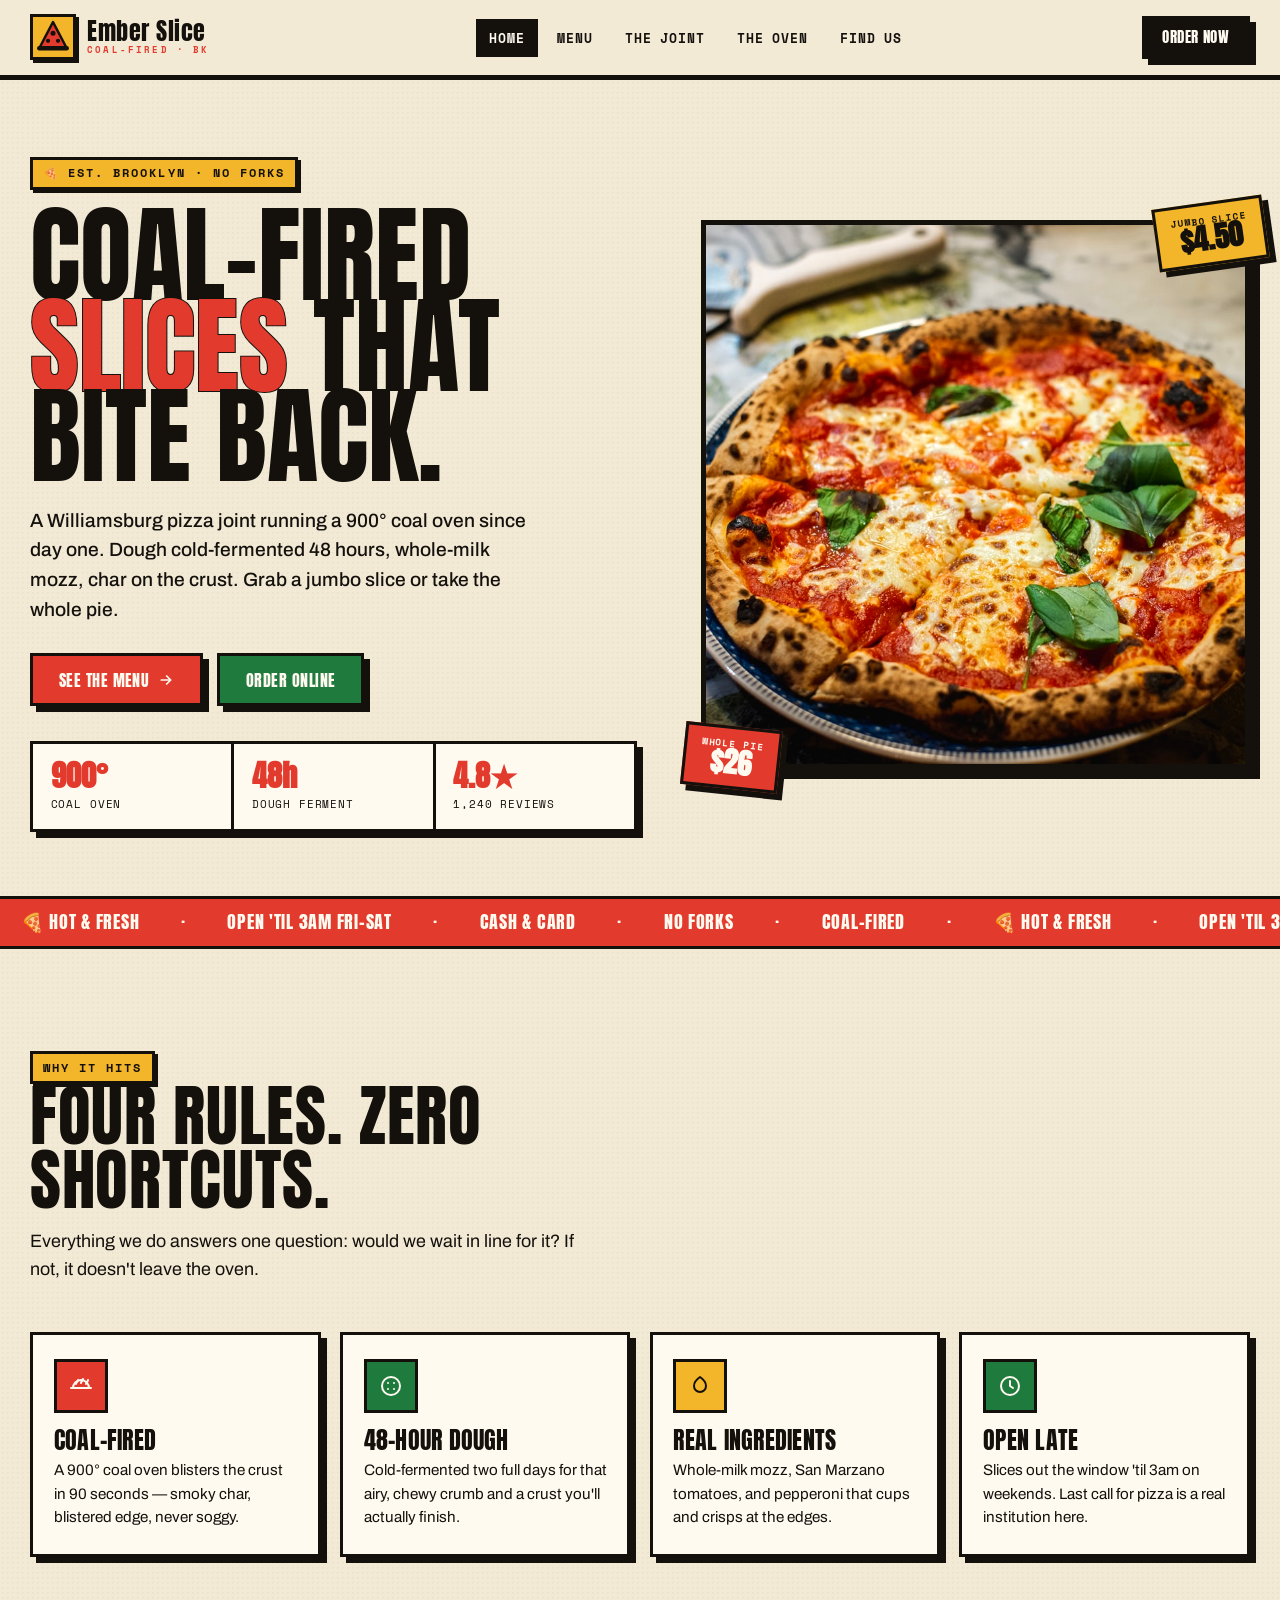
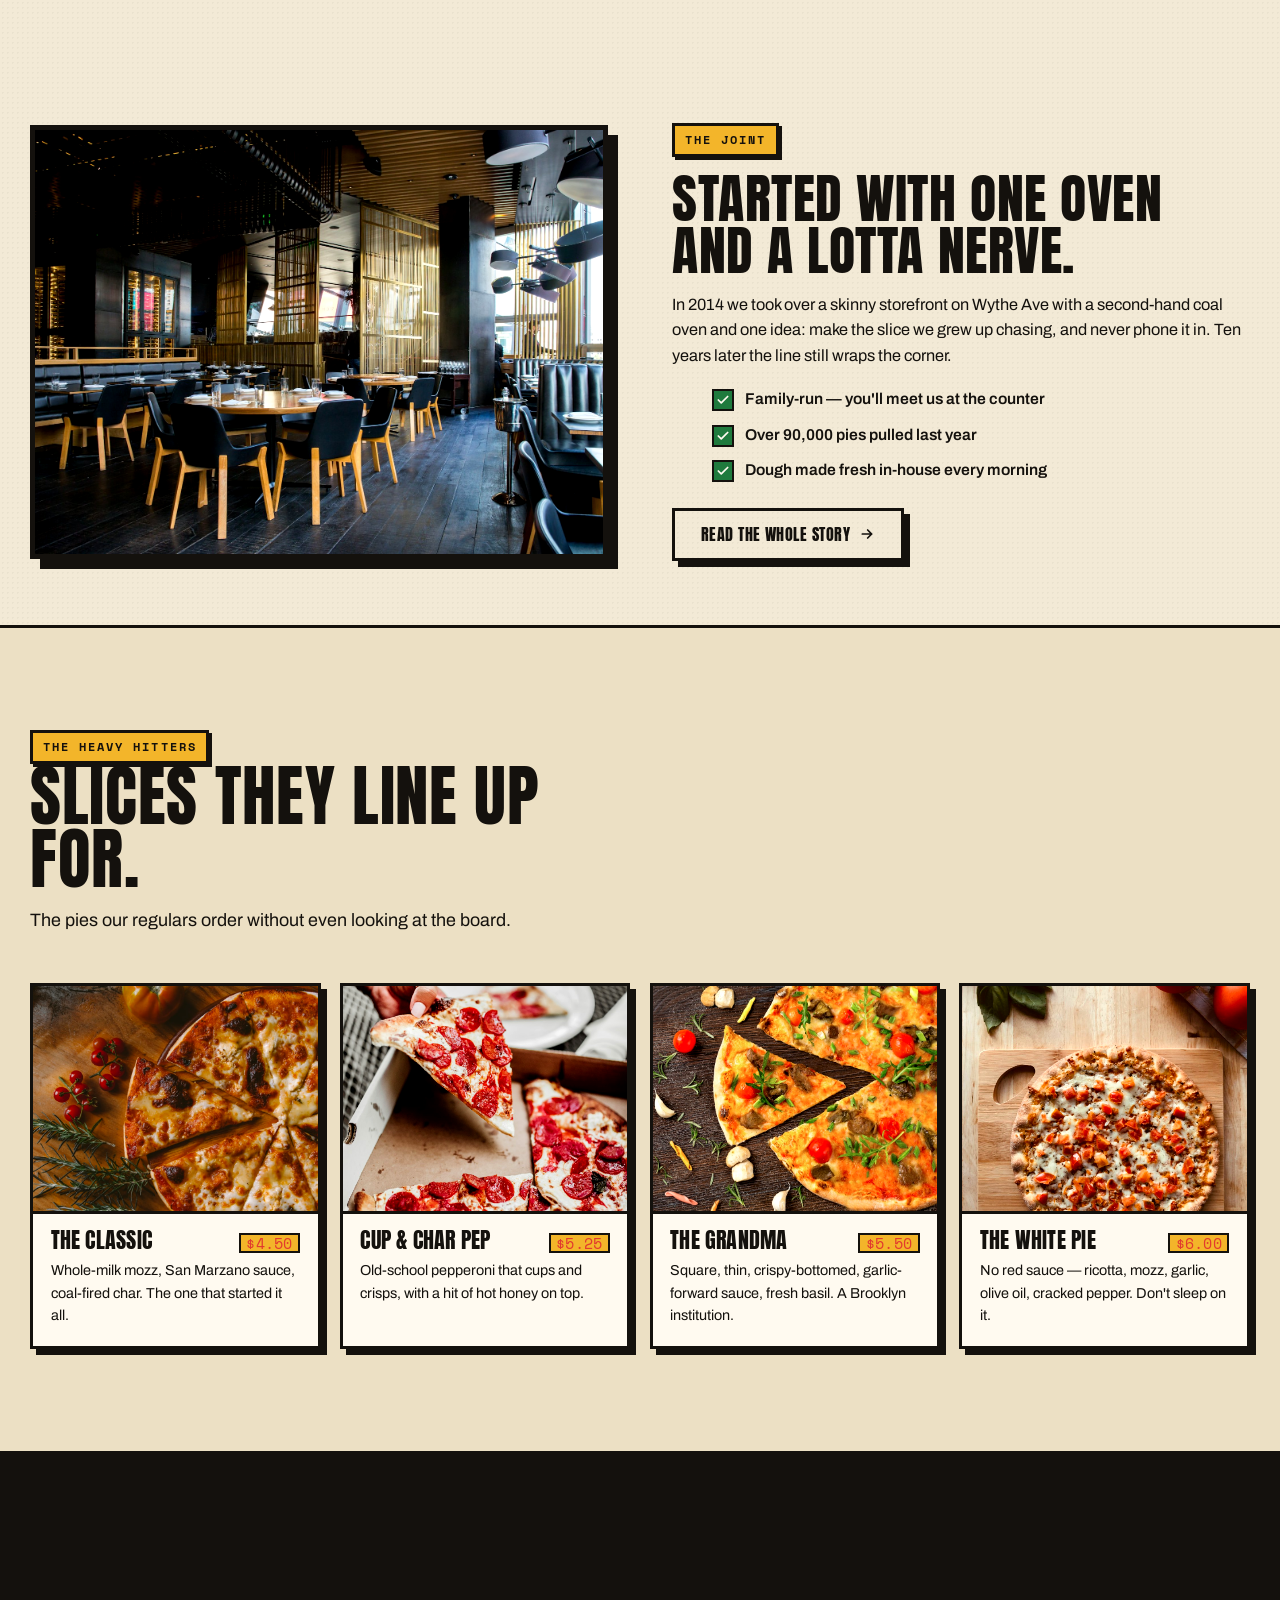
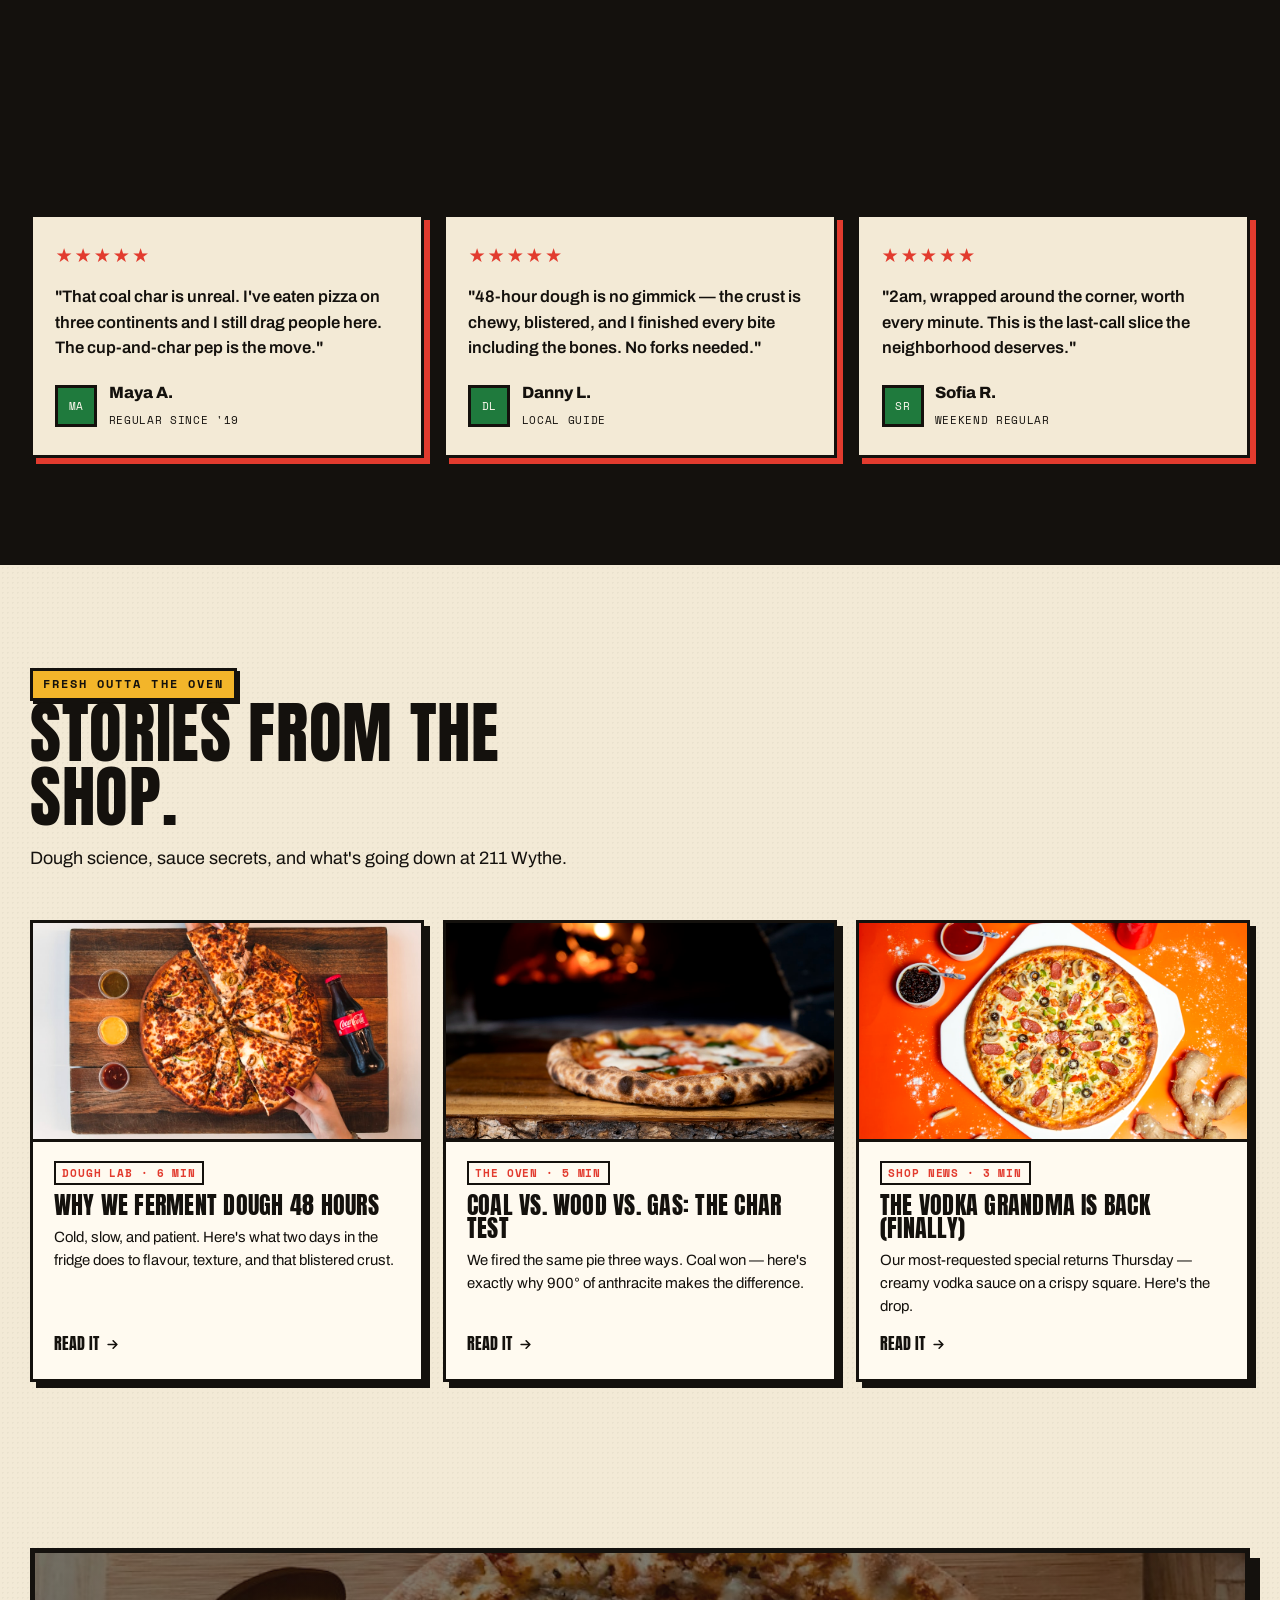
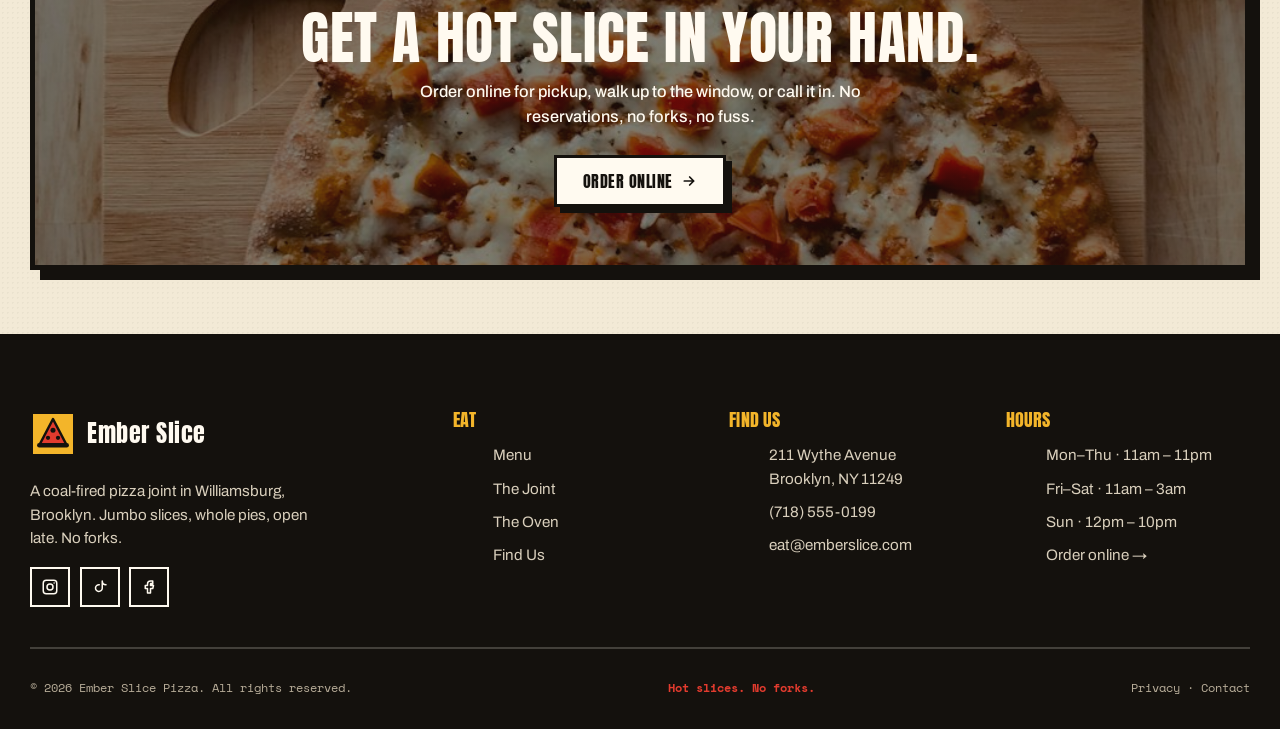
==== index.html @ a239baf7 "Initial Ember Slice website" ====
<!DOCTYPE html>
<html lang="en">
<head>
  <meta charset="UTF-8" />
  <meta name="viewport" content="width=device-width, initial-scale=1" />
  <title>Ember Slice | Coal-Fired Brooklyn Pizza &amp; Slice Shop</title>
  <meta name="description" content="Ember Slice is a coal-fired pizza joint in Williamsburg, Brooklyn. 48-hour cold-fermented dough, whole-milk mozz, and jumbo slices by the pie or the wedge. Open late." />
  <link rel="canonical" href="https://emberslice.com/" />
  <meta name="theme-color" content="#e23b2e" />

  <!-- Open Graph -->
  <meta property="og:type" content="website" />
  <meta property="og:site_name" content="Ember Slice" />
  <meta property="og:title" content="Ember Slice | Coal-Fired Brooklyn Pizza" />
  <meta property="og:description" content="48-hour dough, coal-fired char, jumbo slices. A Williamsburg pizza joint. No forks." />
  <meta property="og:url" content="https://emberslice.com/" />
  <meta property="og:image" content="https://emberslice.com/assets/img/og-image.jpg" />
  <meta property="og:image:width" content="1200" />
  <meta property="og:image:height" content="630" />

  <!-- Twitter -->
  <meta name="twitter:card" content="summary_large_image" />
  <meta name="twitter:title" content="Ember Slice | Coal-Fired Brooklyn Pizza" />
  <meta name="twitter:description" content="48-hour dough, coal-fired char, jumbo slices in Williamsburg. No forks." />
  <meta name="twitter:image" content="https://emberslice.com/assets/img/og-image.jpg" />

  <link rel="icon" href="/assets/img/favicon.svg" type="image/svg+xml" />
  <link rel="apple-touch-icon" href="/assets/img/favicon.svg" />
  <link rel="manifest" href="/site.webmanifest" />

  <!-- Fonts -->
  <link rel="preconnect" href="https://fonts.googleapis.com" />
  <link rel="preconnect" href="https://fonts.gstatic.com" crossorigin />
  <link href="https://fonts.googleapis.com/css2?family=Anton&family=Archivo:wght@400;500;600;700;800&family=Space+Mono:wght@400;700&display=swap" rel="stylesheet" />

  <link rel="stylesheet" href="/assets/css/styles.css" />

  <!-- Structured data: restaurant -->
  <script type="application/ld+json">
  {
    "@context": "https://schema.org",
    "@type": "Restaurant",
    "name": "Ember Slice",
    "image": "https://emberslice.com/assets/img/og-image.jpg",
    "@id": "https://emberslice.com/#restaurant",
    "url": "https://emberslice.com/",
    "telephone": "+1-718-555-0199",
    "priceRange": "$$",
    "servesCuisine": ["Pizza", "Italian", "Coal-Fired Pizza"],
    "address": {
      "@type": "PostalAddress",
      "streetAddress": "211 Wythe Avenue",
      "addressLocality": "Brooklyn",
      "addressRegion": "NY",
      "postalCode": "11249",
      "addressCountry": "US"
    },
    "geo": { "@type": "GeoCoordinates", "latitude": 40.7196, "longitude": -73.9634 },
    "openingHoursSpecification": [
      { "@type": "OpeningHoursSpecification", "dayOfWeek": ["Monday","Tuesday","Wednesday","Thursday"], "opens": "11:00", "closes": "23:00" },
      { "@type": "OpeningHoursSpecification", "dayOfWeek": ["Friday","Saturday"], "opens": "11:00", "closes": "03:00" },
      { "@type": "OpeningHoursSpecification", "dayOfWeek": ["Sunday"], "opens": "12:00", "closes": "22:00" }
    ],
    "menu": "https://emberslice.com/menu.html",
    "acceptsReservations": "False",
    "sameAs": [
      "https://www.instagram.com/emberslice",
      "https://www.tiktok.com/@emberslice"
    ],
    "aggregateRating": { "@type": "AggregateRating", "ratingValue": "4.8", "reviewCount": "1240" }
  }
  </script>
</head>
<body>
  <a class="skip" href="#main">Skip to content</a>

  <!-- ============ HEADER ============ -->
  <header class="site-header">
    <div class="wrap nav">
      <a class="brand" href="/" aria-label="Ember Slice — home">
        <svg class="mark" viewBox="0 0 64 64" aria-hidden="true"><rect width="64" height="64" fill="#f3b52a"/><path d="M32 8 L54 50 H10 Z" fill="#e23b2e" stroke="#14110d" stroke-width="4" stroke-linejoin="round"/><path d="M10 50 H54" fill="none" stroke="#14110d" stroke-width="7" stroke-linecap="round"/><circle cx="32" cy="26" r="4" fill="#14110d"/><circle cx="24" cy="38" r="3.4" fill="#14110d"/><circle cx="40" cy="38" r="3.4" fill="#14110d"/></svg>
        <span>Ember Slice<small>Coal-Fired · BK</small></span>
      </a>

      <ul class="nav-links">
        <li><a href="/" aria-current="page">Home</a></li>
        <li><a href="/menu.html">Menu</a></li>
        <li><a href="/about.html">The Joint</a></li>
        <li><a href="/journal.html">The Oven</a></li>
        <li><a href="/visit.html">Find Us</a></li>
      </ul>

      <div class="nav-cta">
        <a class="btn btn--ink" href="/visit.html#order">Order Now</a>
        <button class="nav-toggle" aria-label="Toggle menu" aria-expanded="false"><span></span></button>
      </div>
    </div>
  </header>

  <main id="main">
    <!-- ============ HERO ============ -->
    <section class="hero">
      <div class="wrap hero-grid">
        <div class="hero-copy reveal">
          <span class="eyebrow">🍕 Est. Brooklyn · No Forks</span>
          <h1 class="h-lead">Coal-fired<br/><em>slices</em> that<br/>bite back.</h1>
          <p class="lede">A Williamsburg pizza joint running a 900° coal oven since day one. Dough cold-fermented 48 hours, whole-milk mozz, char on the crust. Grab a jumbo slice or take the whole pie.</p>
          <div class="hero-actions">
            <a class="btn" href="/menu.html">See the menu <svg class="arw" width="16" height="16" viewBox="0 0 24 24" fill="none" stroke="currentColor" stroke-width="2.6" aria-hidden="true"><path d="M5 12h14M13 6l6 6-6 6" stroke-linecap="round" stroke-linejoin="round"/></svg></a>
            <a class="btn btn--green" href="/visit.html#order">Order online</a>
          </div>
          <div class="hero-stats">
            <div><b>900°</b><span>Coal oven</span></div>
            <div><b>48h</b><span>Dough ferment</span></div>
            <div><b>4.8★</b><span>1,240 reviews</span></div>
          </div>
        </div>

        <div class="hero-visual reveal">
          <div class="hero-art">
            <img src="/assets/img/ph-pie.jpg" width="700" height="700" alt="A coal-fired pizza with blistered crust and bubbling mozzarella fresh from the oven" fetchpriority="high" />
          </div>
          <div class="sticker sticker--tr"><small>Jumbo slice</small><b>$4.50</b></div>
          <div class="sticker sticker--bl"><small>Whole pie</small><b>$26</b></div>
        </div>
      </div>
    </section>

    <!-- ============ TICKER ============ -->
    <div class="ticker" aria-hidden="true">
      <div class="ticker-track">
        <span>🍕 Hot &amp; Fresh</span><span>·</span><span>Open 'til 3am Fri–Sat</span><span>·</span><span>Cash &amp; Card</span><span>·</span><span>No Forks</span><span>·</span><span>Coal-Fired</span><span>·</span>
        <span>🍕 Hot &amp; Fresh</span><span>·</span><span>Open 'til 3am Fri–Sat</span><span>·</span><span>Cash &amp; Card</span><span>·</span><span>No Forks</span><span>·</span><span>Coal-Fired</span><span>·</span>
      </div>
    </div>

    <!-- ============ FEATURES ============ -->
    <section class="section">
      <div class="wrap">
        <div class="head reveal">
          <span class="eyebrow">Why it hits</span>
          <h2>Four rules. Zero shortcuts.</h2>
          <p>Everything we do answers one question: would we wait in line for it? If not, it doesn't leave the oven.</p>
        </div>
        <div class="cards">
          <article class="card reveal">
            <div class="ic"><svg width="24" height="24" viewBox="0 0 24 24" fill="none" stroke="currentColor" stroke-width="2" aria-hidden="true"><path d="M4 14a8 8 0 0 1 16 0z" stroke-linejoin="round"/><path d="M2 14h20M7 10c0-2 2-2 2-4M12 9c0-2 2-2 2-4M17 10c0-2 2-2 2-4" stroke-linecap="round"/></svg></div>
            <h3>Coal-fired</h3>
            <p>A 900° coal oven blisters the crust in 90 seconds — smoky char, blistered edge, never soggy.</p>
          </article>
          <article class="card reveal">
            <div class="ic"><svg width="24" height="24" viewBox="0 0 24 24" fill="none" stroke="currentColor" stroke-width="2" aria-hidden="true"><circle cx="12" cy="12" r="9"/><path d="M9 9h.01M15 15h.01M15 9h.01M9 15h.01" stroke-linecap="round"/></svg></div>
            <h3>48-hour dough</h3>
            <p>Cold-fermented two full days for that airy, chewy crumb and a crust you'll actually finish.</p>
          </article>
          <article class="card reveal">
            <div class="ic"><svg width="24" height="24" viewBox="0 0 24 24" fill="none" stroke="currentColor" stroke-width="2" aria-hidden="true"><path d="M12 3s6 4 6 9a6 6 0 0 1-12 0c0-5 6-9 6-9z" stroke-linejoin="round"/></svg></div>
            <h3>Real ingredients</h3>
            <p>Whole-milk mozz, San Marzano tomatoes, and pepperoni that cups and crisps at the edges.</p>
          </article>
          <article class="card reveal">
            <div class="ic"><svg width="24" height="24" viewBox="0 0 24 24" fill="none" stroke="currentColor" stroke-width="2" aria-hidden="true"><circle cx="12" cy="12" r="9"/><path d="M12 7v5l3 2" stroke-linecap="round" stroke-linejoin="round"/></svg></div>
            <h3>Open late</h3>
            <p>Slices out the window 'til 3am on weekends. Last call for pizza is a real institution here.</p>
          </article>
        </div>
      </div>
    </section>

    <!-- ============ STORY SPLIT ============ -->
    <section class="section section--tight">
      <div class="wrap split">
        <div class="split-media reveal">
          <img src="/assets/img/ph-counter.jpg" width="600" height="450" loading="lazy" alt="The counter at Ember Slice with pies lined up under the heat lamps" />
        </div>
        <div class="split-copy reveal">
          <span class="eyebrow">The joint</span>
          <h2>Started with one oven and a lotta nerve.</h2>
          <p>In 2014 we took over a skinny storefront on Wythe Ave with a second-hand coal oven and one idea: make the slice we grew up chasing, and never phone it in. Ten years later the line still wraps the corner.</p>
          <ul class="tick-list">
            <li><svg width="20" height="20" viewBox="0 0 24 24" fill="none" stroke="currentColor" stroke-width="3" aria-hidden="true"><path d="M20 6 9 17l-5-5" stroke-linecap="round" stroke-linejoin="round"/></svg> Family-run — you'll meet us at the counter</li>
            <li><svg width="20" height="20" viewBox="0 0 24 24" fill="none" stroke="currentColor" stroke-width="3" aria-hidden="true"><path d="M20 6 9 17l-5-5" stroke-linecap="round" stroke-linejoin="round"/></svg> Over 90,000 pies pulled last year</li>
            <li><svg width="20" height="20" viewBox="0 0 24 24" fill="none" stroke="currentColor" stroke-width="3" aria-hidden="true"><path d="M20 6 9 17l-5-5" stroke-linecap="round" stroke-linejoin="round"/></svg> Dough made fresh in-house every morning</li>
          </ul>
          <a class="btn btn--ghost" href="/about.html">Read the whole story <svg class="arw" width="16" height="16" viewBox="0 0 24 24" fill="none" stroke="currentColor" stroke-width="2.6" aria-hidden="true"><path d="M5 12h14M13 6l6 6-6 6" stroke-linecap="round" stroke-linejoin="round"/></svg></a>
        </div>
      </div>
    </section>

    <!-- ============ FAVOURITES ============ -->
    <section class="section" style="background:var(--paper-2); border-top:var(--bd); border-bottom:var(--bd)">
      <div class="wrap">
        <div class="head reveal">
          <span class="eyebrow">The heavy hitters</span>
          <h2>Slices they line up for.</h2>
          <p>The pies our regulars order without even looking at the board.</p>
        </div>
        <div class="drinks">
          <article class="drink reveal">
            <div class="drink-art"><img src="/assets/img/ph-slice-cheese.jpg" width="400" height="320" loading="lazy" alt="A classic cheese slice with blistered crust" /></div>
            <div class="drink-body"><h3>The Classic <span>$4.50</span></h3><p>Whole-milk mozz, San Marzano sauce, coal-fired char. The one that started it all.</p></div>
          </article>
          <article class="drink reveal">
            <div class="drink-art"><img src="/assets/img/ph-slice-pep.jpg" width="400" height="320" loading="lazy" alt="A pepperoni slice with crisped cupping pepperoni" /></div>
            <div class="drink-body"><h3>Cup &amp; Char Pep <span>$5.25</span></h3><p>Old-school pepperoni that cups and crisps, with a hit of hot honey on top.</p></div>
          </article>
          <article class="drink reveal">
            <div class="drink-art"><img src="/assets/img/ph-grandma.jpg" width="400" height="320" loading="lazy" alt="A slice of pizza topped with rocket and cherry tomatoes" /></div>
            <div class="drink-body"><h3>The Grandma <span>$5.50</span></h3><p>Square, thin, crispy-bottomed, garlic-forward sauce, fresh basil. A Brooklyn institution.</p></div>
          </article>
          <article class="drink reveal">
            <div class="drink-art"><img src="/assets/img/ph-whitepie.jpg" width="400" height="320" loading="lazy" alt="A white pie with ricotta dollops" /></div>
            <div class="drink-body"><h3>The White Pie <span>$6.00</span></h3><p>No red sauce — ricotta, mozz, garlic, olive oil, cracked pepper. Don't sleep on it.</p></div>
          </article>
        </div>
      </div>
    </section>

    <!-- ============ TESTIMONIALS ============ -->
    <section class="section dark-block">
      <div class="wrap">
        <div class="head reveal">
          <span class="eyebrow">Word on the street</span>
          <h2>Loved by the whole block.</h2>
          <p>A few reviews from the folks who keep the line moving.</p>
        </div>
        <div class="quotes">
          <figure class="quote reveal">
            <div class="stars" aria-label="5 out of 5 stars">★★★★★</div>
            <blockquote><p>"That coal char is unreal. I've eaten pizza on three continents and I still drag people here. The cup-and-char pep is the move."</p></blockquote>
            <figcaption><footer><span class="av">MA</span><div><b>Maya A.</b><span>Regular since '19</span></div></footer></figcaption>
          </figure>
          <figure class="quote reveal">
            <div class="stars" aria-label="5 out of 5 stars">★★★★★</div>
            <blockquote><p>"48-hour dough is no gimmick — the crust is chewy, blistered, and I finished every bite including the bones. No forks needed."</p></blockquote>
            <figcaption><footer><span class="av">DL</span><div><b>Danny L.</b><span>Local guide</span></div></footer></figcaption>
          </figure>
          <figure class="quote reveal">
            <div class="stars" aria-label="5 out of 5 stars">★★★★★</div>
            <blockquote><p>"2am, wrapped around the corner, worth every minute. This is the last-call slice the neighborhood deserves."</p></blockquote>
            <figcaption><footer><span class="av">SR</span><div><b>Sofia R.</b><span>Weekend regular</span></div></footer></figcaption>
          </figure>
        </div>
      </div>
    </section>

    <!-- ============ THE OVEN (journal) ============ -->
    <section class="section">
      <div class="wrap">
        <div class="head reveal">
          <span class="eyebrow">Fresh outta the oven</span>
          <h2>Stories from the shop.</h2>
          <p>Dough science, sauce secrets, and what's going down at 211 Wythe.</p>
        </div>
        <div class="posts">
          <article class="post reveal">
            <a class="post-art" href="/journal-cold-ferment-dough.html" aria-label="Read: Why we ferment our dough for 48 hours"><img src="/assets/img/ph-dough.jpg" width="400" height="225" loading="lazy" alt="Hands reaching for slices of a fresh pizza" /></a>
            <div class="post-body">
              <span class="post-meta">Dough Lab · 6 min</span>
              <h3>Why we ferment dough 48 hours</h3>
              <p>Cold, slow, and patient. Here's what two days in the fridge does to flavour, texture, and that blistered crust.</p>
              <a class="read" href="/journal-cold-ferment-dough.html">Read it <svg class="arw" width="15" height="15" viewBox="0 0 24 24" fill="none" stroke="currentColor" stroke-width="2.6" aria-hidden="true"><path d="M5 12h14M13 6l6 6-6 6" stroke-linecap="round" stroke-linejoin="round"/></svg></a>
            </div>
          </article>
          <article class="post reveal">
            <div class="post-art"><img src="/assets/img/ph-oven.jpg" width="400" height="225" loading="lazy" alt="The glowing coal oven at Ember Slice" /></div>
            <div class="post-body">
              <span class="post-meta">The Oven · 5 min</span>
              <h3>Coal vs. wood vs. gas: the char test</h3>
              <p>We fired the same pie three ways. Coal won — here's exactly why 900° of anthracite makes the difference.</p>
              <a class="read" href="/journal.html">Read it <svg class="arw" width="15" height="15" viewBox="0 0 24 24" fill="none" stroke="currentColor" stroke-width="2.6" aria-hidden="true"><path d="M5 12h14M13 6l6 6-6 6" stroke-linecap="round" stroke-linejoin="round"/></svg></a>
            </div>
          </article>
          <article class="post reveal">
            <div class="post-art"><img src="/assets/img/ph-square.jpg" width="400" height="225" loading="lazy" alt="A loaded pizza fresh out of the oven" /></div>
            <div class="post-body">
              <span class="post-meta">Shop News · 3 min</span>
              <h3>The Vodka Grandma is back (finally)</h3>
              <p>Our most-requested special returns Thursday — creamy vodka sauce on a crispy square. Here's the drop.</p>
              <a class="read" href="/journal.html">Read it <svg class="arw" width="15" height="15" viewBox="0 0 24 24" fill="none" stroke="currentColor" stroke-width="2.6" aria-hidden="true"><path d="M5 12h14M13 6l6 6-6 6" stroke-linecap="round" stroke-linejoin="round"/></svg></a>
            </div>
          </article>
        </div>
      </div>
    </section>

    <!-- ============ CTA BAND ============ -->
    <section class="section section--tight">
      <div class="wrap">
        <div class="cta-band cta-band--photo reveal" style="--cta-bg:url('/assets/img/ph-whitepie.jpg')">
          <h2>Get a hot slice in your hand.</h2>
          <p>Order online for pickup, walk up to the window, or call it in. No reservations, no forks, no fuss.</p>
          <a class="btn btn--cream" href="/visit.html#order">Order online <svg class="arw" width="16" height="16" viewBox="0 0 24 24" fill="none" stroke="currentColor" stroke-width="2.6" aria-hidden="true"><path d="M5 12h14M13 6l6 6-6 6" stroke-linecap="round" stroke-linejoin="round"/></svg></a>
        </div>
      </div>
    </section>
  </main>

  <!-- ============ FOOTER ============ -->
  <footer class="site-footer">
    <div class="wrap">
      <div class="foot-grid">
        <div>
          <a class="brand" href="/" aria-label="Ember Slice — home">
            <svg class="mark" viewBox="0 0 64 64" aria-hidden="true"><rect width="64" height="64" fill="#f3b52a"/><path d="M32 8 L54 50 H10 Z" fill="#e23b2e" stroke="#14110d" stroke-width="4" stroke-linejoin="round"/><path d="M10 50 H54" fill="none" stroke="#14110d" stroke-width="7" stroke-linecap="round"/><circle cx="32" cy="26" r="4" fill="#14110d"/><circle cx="24" cy="38" r="3.4" fill="#14110d"/><circle cx="40" cy="38" r="3.4" fill="#14110d"/></svg>
            <span>Ember Slice</span>
          </a>
          <p class="foot-about">A coal-fired pizza joint in Williamsburg, Brooklyn. Jumbo slices, whole pies, open late. No forks.</p>
          <div class="socials">
            <a href="https://www.instagram.com/emberslice" aria-label="Instagram" rel="noopener"><svg width="18" height="18" viewBox="0 0 24 24" fill="none" stroke="currentColor" stroke-width="2" aria-hidden="true"><rect x="3" y="3" width="18" height="18" rx="4"/><circle cx="12" cy="12" r="4"/><circle cx="17.5" cy="6.5" r="1" fill="currentColor" stroke="none"/></svg></a>
            <a href="https://www.tiktok.com/@emberslice" aria-label="TikTok" rel="noopener"><svg width="18" height="18" viewBox="0 0 24 24" fill="none" stroke="currentColor" stroke-width="2" aria-hidden="true"><path d="M15 4c0 3 2 5 5 5M15 4v9.5a4.5 4.5 0 1 1-4-4.5" stroke-linecap="round" stroke-linejoin="round"/></svg></a>
            <a href="https://www.facebook.com/emberslice" aria-label="Facebook" rel="noopener"><svg width="18" height="18" viewBox="0 0 24 24" fill="none" stroke="currentColor" stroke-width="2" aria-hidden="true"><path d="M14 8h3V4h-3a4 4 0 0 0-4 4v2H7v4h3v6h4v-6h3l1-4h-4V8a1 1 0 0 1 1-1z" stroke-linejoin="round"/></svg></a>
          </div>
        </div>
        <div class="foot-col">
          <h4>Eat</h4>
          <ul>
            <li><a href="/menu.html">Menu</a></li>
            <li><a href="/about.html">The Joint</a></li>
            <li><a href="/journal.html">The Oven</a></li>
            <li><a href="/visit.html">Find Us</a></li>
          </ul>
        </div>
        <div class="foot-col">
          <h4>Find Us</h4>
          <ul>
            <li><a href="https://maps.google.com/?q=211+Wythe+Ave+Brooklyn+NY" rel="noopener">211 Wythe Avenue<br/>Brooklyn, NY 11249</a></li>
            <li><a href="tel:+17185550199">(718) 555-0199</a></li>
            <li><a href="mailto:eat@emberslice.com">eat@emberslice.com</a></li>
          </ul>
        </div>
        <div class="foot-col">
          <h4>Hours</h4>
          <ul>
            <li>Mon–Thu · 11am – 11pm</li>
            <li>Fri–Sat · 11am – 3am</li>
            <li>Sun · 12pm – 10pm</li>
            <li><a href="/visit.html#order">Order online →</a></li>
          </ul>
        </div>
      </div>
      <div class="foot-bottom">
        <span>© <span data-year>2026</span> Ember Slice Pizza. All rights reserved.</span>
        <span class="sig-line">Hot slices. No forks.</span>
        <span><a href="/privacy.html">Privacy</a> · <a href="/visit.html">Contact</a></span>
      </div>
    </div>
  </footer>

  <script src="/assets/js/main.js" defer></script>
</body>
</html>
---- assets/css/styles.css ----
/* =========================================================
   EMBER SLICE — Brooklyn Coal-Fired Pizza
   Neo-brutalist design system
   Palette: kraft pizza-box base, ink black, pepperoni red,
            basil green, cheese yellow
   Type: Anton (display) + Archivo (body) + Space Mono (data)
   ========================================================= */

:root {
  --ink:      #14110d;   /* near-black, borders + text */
  --ink-2:    #2a241c;
  --paper:    #f3ead6;   /* kraft pizza-box base       */
  --paper-2:  #ece0c4;   /* raised surface             */
  --cream:    #fffaf0;   /* white-ish cards            */
  --red:      #e23b2e;   /* pepperoni / tomato         */
  --red-d:    #bf2a20;
  --green:    #1f7a3d;   /* basil                      */
  --green-d:  #17602f;
  --yellow:   #f3b52a;   /* melted cheese pop          */
  --line:     var(--ink);

  --font-display: "Anton", "Arial Narrow", sans-serif;
  --font-body:    "Archivo", system-ui, -apple-system, sans-serif;
  --font-mono:    "Space Mono", ui-monospace, monospace;

  --wrap: 1220px;
  --bd: 3px solid var(--ink);
  --bd-thick: 5px solid var(--ink);
  --sh:   6px 6px 0 var(--ink);
  --sh-lg: 10px 10px 0 var(--ink);
  --sh-red: 6px 6px 0 var(--red);
  --ease: cubic-bezier(.2,.9,.3,1);
}

/* ---------- Reset / base ---------- */
*, *::before, *::after { box-sizing: border-box; }
* { margin: 0; }

html { scroll-behavior: smooth; -webkit-text-size-adjust: 100%; }

body {
  font-family: var(--font-body);
  color: var(--ink);
  background: var(--paper);
  line-height: 1.55;
  font-size: 1.02rem;
  -webkit-font-smoothing: antialiased;
  text-rendering: optimizeLegibility;
  overflow-x: hidden;
  /* subtle kraft grain */
  background-image:
    radial-gradient(rgba(20,17,13,.035) 1px, transparent 1px);
  background-size: 5px 5px;
}

img, svg { display: block; max-width: 100%; }
a { color: inherit; text-decoration: none; }

/* photos sit inside brutalist frames — nudge contrast/saturation so they
   read as one set and pop against the kraft base */
.hero-art img, .split-media img, .drink-art img, .post-art img,
.media-cover img, .article-hero img, .article-figure img {
  filter: contrast(1.06) saturate(1.08);
}

h1, h2, h3, h4 {
  font-family: var(--font-display);
  font-weight: 400;
  line-height: .95;
  letter-spacing: .01em;
  text-transform: uppercase;
  color: var(--ink);
}

:focus-visible {
  outline: 3px solid var(--red);
  outline-offset: 3px;
}
::selection { background: var(--yellow); color: var(--ink); }

/* skip link */
.skip {
  position: absolute; left: -9999px; top: 0; z-index: 200;
  background: var(--ink); color: var(--cream);
  padding: .7rem 1.1rem; font-weight: 700;
  border: var(--bd);
}
.skip:focus { left: 1rem; top: 1rem; }

/* ---------- Layout ---------- */
.wrap { width: min(100% - 2.4rem, var(--wrap)); margin-inline: auto; }
.section { padding: clamp(3.5rem, 8vw, 6.5rem) 0; }
.section--tight { padding: clamp(2.5rem, 5vw, 4rem) 0; }

.eyebrow {
  font-family: var(--font-mono);
  font-weight: 700;
  font-size: .72rem;
  letter-spacing: .18em;
  text-transform: uppercase;
  color: var(--ink);
  background: var(--yellow);
  border: var(--bd);
  padding: .3rem .6rem;
  display: inline-flex;
  align-items: center;
  gap: .5rem;
  box-shadow: 3px 3px 0 var(--ink);
}

.head {
  max-width: 62ch;
  margin-bottom: clamp(2rem, 4vw, 3rem);
}
.head h2 {
  font-size: clamp(2.2rem, 6vw, 4.2rem);
}
.head p {
  margin-top: 1rem;
  font-size: clamp(1.02rem, 1.4vw, 1.16rem);
  max-width: 56ch;
}

/* ---------- Buttons ---------- */
.btn {
  --bg: var(--red);
  --fg: var(--cream);
  display: inline-flex;
  align-items: center;
  gap: .55rem;
  font-family: var(--font-display);
  text-transform: uppercase;
  letter-spacing: .03em;
  font-size: 1.02rem;
  line-height: 1;
  padding: .95rem 1.6rem;
  background: var(--bg);
  color: var(--fg);
  border: var(--bd);
  box-shadow: var(--sh);
  cursor: pointer;
  transition: transform .1s var(--ease), box-shadow .1s var(--ease);
}
.btn:hover { transform: translate(-2px,-2px); box-shadow: 8px 8px 0 var(--ink); }
.btn:active { transform: translate(3px,3px); box-shadow: 2px 2px 0 var(--ink); }

.btn--ink   { --bg: var(--ink);   --fg: var(--cream); }
.btn--green { --bg: var(--green); --fg: var(--cream); }
.btn--cream { --bg: var(--cream); --fg: var(--ink); }
.btn--ghost { --bg: transparent;  --fg: var(--ink); }

.arw { transition: transform .15s var(--ease); }
.btn:hover .arw, .read:hover .arw { transform: translateX(3px); }

/* ---------- Header / nav ---------- */
.site-header {
  position: sticky; top: 0; z-index: 100;
  background: var(--paper);
  border-bottom: var(--bd-thick);
}
.site-header.is-stuck { box-shadow: 0 6px 0 rgba(20,17,13,.12); }
.nav {
  display: flex; align-items: center; justify-content: space-between;
  gap: 1.5rem; padding: .9rem 0;
}
.brand { display: inline-flex; align-items: center; gap: .7rem; }
.brand .mark {
  width: 46px; height: 46px;
  border: var(--bd); box-shadow: 3px 3px 0 var(--ink);
  background: var(--yellow);
}
.brand span {
  font-family: var(--font-display);
  font-size: 1.5rem; line-height: .8;
  display: flex; flex-direction: column;
  letter-spacing: .02em;
}
.brand small {
  font-family: var(--font-mono);
  font-size: .56rem; letter-spacing: .24em;
  text-transform: uppercase; color: var(--red);
  margin-top: .3rem; font-weight: 700;
}

.nav-links {
  display: flex; align-items: center; gap: .4rem;
  list-style: none;
}
.nav-links a {
  font-family: var(--font-mono);
  font-weight: 700; font-size: .82rem;
  text-transform: uppercase; letter-spacing: .06em;
  padding: .45rem .7rem;
  border: 2px solid transparent;
}
.nav-links a:hover { border-color: var(--ink); background: var(--yellow); }
.nav-links a[aria-current="page"] {
  background: var(--ink); color: var(--cream);
}
.nav-cta { display: flex; align-items: center; gap: .8rem; }
.nav-cta .btn { padding: .7rem 1.1rem; font-size: .92rem; }

.nav-toggle {
  display: none;
  width: 46px; height: 46px;
  background: var(--yellow); border: var(--bd);
  box-shadow: 3px 3px 0 var(--ink);
  cursor: pointer; position: relative;
}
.nav-toggle span, .nav-toggle span::before, .nav-toggle span::after {
  content: ""; position: absolute; left: 50%; top: 50%;
  width: 22px; height: 3px; background: var(--ink);
  transform: translate(-50%,-50%);
}
.nav-toggle span::before { transform: translate(-50%,-9px); }
.nav-toggle span::after  { transform: translate(-50%,6px); }

/* ---------- Checkerboard / ticker ---------- */
.checker {
  height: 26px;
  background:
    conic-gradient(var(--ink) 90deg, transparent 90deg 180deg, var(--ink) 180deg 270deg, transparent 270deg);
  background-size: 26px 26px;
  border-top: var(--bd); border-bottom: var(--bd);
}
.ticker {
  background: var(--red); color: var(--cream);
  border-top: var(--bd); border-bottom: var(--bd);
  overflow: hidden; white-space: nowrap;
  padding: .55rem 0;
}
.ticker-track {
  display: inline-flex; gap: 0;
  animation: ticker 28s linear infinite;
  will-change: transform;
}
.ticker-track span {
  font-family: var(--font-display);
  text-transform: uppercase; letter-spacing: .04em;
  font-size: 1.15rem; padding: 0 1.3rem;
  display: inline-flex; align-items: center;
}
@keyframes ticker { to { transform: translateX(-50%); } }
@media (prefers-reduced-motion: reduce) { .ticker-track { animation: none; } }

/* ---------- Hero ---------- */
.hero { padding: clamp(2.5rem, 6vw, 5rem) 0 clamp(2rem,5vw,4rem); }
.hero-grid {
  display: grid; grid-template-columns: 1.05fr .95fr;
  gap: clamp(2rem, 5vw, 4rem); align-items: center;
}
.hero .eyebrow { margin-bottom: 1.3rem; }
.h-lead {
  font-size: clamp(3rem, 9vw, 6.6rem);
  line-height: .86;
  letter-spacing: 0;
}
.h-lead em {
  font-style: normal; color: var(--red);
  -webkit-text-stroke: 2px var(--ink);
  paint-order: stroke fill;
}
.hero .lede {
  margin: 1.4rem 0 1.8rem;
  font-size: clamp(1.04rem, 1.5vw, 1.2rem);
  max-width: 46ch; font-weight: 500;
}
.hero-actions { display: flex; flex-wrap: wrap; gap: .9rem; }
.hero-stats {
  display: flex; gap: 0; margin-top: 2.2rem;
  border: var(--bd); box-shadow: var(--sh);
  background: var(--cream);
}
.hero-stats > div {
  flex: 1; padding: 1rem 1.1rem;
  border-right: var(--bd);
}
.hero-stats > div:last-child { border-right: 0; }
.hero-stats b {
  font-family: var(--font-display); font-size: 1.9rem;
  display: block; line-height: 1; color: var(--red);
}
.hero-stats span {
  font-family: var(--font-mono); font-size: .66rem;
  text-transform: uppercase; letter-spacing: .08em;
  display: block; margin-top: .35rem;
}

.hero-visual { position: relative; }
.hero-art {
  border: var(--bd-thick); box-shadow: var(--sh-lg);
  background: var(--ink); overflow: hidden;
  aspect-ratio: 1/1;
}
.hero-art img { width: 100%; height: 100%; object-fit: cover; }
/* price sticker */
.sticker {
  position: absolute; z-index: 3;
  font-family: var(--font-display); text-transform: uppercase;
  background: var(--yellow); border: var(--bd);
  box-shadow: var(--sh); padding: .7rem .9rem;
  text-align: center; line-height: .9;
  transform: rotate(-8deg);
}
.sticker small {
  display: block; font-family: var(--font-mono);
  font-size: .58rem; letter-spacing: .1em; font-weight: 700;
}
.sticker b { font-size: 1.8rem; }
.sticker--tr { top: -18px; right: -16px; }
.sticker--bl { bottom: -20px; left: -18px; background: var(--red); color: var(--cream); transform: rotate(6deg); }

/* ---------- Feature cards ---------- */
.cards {
  display: grid; grid-template-columns: repeat(4, 1fr);
  gap: 1.2rem;
}
.card {
  background: var(--cream);
  border: var(--bd); box-shadow: var(--sh);
  padding: 1.5rem 1.3rem;
  transition: transform .12s var(--ease), box-shadow .12s var(--ease);
}
.card:hover { transform: translate(-3px,-3px); box-shadow: var(--sh-lg); }
.card .ic {
  width: 54px; height: 54px; display: grid; place-items: center;
  background: var(--red); color: var(--cream);
  border: var(--bd); margin-bottom: 1rem;
}
.card:nth-child(2n) .ic { background: var(--green); }
.card:nth-child(3n) .ic { background: var(--yellow); color: var(--ink); }
.card h3 { font-size: 1.5rem; margin-bottom: .5rem; }
.card p { font-size: .95rem; }

/* ---------- Split ---------- */
.split {
  display: grid; grid-template-columns: 1fr 1fr;
  gap: clamp(2rem, 5vw, 4rem); align-items: center;
}
.split-media {
  border: var(--bd-thick); box-shadow: var(--sh-lg);
  background: var(--ink); aspect-ratio: 4/3; overflow: hidden;
}
.split-media img { width: 100%; height: 100%; object-fit: cover; }
.split-copy .eyebrow { margin-bottom: 1rem; }
.split-copy h2 { font-size: clamp(2rem, 5vw, 3.4rem); margin-bottom: 1rem; }
.split-copy p { margin-bottom: 1.2rem; }
.tick-list { list-style: none; margin: 0 0 1.6rem; display: grid; gap: .7rem; }
.tick-list li {
  display: flex; gap: .7rem; align-items: flex-start;
  font-weight: 600; font-size: .98rem;
}
.tick-list svg {
  flex: none; margin-top: 2px;
  background: var(--green); color: var(--cream);
  border: 2px solid var(--ink); padding: 2px; width: 22px; height: 22px;
}

/* ---------- Menu-ish product grid (favourites) ---------- */
.drinks {
  display: grid; grid-template-columns: repeat(4, 1fr); gap: 1.2rem;
}
.drink {
  background: var(--cream); border: var(--bd); box-shadow: var(--sh);
  display: flex; flex-direction: column;
  transition: transform .12s var(--ease), box-shadow .12s var(--ease);
}
.drink:hover { transform: translate(-3px,-3px); box-shadow: var(--sh-lg); }
.drink-art { aspect-ratio: 5/4; overflow: hidden; border-bottom: var(--bd); background: var(--ink); }
.drink-art img { width: 100%; height: 100%; object-fit: cover; }
.drink-body { padding: 1rem 1.1rem 1.2rem; }
.drink-body h3 {
  font-size: 1.35rem; display: flex; justify-content: space-between;
  align-items: baseline; gap: .5rem; margin-bottom: .4rem;
}
.drink-body h3 span {
  font-family: var(--font-mono); font-size: .95rem; color: var(--red);
  background: var(--yellow); border: 2px solid var(--ink);
  padding: .05rem .35rem; white-space: nowrap;
}
.drink-body p { font-size: .9rem; }

/* ---------- Dark block ---------- */
.dark-block {
  background: var(--ink); color: var(--cream);
  border-top: var(--bd-thick); border-bottom: var(--bd-thick);
}
.dark-block h2, .dark-block h3, .dark-block h4 { color: var(--cream); }
.dark-block .head p { color: #d9cfbc; }
/* cards sit on their own cream background inside the dark block —
   keep their text dark so it doesn't vanish (white-on-white) */
.dark-block .card, .dark-block .card h3, .dark-block .card p { color: var(--ink); }

.quotes { display: grid; grid-template-columns: repeat(3, 1fr); gap: 1.2rem; }
.quote {
  background: var(--paper); color: var(--ink);
  border: var(--bd); box-shadow: var(--sh-red);
  padding: 1.5rem 1.4rem;
}
.stars { color: var(--red); font-size: 1.2rem; letter-spacing: .1em; margin-bottom: .8rem; }
.quote blockquote p { font-weight: 600; font-size: 1.04rem; margin-bottom: 1.2rem; }
.quote figcaption footer { display: flex; align-items: center; gap: .7rem; }
.av {
  width: 42px; height: 42px; display: grid; place-items: center;
  background: var(--green); color: var(--cream); border: var(--bd);
  font-family: var(--font-display); font-size: 1rem;
}
.quote figcaption b { display: block; font-weight: 800; }
.quote figcaption span { font-family: var(--font-mono); font-size: .7rem; text-transform: uppercase; letter-spacing: .06em; }

/* ---------- Journal posts ---------- */
.posts { display: grid; grid-template-columns: repeat(3, 1fr); gap: 1.2rem; }
.post {
  background: var(--cream); border: var(--bd); box-shadow: var(--sh);
  display: flex; flex-direction: column;
  transition: transform .12s var(--ease), box-shadow .12s var(--ease);
}
.post:hover { transform: translate(-3px,-3px); box-shadow: var(--sh-lg); }
.post-art { aspect-ratio: 16/9; overflow: hidden; border-bottom: var(--bd); background: var(--ink); }
.post-art img { width: 100%; height: 100%; object-fit: cover; }
.post-body { padding: 1.2rem 1.3rem 1.4rem; display: flex; flex-direction: column; gap: .55rem; flex: 1; }
.post-meta {
  font-family: var(--font-mono); font-size: .68rem; font-weight: 700;
  text-transform: uppercase; letter-spacing: .08em;
  color: var(--red); align-self: flex-start;
  border: 2px solid var(--ink); padding: .12rem .4rem;
}
.post-body h3 { font-size: 1.5rem; }
.post-body p { font-size: .93rem; }
.read {
  margin-top: auto; font-family: var(--font-display); text-transform: uppercase;
  display: inline-flex; align-items: center; gap: .4rem;
  color: var(--ink); padding-top: .3rem;
}
.read:hover { color: var(--red); }

/* ---------- CTA band ---------- */
.cta-band {
  background: var(--red); color: var(--cream);
  border: var(--bd-thick); box-shadow: var(--sh-lg);
  padding: clamp(2.2rem, 5vw, 3.6rem);
  text-align: center;
}
.cta-band--photo {
  background:
    linear-gradient(rgba(20,17,13,.55), rgba(20,17,13,.55)), var(--cta-bg) center/cover;
}
.cta-band h2 { color: var(--cream); font-size: clamp(2rem, 6vw, 3.6rem); margin-bottom: .8rem; }
.cta-band p { max-width: 52ch; margin: 0 auto 1.6rem; font-weight: 500; }

/* ---------- Page hero (subpages) ---------- */
.page-hero {
  background: var(--ink); color: var(--cream);
  border-bottom: var(--bd-thick);
  padding: clamp(2.5rem, 6vw, 4.5rem) 0 clamp(2rem, 5vw, 3.5rem);
  text-align: center;
}
.page-hero h1 { color: var(--cream); font-size: clamp(2.6rem, 8vw, 5rem); margin: 1rem 0; }
.page-hero p { max-width: 58ch; margin: 0 auto; color: #d9cfbc; font-weight: 500; }
.page-hero .eyebrow { color: var(--ink); }
.crumbs {
  font-family: var(--font-mono); font-size: .74rem; text-transform: uppercase;
  letter-spacing: .08em; color: var(--yellow);
}
.crumbs a:hover { color: var(--cream); text-decoration: underline; }

/* ---------- Menu list + tabs ---------- */
.menu-tabs {
  display: flex; flex-wrap: wrap; gap: .6rem;
  margin-bottom: 2rem;
}
.menu-tabs button {
  font-family: var(--font-display); text-transform: uppercase;
  font-size: 1rem; padding: .6rem 1.1rem;
  background: var(--cream); border: var(--bd); box-shadow: 3px 3px 0 var(--ink);
  cursor: pointer;
}
.menu-tabs button[aria-selected="true"] { background: var(--red); color: var(--cream); }
.menu-tabs button:hover { background: var(--yellow); color: var(--ink); }
.menu-tabs button[aria-selected="true"]:hover { background: var(--red-d); color: var(--cream); }

.menu-list {
  display: grid; grid-template-columns: 1fr 1fr; gap: 0;
  border: var(--bd); box-shadow: var(--sh); background: var(--cream);
}
.menu-item {
  display: grid; grid-template-columns: 1fr auto;
  gap: .1rem .8rem; padding: 1.1rem 1.3rem;
  border-bottom: var(--bd); border-right: var(--bd);
}
.menu-item:nth-child(2n) { border-right: 0; }
.mi-name { font-family: var(--font-display); font-size: 1.25rem; text-transform: uppercase; display: flex; align-items: center; gap: .5rem; flex-wrap: wrap; }
.mi-price { font-family: var(--font-mono); font-weight: 700; font-size: 1.05rem; color: var(--red); }
.mi-desc { grid-column: 1 / -1; font-size: .9rem; color: var(--ink-2); }
.mi-tag {
  font-family: var(--font-mono); font-size: .6rem; font-weight: 700;
  text-transform: uppercase; letter-spacing: .06em;
  background: var(--green); color: var(--cream); border: 2px solid var(--ink);
  padding: .1rem .35rem;
}

/* ---------- Forms ---------- */
.form-note { font-family: var(--font-mono); font-size: .82rem; color: var(--ink-2); }
.field { display: grid; gap: .4rem; margin-bottom: 1rem; }
.field label { font-family: var(--font-mono); font-weight: 700; font-size: .78rem; text-transform: uppercase; letter-spacing: .06em; }
.field input, .field textarea, .field select {
  font-family: var(--font-body); font-size: 1rem;
  padding: .8rem 1rem; background: var(--cream);
  border: var(--bd); color: var(--ink);
}
.field input:focus, .field textarea:focus, .field select:focus {
  outline: none; box-shadow: var(--sh);
}
.form-success {
  display: none; background: var(--green); color: var(--cream);
  border: var(--bd); box-shadow: var(--sh); padding: 1rem 1.2rem;
  font-weight: 700; margin-top: 1rem;
}
.form-success.show { display: block; }

/* ---------- Footer ---------- */
.site-footer {
  background: var(--ink); color: var(--cream);
  border-top: var(--bd-thick);
  padding: clamp(3rem, 6vw, 4.5rem) 0 2rem;
}
.site-footer h4 { color: var(--yellow); font-size: 1.15rem; margin-bottom: 1rem; }
.foot-grid {
  display: grid; grid-template-columns: 1.6fr 1fr 1fr 1fr;
  gap: 2rem; padding-bottom: 2.5rem;
  border-bottom: 2px solid rgba(255,250,240,.2);
}
.site-footer .brand span { color: var(--cream); }
.foot-about { margin: 1rem 0; color: #d9cfbc; font-size: .95rem; max-width: 34ch; }
.foot-col ul { list-style: none; display: grid; gap: .6rem; }
.foot-col a, .foot-col li { color: #d9cfbc; font-size: .95rem; }
.foot-col a:hover { color: var(--yellow); }
.socials { display: flex; gap: .6rem; }
.socials a {
  width: 40px; height: 40px; display: grid; place-items: center;
  border: 2px solid var(--cream); color: var(--cream);
}
.socials a:hover { background: var(--yellow); color: var(--ink); border-color: var(--yellow); }
.foot-bottom {
  display: flex; flex-wrap: wrap; justify-content: space-between; gap: 1rem;
  padding-top: 1.8rem; font-family: var(--font-mono); font-size: .78rem; color: #b8ad99;
}
.foot-bottom a:hover { color: var(--yellow); }
.sig-line { color: var(--red); font-weight: 700; }

/* ---------- Article ---------- */
.article { max-width: 720px; margin-inline: auto; }
.article p { margin: 1.1rem 0; font-size: 1.06rem; }
.article h2 { font-size: clamp(1.8rem, 4vw, 2.6rem); margin: 2.2rem 0 .8rem; }
.article h3 { font-size: 1.5rem; margin: 1.8rem 0 .6rem; }
.article ul, .article ol { margin: 1rem 0 1rem 1.4rem; display: grid; gap: .5rem; }
.article blockquote {
  border-left: var(--bd-thick); padding: .4rem 0 .4rem 1.2rem;
  margin: 1.6rem 0; font-family: var(--font-display); font-size: 1.4rem;
  text-transform: uppercase; line-height: 1.05;
}
.article-lead { font-size: 1.2rem; font-weight: 600; }
.article-figure, .article-hero { border: var(--bd); box-shadow: var(--sh); overflow: hidden; margin: 1.5rem 0 2rem; background: var(--ink); }
.article-figure img, .article-hero img { width: 100%; display: block; }

/* ---------- Newsletter strip ---------- */
.newsletter {
  background: var(--yellow); border: var(--bd-thick); box-shadow: var(--sh-lg);
  padding: clamp(1.8rem, 4vw, 2.8rem);
  display: grid; grid-template-columns: 1.2fr 1fr; gap: 2rem; align-items: center;
}
.newsletter h2 { font-size: clamp(1.8rem, 4vw, 2.6rem); }
.newsletter p { margin-top: .6rem; font-weight: 500; }
.newsletter form { display: flex; flex-wrap: wrap; gap: .7rem; }
.newsletter input {
  flex: 1; min-width: 200px; font-family: var(--font-body); font-size: 1rem;
  padding: .85rem 1rem; background: var(--cream); border: var(--bd); color: var(--ink);
}
.newsletter input:focus { outline: none; box-shadow: var(--sh); }
@media (max-width: 780px) { .newsletter { grid-template-columns: 1fr; } }

/* ---------- Visit page ---------- */
.visit-grid { display: grid; grid-template-columns: 1fr 1fr; gap: clamp(2rem, 5vw, 3.5rem); align-items: start; }
.info-rows { display: grid; gap: 1rem; margin-bottom: 1.5rem; }
.info-row {
  display: flex; gap: 1rem; align-items: flex-start;
  background: var(--cream); border: var(--bd); box-shadow: 4px 4px 0 var(--ink);
  padding: 1rem 1.1rem;
}
.info-row .ic { flex: none; width: 42px; height: 42px; display: grid; place-items: center; background: var(--red); color: var(--cream); border: var(--bd); }
.info-row b { display: block; font-family: var(--font-display); text-transform: uppercase; font-size: 1.15rem; }
.info-row span { font-size: .95rem; }
.info-row a { color: var(--red); font-weight: 700; text-decoration: underline; }

.hours-table { width: 100%; border-collapse: collapse; border: var(--bd); box-shadow: var(--sh); background: var(--cream); }
.hours-table td { padding: .7rem 1.1rem; border-bottom: 2px solid var(--line); font-weight: 600; }
.hours-table td:last-child { text-align: right; font-family: var(--font-mono); }
.hours-table tr:last-child td { border-bottom: 0; }
.hours-table tr.today { background: var(--yellow); }
.hours-table tr.today td:first-child::after { content: " · today"; font-family: var(--font-mono); font-size: .68rem; text-transform: uppercase; color: var(--red-d); }

.map-embed { border: var(--bd); box-shadow: var(--sh); overflow: hidden; }
.map-embed svg { width: 100%; display: block; }
.media-cover { border: var(--bd-thick); box-shadow: var(--sh-lg); overflow: hidden; background: var(--ink); }
.media-cover img { width: 100%; height: 100%; object-fit: cover; }

.form-card { background: var(--cream); border: var(--bd-thick); box-shadow: var(--sh-lg); padding: clamp(1.5rem, 3vw, 2.2rem); }
.field-row { display: grid; grid-template-columns: 1fr 1fr; gap: 1rem; }

.sig { font-family: var(--font-display); text-transform: uppercase; font-size: 1.3rem; margin-top: 1.4rem; }
.sig small { display: block; font-family: var(--font-mono); font-size: .68rem; letter-spacing: .06em; text-transform: uppercase; color: var(--red); margin-top: .2rem; }

/* number stat cards */
.stat-num { font-size: 2.8rem !important; color: var(--red) !important; }

/* ---------- Reveal ---------- */
.reveal { opacity: 0; transform: translateY(22px); transition: opacity .5s var(--ease), transform .5s var(--ease); }
.reveal.in { opacity: 1; transform: none; }
@media (prefers-reduced-motion: reduce) { .reveal { opacity: 1; transform: none; } }

/* ---------- Responsive ---------- */
@media (max-width: 1000px) {
  .cards { grid-template-columns: repeat(2, 1fr); }
  .drinks { grid-template-columns: repeat(2, 1fr); }
  .quotes { grid-template-columns: 1fr; }
  .posts { grid-template-columns: 1fr; }
  .foot-grid { grid-template-columns: 1fr 1fr; }
}
@media (max-width: 780px) {
  .nav-links, .nav-cta .btn { display: none; }
  .nav-toggle { display: block; }
  body.nav-open .nav-links {
    display: flex; flex-direction: column; align-items: stretch;
    position: absolute; left: 0; right: 0; top: 100%;
    background: var(--paper); border-bottom: var(--bd-thick);
    padding: 1rem 1.2rem; gap: .5rem; z-index: 90;
  }
  .site-header { position: relative; }
  .hero-grid { grid-template-columns: 1fr; }
  .hero-visual { order: -1; }
  .split { grid-template-columns: 1fr; }
  .visit-grid { grid-template-columns: 1fr; }
  .field-row { grid-template-columns: 1fr; }
  .menu-list { grid-template-columns: 1fr; }
  .menu-item { border-right: 0 !important; }
}
@media (max-width: 560px) {
  .cards, .drinks { grid-template-columns: 1fr; }
  .foot-grid { grid-template-columns: 1fr; }
  .hero-stats { flex-direction: column; }
  .hero-stats > div { border-right: 0; border-bottom: var(--bd); }
  .hero-stats > div:last-child { border-bottom: 0; }
  .foot-bottom { flex-direction: column; }
}
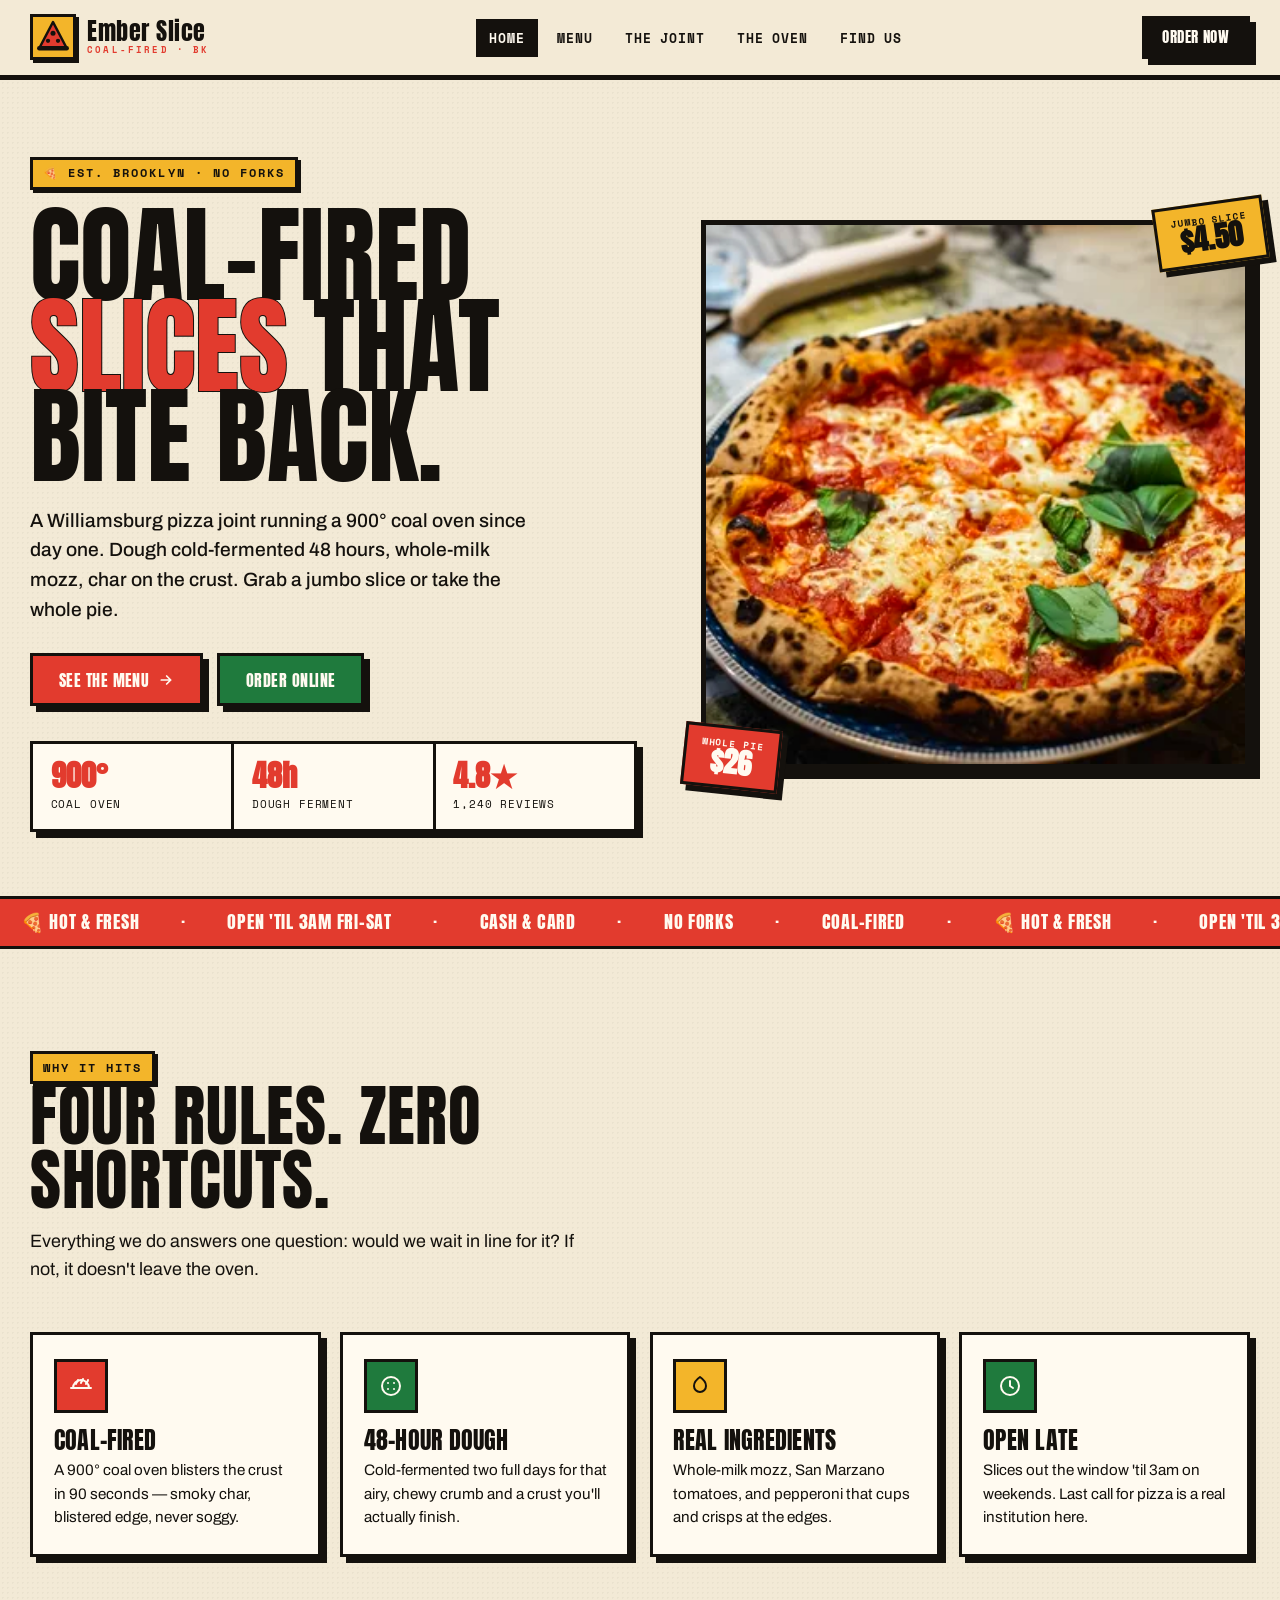
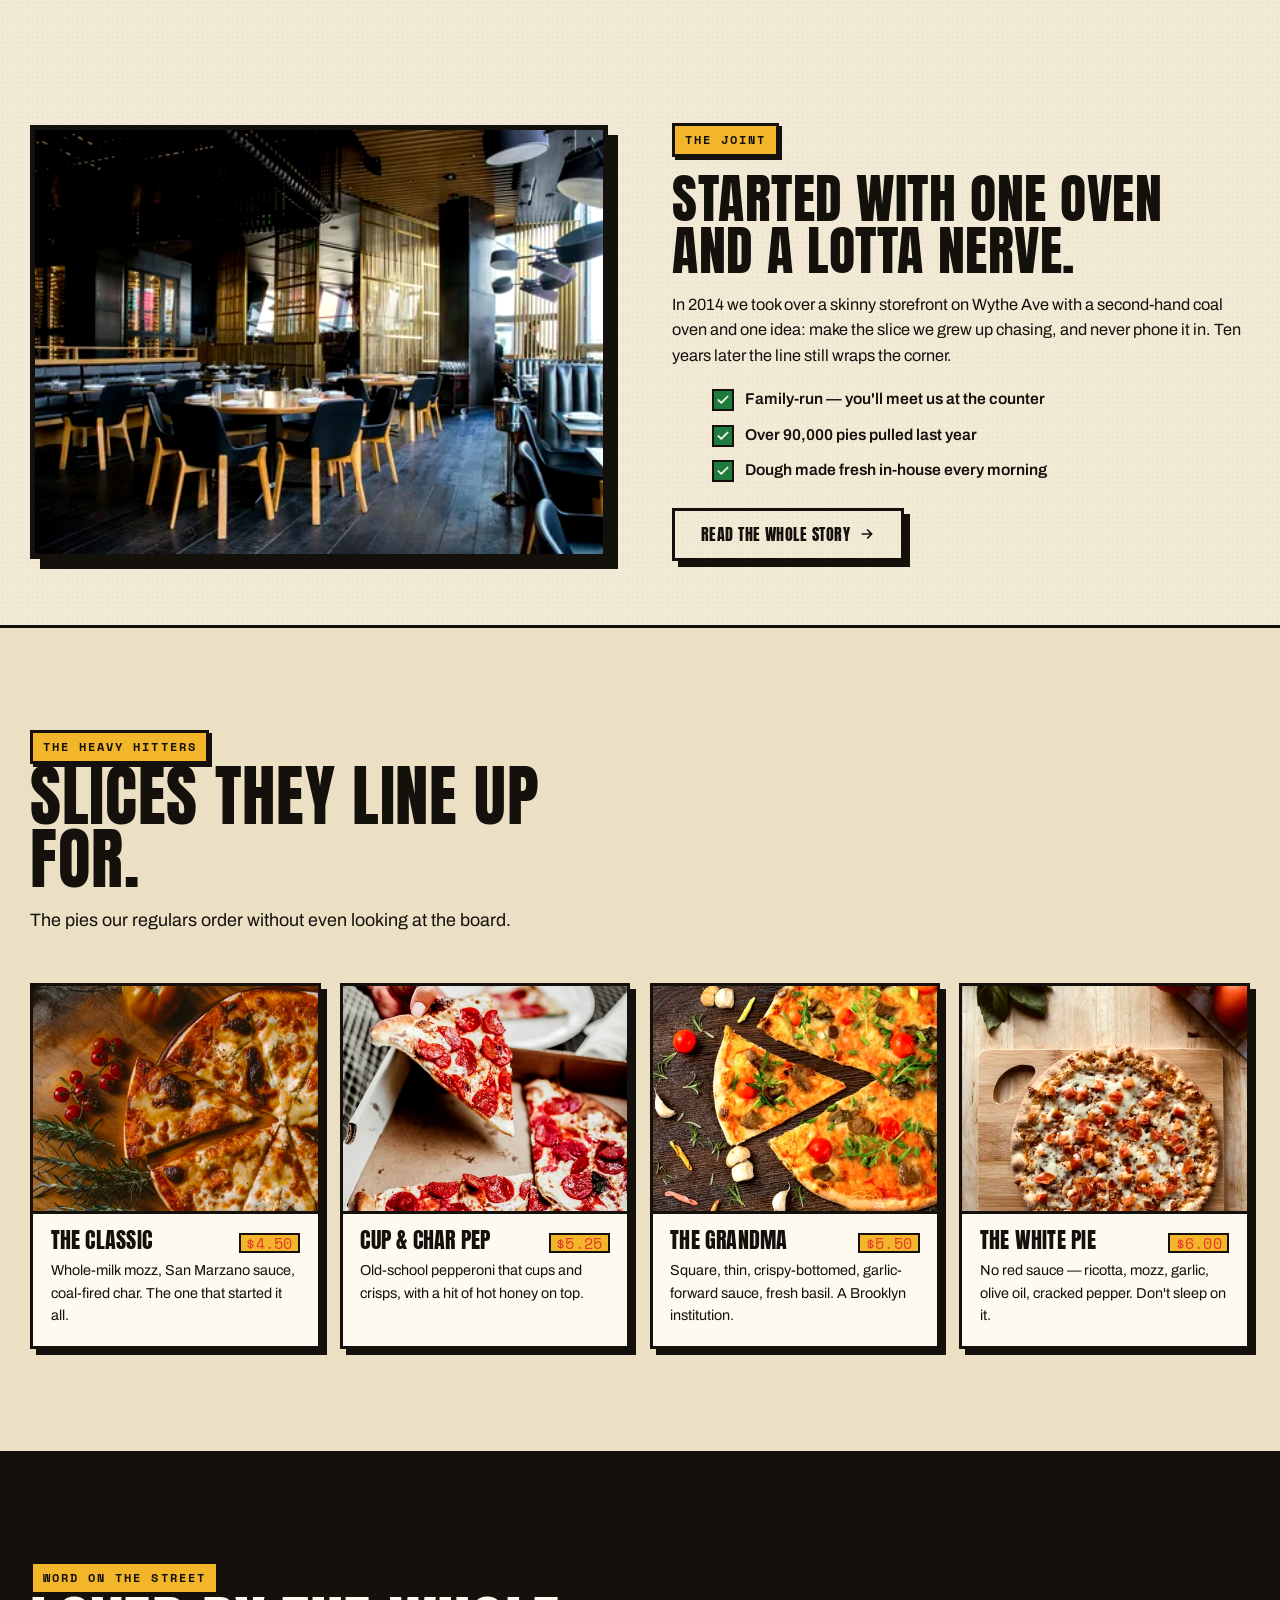
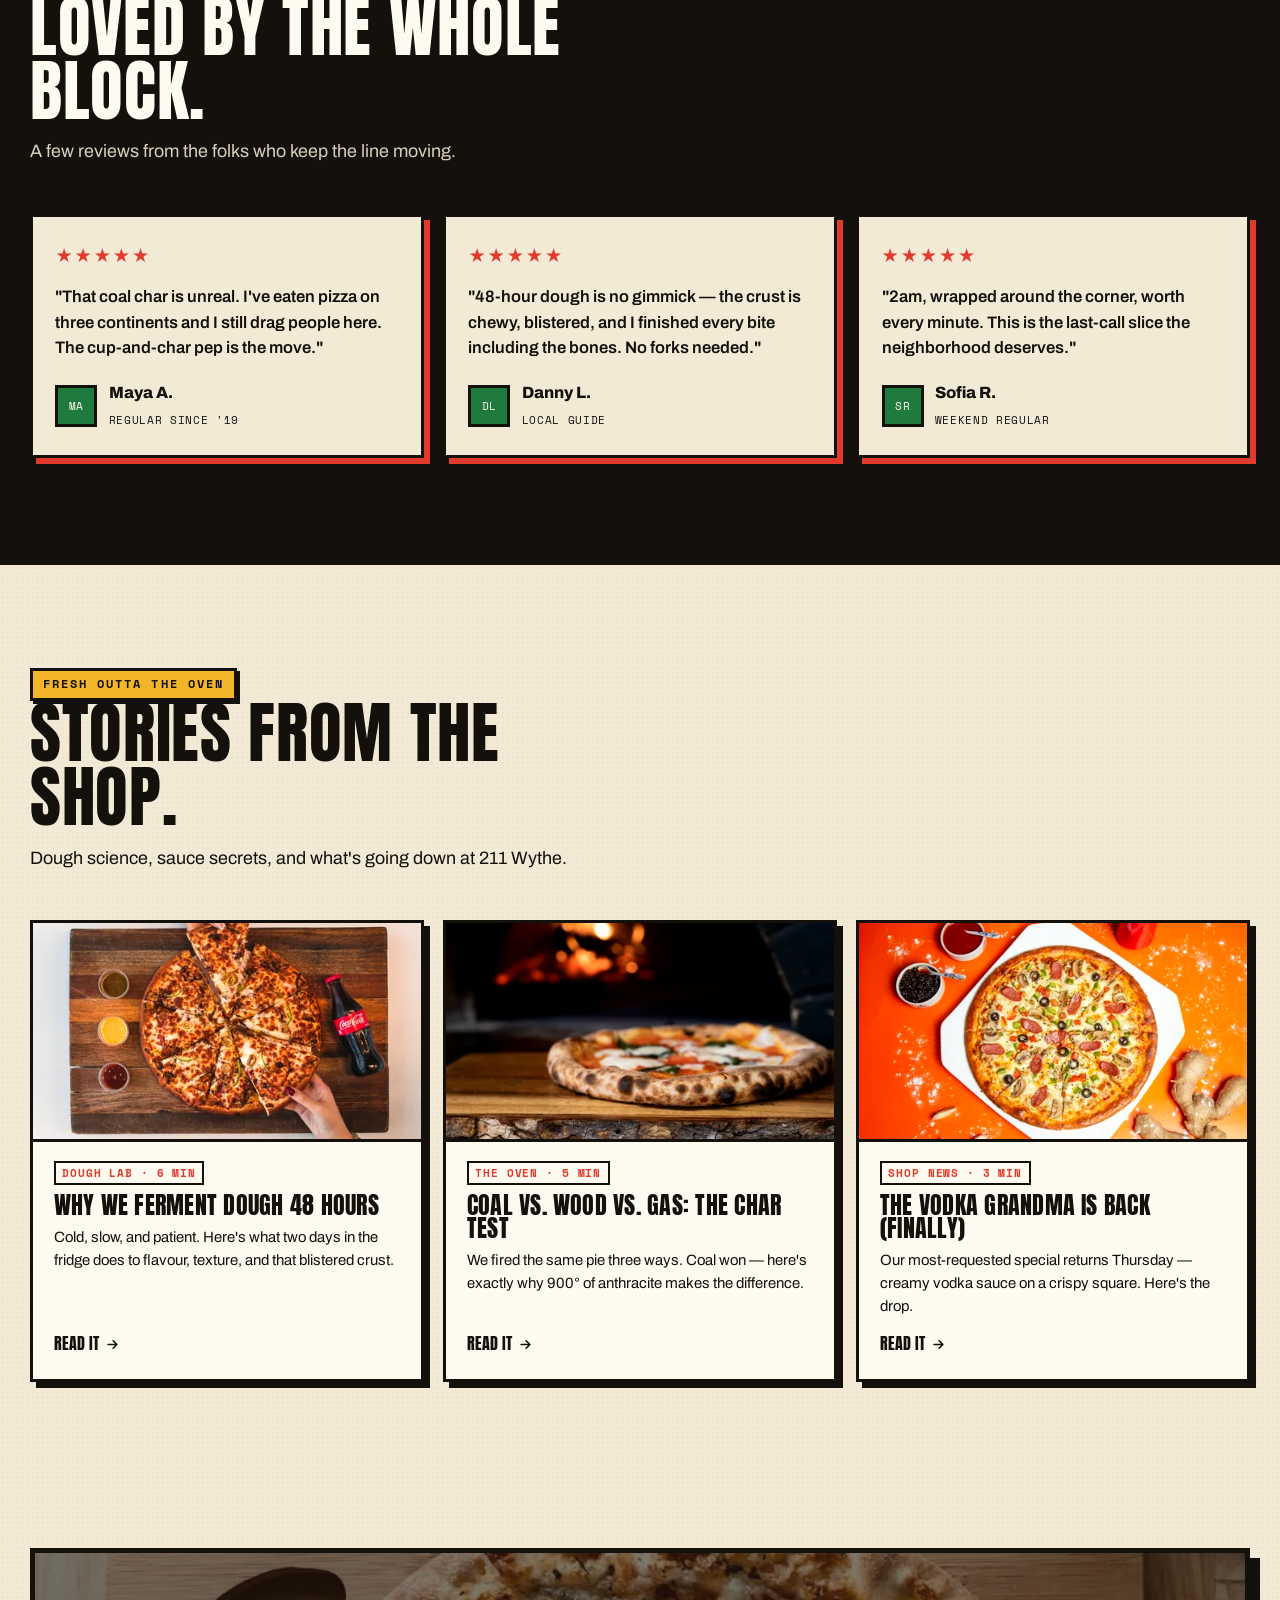
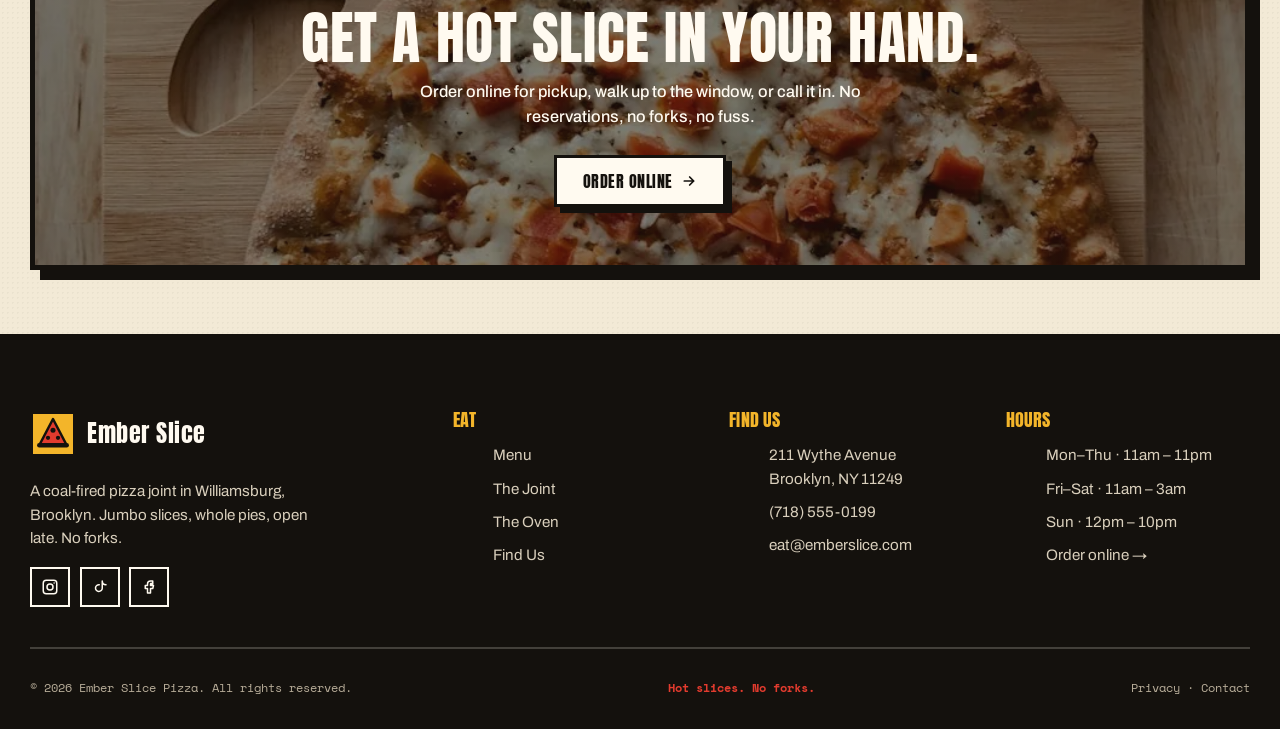
==== commit 12b9fb74: "Improve SEO metadata and image performance" ====
--- a/index.html
+++ b/index.html
@@ -4,7 +4,7 @@
   <meta charset="UTF-8" />
   <meta name="viewport" content="width=device-width, initial-scale=1" />
   <title>Ember Slice | Coal-Fired Brooklyn Pizza &amp; Slice Shop</title>
-  <meta name="description" content="Ember Slice is a coal-fired pizza joint in Williamsburg, Brooklyn. 48-hour cold-fermented dough, whole-milk mozz, and jumbo slices by the pie or the wedge. Open late." />
+  <meta name="description" content="Ember Slice serves coal-fired pizza in Williamsburg, Brooklyn, with 48-hour dough, whole-milk mozzarella, and jumbo slices. Open late for pies and wedges." />
   <link rel="canonical" href="https://emberslice.com/" />
   <meta name="theme-color" content="#e23b2e" />
 
@@ -24,8 +24,10 @@
   <meta name="twitter:description" content="48-hour dough, coal-fired char, jumbo slices in Williamsburg. No forks." />
   <meta name="twitter:image" content="https://emberslice.com/assets/img/og-image.jpg" />
 
+  <link rel="icon" href="/assets/img/favicon.ico" sizes="any" />
   <link rel="icon" href="/assets/img/favicon.svg" type="image/svg+xml" />
-  <link rel="apple-touch-icon" href="/assets/img/favicon.svg" />
+  <link rel="icon" href="/assets/img/favicon-32.png" type="image/png" sizes="32x32" />
+  <link rel="apple-touch-icon" href="/assets/img/apple-touch-icon.png" sizes="180x180" />
   <link rel="manifest" href="/site.webmanifest" />
 
   <!-- Fonts -->
@@ -33,7 +35,7 @@
   <link rel="preconnect" href="https://fonts.gstatic.com" crossorigin />
   <link href="https://fonts.googleapis.com/css2?family=Anton&family=Archivo:wght@400;500;600;700;800&family=Space+Mono:wght@400;700&display=swap" rel="stylesheet" />
 
-  <link rel="stylesheet" href="/assets/css/styles.css" />
+  <link rel="stylesheet" href="/assets/css/styles.min.css" />
 
   <!-- Structured data: restaurant -->
   <script type="application/ld+json">
@@ -118,7 +120,7 @@
 
         <div class="hero-visual reveal">
           <div class="hero-art">
-            <img src="/assets/img/ph-pie.jpg" width="700" height="700" alt="A coal-fired pizza with blistered crust and bubbling mozzarella fresh from the oven" fetchpriority="high" />
+            <img src="/assets/img/ph-pie-800.webp" srcset="/assets/img/ph-pie-480.webp 480w, /assets/img/ph-pie-800.webp 800w, /assets/img/ph-pie-1200.webp 1200w" sizes="(max-width: 900px) calc(100vw - 2.4rem), 610px" width="800" height="534" alt="A coal-fired pizza with blistered crust and bubbling mozzarella fresh from the oven" fetchpriority="high" />
           </div>
           <div class="sticker sticker--tr"><small>Jumbo slice</small><b>$4.50</b></div>
           <div class="sticker sticker--bl"><small>Whole pie</small><b>$26</b></div>
@@ -171,7 +173,7 @@
     <section class="section section--tight">
       <div class="wrap split">
         <div class="split-media reveal">
-          <img src="/assets/img/ph-counter.jpg" width="600" height="450" loading="lazy" alt="The counter at Ember Slice with pies lined up under the heat lamps" />
+          <img src="/assets/img/ph-counter-800.webp" srcset="/assets/img/ph-counter-480.webp 480w, /assets/img/ph-counter-800.webp 800w, /assets/img/ph-counter-1200.webp 1200w" sizes="(max-width: 900px) calc(100vw - 2.4rem), 50vw" width="800" height="534" loading="lazy" decoding="async" alt="The counter at Ember Slice with pies lined up under the heat lamps" />
         </div>
         <div class="split-copy reveal">
           <span class="eyebrow">The joint</span>
@@ -188,7 +190,7 @@
     </section>
 
     <!-- ============ FAVOURITES ============ -->
-    <section class="section" style="background:var(--paper-2); border-top:var(--bd); border-bottom:var(--bd)">
+    <section class="section section--paper-bordered">
       <div class="wrap">
         <div class="head reveal">
           <span class="eyebrow">The heavy hitters</span>
@@ -197,19 +199,19 @@
         </div>
         <div class="drinks">
           <article class="drink reveal">
-            <div class="drink-art"><img src="/assets/img/ph-slice-cheese.jpg" width="400" height="320" loading="lazy" alt="A classic cheese slice with blistered crust" /></div>
+            <div class="drink-art"><img src="/assets/img/ph-slice-cheese-800.webp" srcset="/assets/img/ph-slice-cheese-480.webp 480w, /assets/img/ph-slice-cheese-800.webp 800w, /assets/img/ph-slice-cheese-1000.webp 1000w" sizes="(max-width: 640px) calc(100vw - 2.4rem), (max-width: 980px) 50vw, 25vw" width="800" height="534" loading="lazy" decoding="async" alt="A classic cheese slice with blistered crust" /></div>
             <div class="drink-body"><h3>The Classic <span>$4.50</span></h3><p>Whole-milk mozz, San Marzano sauce, coal-fired char. The one that started it all.</p></div>
           </article>
           <article class="drink reveal">
-            <div class="drink-art"><img src="/assets/img/ph-slice-pep.jpg" width="400" height="320" loading="lazy" alt="A pepperoni slice with crisped cupping pepperoni" /></div>
+            <div class="drink-art"><img src="/assets/img/ph-slice-pep-800.webp" srcset="/assets/img/ph-slice-pep-480.webp 480w, /assets/img/ph-slice-pep-800.webp 800w, /assets/img/ph-slice-pep-1000.webp 1000w" sizes="(max-width: 640px) calc(100vw - 2.4rem), (max-width: 980px) 50vw, 25vw" width="800" height="1198" loading="lazy" decoding="async" alt="A pepperoni slice with crisped cupping pepperoni" /></div>
             <div class="drink-body"><h3>Cup &amp; Char Pep <span>$5.25</span></h3><p>Old-school pepperoni that cups and crisps, with a hit of hot honey on top.</p></div>
           </article>
           <article class="drink reveal">
-            <div class="drink-art"><img src="/assets/img/ph-grandma.jpg" width="400" height="320" loading="lazy" alt="A slice of pizza topped with rocket and cherry tomatoes" /></div>
+            <div class="drink-art"><img src="/assets/img/ph-grandma-800.webp" srcset="/assets/img/ph-grandma-480.webp 480w, /assets/img/ph-grandma-800.webp 800w, /assets/img/ph-grandma-1000.webp 1000w" sizes="(max-width: 640px) calc(100vw - 2.4rem), (max-width: 980px) 50vw, 25vw" width="800" height="534" loading="lazy" decoding="async" alt="A slice of pizza topped with rocket and cherry tomatoes" /></div>
             <div class="drink-body"><h3>The Grandma <span>$5.50</span></h3><p>Square, thin, crispy-bottomed, garlic-forward sauce, fresh basil. A Brooklyn institution.</p></div>
           </article>
           <article class="drink reveal">
-            <div class="drink-art"><img src="/assets/img/ph-whitepie.jpg" width="400" height="320" loading="lazy" alt="A white pie with ricotta dollops" /></div>
+            <div class="drink-art"><img src="/assets/img/ph-whitepie-800.webp" srcset="/assets/img/ph-whitepie-480.webp 480w, /assets/img/ph-whitepie-800.webp 800w, /assets/img/ph-whitepie-1000.webp 1000w" sizes="(max-width: 640px) calc(100vw - 2.4rem), (max-width: 980px) 50vw, 25vw" width="800" height="1085" loading="lazy" decoding="async" alt="A white pie with ricotta dollops" /></div>
             <div class="drink-body"><h3>The White Pie <span>$6.00</span></h3><p>No red sauce — ricotta, mozz, garlic, olive oil, cracked pepper. Don't sleep on it.</p></div>
           </article>
         </div>
@@ -254,7 +256,7 @@
         </div>
         <div class="posts">
           <article class="post reveal">
-            <a class="post-art" href="/journal-cold-ferment-dough.html" aria-label="Read: Why we ferment our dough for 48 hours"><img src="/assets/img/ph-dough.jpg" width="400" height="225" loading="lazy" alt="Hands reaching for slices of a fresh pizza" /></a>
+            <a class="post-art" href="/journal-cold-ferment-dough.html" aria-label="Read: Why we ferment our dough for 48 hours"><img src="/assets/img/ph-dough-800.webp" srcset="/assets/img/ph-dough-480.webp 480w, /assets/img/ph-dough-800.webp 800w, /assets/img/ph-dough-1000.webp 1000w" sizes="(max-width: 760px) calc(100vw - 2.4rem), 33vw" width="800" height="640" loading="lazy" decoding="async" alt="Hands reaching for slices of a fresh pizza" /></a>
             <div class="post-body">
               <span class="post-meta">Dough Lab · 6 min</span>
               <h3>Why we ferment dough 48 hours</h3>
@@ -263,7 +265,7 @@
             </div>
           </article>
           <article class="post reveal">
-            <div class="post-art"><img src="/assets/img/ph-oven.jpg" width="400" height="225" loading="lazy" alt="The glowing coal oven at Ember Slice" /></div>
+            <div class="post-art"><img src="/assets/img/ph-oven-800.webp" srcset="/assets/img/ph-oven-480.webp 480w, /assets/img/ph-oven-800.webp 800w, /assets/img/ph-oven-1200.webp 1200w" sizes="(max-width: 760px) calc(100vw - 2.4rem), 33vw" width="800" height="534" loading="lazy" decoding="async" alt="The glowing coal oven at Ember Slice" /></div>
             <div class="post-body">
               <span class="post-meta">The Oven · 5 min</span>
               <h3>Coal vs. wood vs. gas: the char test</h3>
@@ -272,7 +274,7 @@
             </div>
           </article>
           <article class="post reveal">
-            <div class="post-art"><img src="/assets/img/ph-square.jpg" width="400" height="225" loading="lazy" alt="A loaded pizza fresh out of the oven" /></div>
+            <div class="post-art"><img src="/assets/img/ph-square-800.webp" srcset="/assets/img/ph-square-480.webp 480w, /assets/img/ph-square-800.webp 800w, /assets/img/ph-square-1000.webp 1000w" sizes="(max-width: 760px) calc(100vw - 2.4rem), 33vw" width="800" height="534" loading="lazy" decoding="async" alt="A loaded pizza fresh out of the oven" /></div>
             <div class="post-body">
               <span class="post-meta">Shop News · 3 min</span>
               <h3>The Vodka Grandma is back (finally)</h3>
@@ -287,7 +289,7 @@
     <!-- ============ CTA BAND ============ -->
     <section class="section section--tight">
       <div class="wrap">
-        <div class="cta-band cta-band--photo reveal" style="--cta-bg:url('/assets/img/ph-whitepie.jpg')">
+        <div class="cta-band cta-band--photo cta-band--whitepie reveal">
           <h2>Get a hot slice in your hand.</h2>
           <p>Order online for pickup, walk up to the window, or call it in. No reservations, no forks, no fuss.</p>
           <a class="btn btn--cream" href="/visit.html#order">Order online <svg class="arw" width="16" height="16" viewBox="0 0 24 24" fill="none" stroke="currentColor" stroke-width="2.6" aria-hidden="true"><path d="M5 12h14M13 6l6 6-6 6" stroke-linecap="round" stroke-linejoin="round"/></svg></a>
@@ -347,6 +349,6 @@
     </div>
   </footer>
 
-  <script src="/assets/js/main.js" defer></script>
+  <script src="/assets/js/main.min.js" defer></script>
 </body>
 </html>
--- a/assets/css/styles.min.css
+++ b/assets/css/styles.min.css
@@ -0,0 +1 @@
+:root{--ink: #14110d;--ink-2: #2a241c;--paper: #f3ead6;--paper-2: #ece0c4;--cream: #fffaf0;--red: #e23b2e;--red-d: #bf2a20;--green: #1f7a3d;--green-d: #17602f;--yellow: #f3b52a;--line: var(--ink);--font-display: "Anton", "Arial Narrow", sans-serif;--font-body: "Archivo", system-ui, -apple-system, sans-serif;--font-mono: "Space Mono", ui-monospace, monospace;--wrap: 1220px;--bd: 3px solid var(--ink);--bd-thick: 5px solid var(--ink);--sh: 6px 6px 0 var(--ink);--sh-lg: 10px 10px 0 var(--ink);--sh-red: 6px 6px 0 var(--red);--ease: cubic-bezier(.2,.9,.3,1)}*,*:before,*:after{box-sizing:border-box}*{margin:0}html{scroll-behavior:smooth;-webkit-text-size-adjust:100%}body{font-family:var(--font-body);color:var(--ink);background:var(--paper);line-height:1.55;font-size:1.02rem;-webkit-font-smoothing:antialiased;text-rendering:optimizeLegibility;overflow-x:hidden;background-image:radial-gradient(rgba(20,17,13,.035) 1px,transparent 1px);background-size:5px 5px}img,svg{display:block;max-width:100%}a{color:inherit;text-decoration:none}.hero-art img,.split-media img,.drink-art img,.post-art img,.media-cover img,.article-hero img,.article-figure img{filter:contrast(1.06) saturate(1.08)}h1,h2,h3,h4{font-family:var(--font-display);font-weight:400;line-height:.95;letter-spacing:.01em;text-transform:uppercase;color:var(--ink)}:focus-visible{outline:3px solid var(--red);outline-offset:3px}::selection{background:var(--yellow);color:var(--ink)}.skip{position:absolute;left:-9999px;top:0;z-index:200;background:var(--ink);color:var(--cream);padding:.7rem 1.1rem;font-weight:700;border:var(--bd)}.skip:focus{left:1rem;top:1rem}.wrap{width:min(100% - 2.4rem,var(--wrap));margin-inline:auto}.section{padding:clamp(3.5rem,8vw,6.5rem) 0}.section--tight{padding:clamp(2.5rem,5vw,4rem) 0}.section--top-3{padding-top:3rem}.section--top-2-5{padding-top:2.5rem}.section--top-1-5{padding-top:1.5rem}.section--paper-bordered{background:var(--paper-2);border-top:var(--bd);border-bottom:var(--bd)}.eyebrow--center{justify-content:center}.mt-2{margin-top:2rem}.mb-1-4{margin-bottom:1.4rem}.text-link{color:var(--red);font-weight:700}.eyebrow{font-family:var(--font-mono);font-weight:700;font-size:.72rem;letter-spacing:.18em;text-transform:uppercase;color:var(--ink);background:var(--yellow);border:var(--bd);padding:.3rem .6rem;display:inline-flex;align-items:center;gap:.5rem;box-shadow:3px 3px 0 var(--ink)}.head{max-width:62ch;margin-bottom:clamp(2rem,4vw,3rem)}.head h2{font-size:clamp(2.2rem,6vw,4.2rem)}.head p{margin-top:1rem;font-size:clamp(1.02rem,1.4vw,1.16rem);max-width:56ch}.btn{--bg: var(--red);--fg: var(--cream);display:inline-flex;align-items:center;gap:.55rem;font-family:var(--font-display);text-transform:uppercase;letter-spacing:.03em;font-size:1.02rem;line-height:1;padding:.95rem 1.6rem;background:var(--bg);color:var(--fg);border:var(--bd);box-shadow:var(--sh);cursor:pointer;transition:transform .1s var(--ease),box-shadow .1s var(--ease)}.btn:hover{transform:translate(-2px,-2px);box-shadow:8px 8px 0 var(--ink)}.btn:active{transform:translate(3px,3px);box-shadow:2px 2px 0 var(--ink)}.btn--ink{--bg: var(--ink);--fg: var(--cream)}.btn--green{--bg: var(--green);--fg: var(--cream)}.btn--cream{--bg: var(--cream);--fg: var(--ink)}.btn--ghost{--bg: transparent;--fg: var(--ink)}.btn--full{width:100%;justify-content:center}.arw{transition:transform .15s var(--ease)}.btn:hover .arw,.read:hover .arw{transform:translate(3px)}.site-header{position:sticky;top:0;z-index:100;background:var(--paper);border-bottom:var(--bd-thick)}.site-header.is-stuck{box-shadow:0 6px #14110d1f}.nav{display:flex;align-items:center;justify-content:space-between;gap:1.5rem;padding:.9rem 0}.brand{display:inline-flex;align-items:center;gap:.7rem}.brand .mark{width:46px;height:46px;border:var(--bd);box-shadow:3px 3px 0 var(--ink);background:var(--yellow)}.brand span{font-family:var(--font-display);font-size:1.5rem;line-height:.8;display:flex;flex-direction:column;letter-spacing:.02em}.brand small{font-family:var(--font-mono);font-size:.56rem;letter-spacing:.24em;text-transform:uppercase;color:var(--red);margin-top:.3rem;font-weight:700}.nav-links{display:flex;align-items:center;gap:.4rem;list-style:none}.nav-links a{font-family:var(--font-mono);font-weight:700;font-size:.82rem;text-transform:uppercase;letter-spacing:.06em;padding:.45rem .7rem;border:2px solid transparent}.nav-links a:hover{border-color:var(--ink);background:var(--yellow)}.nav-links a[aria-current=page]{background:var(--ink);color:var(--cream)}.nav-cta{display:flex;align-items:center;gap:.8rem}.nav-cta .btn{padding:.7rem 1.1rem;font-size:.92rem}.nav-toggle{display:none;width:46px;height:46px;background:var(--yellow);border:var(--bd);box-shadow:3px 3px 0 var(--ink);cursor:pointer;position:relative}.nav-toggle span,.nav-toggle span:before,.nav-toggle span:after{content:"";position:absolute;left:50%;top:50%;width:22px;height:3px;background:var(--ink);transform:translate(-50%,-50%)}.nav-toggle span:before{transform:translate(-50%,-9px)}.nav-toggle span:after{transform:translate(-50%,6px)}.checker{height:26px;background:conic-gradient(var(--ink) 90deg,transparent 90deg 180deg,var(--ink) 180deg 270deg,transparent 270deg);background-size:26px 26px;border-top:var(--bd);border-bottom:var(--bd)}.ticker{background:var(--red);color:var(--cream);border-top:var(--bd);border-bottom:var(--bd);overflow:hidden;white-space:nowrap;padding:.55rem 0}.ticker-track{display:inline-flex;gap:0;animation:ticker 28s linear infinite;will-change:transform}.ticker-track span{font-family:var(--font-display);text-transform:uppercase;letter-spacing:.04em;font-size:1.15rem;padding:0 1.3rem;display:inline-flex;align-items:center}@keyframes ticker{to{transform:translate(-50%)}}@media(prefers-reduced-motion:reduce){.ticker-track{animation:none}}.hero{padding:clamp(2.5rem,6vw,5rem) 0 clamp(2rem,5vw,4rem)}.hero-grid{display:grid;grid-template-columns:1.05fr .95fr;gap:clamp(2rem,5vw,4rem);align-items:center}.hero .eyebrow{margin-bottom:1.3rem}.h-lead{font-size:clamp(3rem,9vw,6.6rem);line-height:.86;letter-spacing:0}.h-lead em{font-style:normal;color:var(--red);-webkit-text-stroke:2px var(--ink);paint-order:stroke fill}.hero .lede{margin:1.4rem 0 1.8rem;font-size:clamp(1.04rem,1.5vw,1.2rem);max-width:46ch;font-weight:500}.hero-actions{display:flex;flex-wrap:wrap;gap:.9rem}.hero-stats{display:flex;gap:0;margin-top:2.2rem;border:var(--bd);box-shadow:var(--sh);background:var(--cream)}.hero-stats>div{flex:1;padding:1rem 1.1rem;border-right:var(--bd)}.hero-stats>div:last-child{border-right:0}.hero-stats b{font-family:var(--font-display);font-size:1.9rem;display:block;line-height:1;color:var(--red)}.hero-stats span{font-family:var(--font-mono);font-size:.66rem;text-transform:uppercase;letter-spacing:.08em;display:block;margin-top:.35rem}.hero-visual{position:relative}.hero-art{border:var(--bd-thick);box-shadow:var(--sh-lg);background:var(--ink);overflow:hidden;aspect-ratio:1/1}.hero-art img{width:100%;height:100%;object-fit:cover}.sticker{position:absolute;z-index:3;font-family:var(--font-display);text-transform:uppercase;background:var(--yellow);border:var(--bd);box-shadow:var(--sh);padding:.7rem .9rem;text-align:center;line-height:.9;transform:rotate(-8deg)}.sticker small{display:block;font-family:var(--font-mono);font-size:.58rem;letter-spacing:.1em;font-weight:700}.sticker b{font-size:1.8rem}.sticker--tr{top:-18px;right:-16px}.sticker--bl{bottom:-20px;left:-18px;background:var(--red);color:var(--cream);transform:rotate(6deg)}.cards{display:grid;grid-template-columns:repeat(4,1fr);gap:1.2rem}.card{background:var(--cream);border:var(--bd);box-shadow:var(--sh);padding:1.5rem 1.3rem;transition:transform .12s var(--ease),box-shadow .12s var(--ease)}.card:hover{transform:translate(-3px,-3px);box-shadow:var(--sh-lg)}.card .ic{width:54px;height:54px;display:grid;place-items:center;background:var(--red);color:var(--cream);border:var(--bd);margin-bottom:1rem}.card:nth-child(2n) .ic{background:var(--green)}.card:nth-child(3n) .ic{background:var(--yellow);color:var(--ink)}.card h3{font-size:1.5rem;margin-bottom:.5rem}.card p{font-size:.95rem}.split{display:grid;grid-template-columns:1fr 1fr;gap:clamp(2rem,5vw,4rem);align-items:center}.split-media{border:var(--bd-thick);box-shadow:var(--sh-lg);background:var(--ink);aspect-ratio:4/3;overflow:hidden}.split-media img{width:100%;height:100%;object-fit:cover}.split-copy .eyebrow{margin-bottom:1rem}.split-copy h2{font-size:clamp(2rem,5vw,3.4rem);margin-bottom:1rem}.split-copy p{margin-bottom:1.2rem}.tick-list{list-style:none;margin:0 0 1.6rem;display:grid;gap:.7rem}.tick-list li{display:flex;gap:.7rem;align-items:flex-start;font-weight:600;font-size:.98rem}.tick-list svg{flex:none;margin-top:2px;background:var(--green);color:var(--cream);border:2px solid var(--ink);padding:2px;width:22px;height:22px}.drinks{display:grid;grid-template-columns:repeat(4,1fr);gap:1.2rem}.drink{background:var(--cream);border:var(--bd);box-shadow:var(--sh);display:flex;flex-direction:column;transition:transform .12s var(--ease),box-shadow .12s var(--ease)}.drink:hover{transform:translate(-3px,-3px);box-shadow:var(--sh-lg)}.drink-art{aspect-ratio:5/4;overflow:hidden;border-bottom:var(--bd);background:var(--ink)}.drink-art img{width:100%;height:100%;object-fit:cover}.drink-body{padding:1rem 1.1rem 1.2rem}.drink-body h3{font-size:1.35rem;display:flex;justify-content:space-between;align-items:baseline;gap:.5rem;margin-bottom:.4rem}.drink-body h3 span{font-family:var(--font-mono);font-size:.95rem;color:var(--red);background:var(--yellow);border:2px solid var(--ink);padding:.05rem .35rem;white-space:nowrap}.drink-body p{font-size:.9rem}.dark-block{background:var(--ink);color:var(--cream);border-top:var(--bd-thick);border-bottom:var(--bd-thick)}.dark-block h2,.dark-block h3,.dark-block h4{color:var(--cream)}.dark-block .head p{color:#d9cfbc}.dark-block .card,.dark-block .card h3,.dark-block .card p{color:var(--ink)}.quotes{display:grid;grid-template-columns:repeat(3,1fr);gap:1.2rem}.quote{background:var(--paper);color:var(--ink);border:var(--bd);box-shadow:var(--sh-red);padding:1.5rem 1.4rem}.stars{color:var(--red);font-size:1.2rem;letter-spacing:.1em;margin-bottom:.8rem}.quote blockquote p{font-weight:600;font-size:1.04rem;margin-bottom:1.2rem}.quote figcaption footer{display:flex;align-items:center;gap:.7rem}.av{width:42px;height:42px;display:grid;place-items:center;background:var(--green);color:var(--cream);border:var(--bd);font-family:var(--font-display);font-size:1rem}.quote figcaption b{display:block;font-weight:800}.quote figcaption span{font-family:var(--font-mono);font-size:.7rem;text-transform:uppercase;letter-spacing:.06em}.posts{display:grid;grid-template-columns:repeat(3,1fr);gap:1.2rem}.post{background:var(--cream);border:var(--bd);box-shadow:var(--sh);display:flex;flex-direction:column;transition:transform .12s var(--ease),box-shadow .12s var(--ease)}.post:hover{transform:translate(-3px,-3px);box-shadow:var(--sh-lg)}.post-art{aspect-ratio:16/9;overflow:hidden;border-bottom:var(--bd);background:var(--ink)}.post-art img{width:100%;height:100%;object-fit:cover}.post-body{padding:1.2rem 1.3rem 1.4rem;display:flex;flex-direction:column;gap:.55rem;flex:1}.post-meta{font-family:var(--font-mono);font-size:.68rem;font-weight:700;text-transform:uppercase;letter-spacing:.08em;color:var(--red);align-self:flex-start;border:2px solid var(--ink);padding:.12rem .4rem}.post-body h3{font-size:1.5rem}.post-body p{font-size:.93rem}.read{margin-top:auto;font-family:var(--font-display);text-transform:uppercase;display:inline-flex;align-items:center;gap:.4rem;color:var(--ink);padding-top:.3rem}.read:hover{color:var(--red)}.cta-band{background:var(--red);color:var(--cream);border:var(--bd-thick);box-shadow:var(--sh-lg);padding:clamp(2.2rem,5vw,3.6rem);text-align:center}.cta-band--photo{background:linear-gradient(#14110d8c,#14110d8c),var(--cta-bg) center/cover}.cta-band--whitepie{--cta-bg: url(/assets/img/ph-whitepie-1000.webp)}.cta-band h2{color:var(--cream);font-size:clamp(2rem,6vw,3.6rem);margin-bottom:.8rem}.cta-band p{max-width:52ch;margin:0 auto 1.6rem;font-weight:500}.page-hero{background:var(--ink);color:var(--cream);border-bottom:var(--bd-thick);padding:clamp(2.5rem,6vw,4.5rem) 0 clamp(2rem,5vw,3.5rem);text-align:center}.page-hero h1{color:var(--cream);font-size:clamp(2.6rem,8vw,5rem);margin:1rem 0}.page-hero p{max-width:58ch;margin:0 auto;color:#d9cfbc;font-weight:500}.page-hero .eyebrow{color:var(--ink)}.crumbs{font-family:var(--font-mono);font-size:.74rem;text-transform:uppercase;letter-spacing:.08em;color:var(--yellow)}.crumbs a:hover{color:var(--cream);text-decoration:underline}.menu-tabs{display:flex;flex-wrap:wrap;gap:.6rem;margin-bottom:2rem}.menu-tabs button{font-family:var(--font-display);text-transform:uppercase;font-size:1rem;padding:.6rem 1.1rem;background:var(--cream);border:var(--bd);box-shadow:3px 3px 0 var(--ink);cursor:pointer}.menu-tabs button[aria-selected=true]{background:var(--red);color:var(--cream)}.menu-tabs button:hover{background:var(--yellow);color:var(--ink)}.menu-tabs button[aria-selected=true]:hover{background:var(--red-d);color:var(--cream)}.menu-list{display:grid;grid-template-columns:1fr 1fr;gap:0;border:var(--bd);box-shadow:var(--sh);background:var(--cream)}.menu-item{display:grid;grid-template-columns:1fr auto;gap:.1rem .8rem;padding:1.1rem 1.3rem;border-bottom:var(--bd);border-right:var(--bd)}.menu-item:nth-child(2n){border-right:0}.mi-name{font-family:var(--font-display);font-size:1.25rem;text-transform:uppercase;display:flex;align-items:center;gap:.5rem;flex-wrap:wrap}.mi-price{font-family:var(--font-mono);font-weight:700;font-size:1.05rem;color:var(--red)}.mi-desc{grid-column:1 / -1;font-size:.9rem;color:var(--ink-2)}.mi-tag{font-family:var(--font-mono);font-size:.6rem;font-weight:700;text-transform:uppercase;letter-spacing:.06em;background:var(--green);color:var(--cream);border:2px solid var(--ink);padding:.1rem .35rem}.form-note{font-family:var(--font-mono);font-size:.82rem;color:var(--ink-2)}.field{display:grid;gap:.4rem;margin-bottom:1rem}.field label{font-family:var(--font-mono);font-weight:700;font-size:.78rem;text-transform:uppercase;letter-spacing:.06em}.field input,.field textarea,.field select{font-family:var(--font-body);font-size:1rem;padding:.8rem 1rem;background:var(--cream);border:var(--bd);color:var(--ink)}.field input:focus,.field textarea:focus,.field select:focus{outline:none;box-shadow:var(--sh)}.form-success{display:none;background:var(--green);color:var(--cream);border:var(--bd);box-shadow:var(--sh);padding:1rem 1.2rem;font-weight:700;margin-top:1rem}.form-success.show{display:block}.site-footer{background:var(--ink);color:var(--cream);border-top:var(--bd-thick);padding:clamp(3rem,6vw,4.5rem) 0 2rem}.site-footer h4{color:var(--yellow);font-size:1.15rem;margin-bottom:1rem}.foot-grid{display:grid;grid-template-columns:1.6fr 1fr 1fr 1fr;gap:2rem;padding-bottom:2.5rem;border-bottom:2px solid rgba(255,250,240,.2)}.site-footer .brand span{color:var(--cream)}.foot-about{margin:1rem 0;color:#d9cfbc;font-size:.95rem;max-width:34ch}.foot-col ul{list-style:none;display:grid;gap:.6rem}.foot-col a,.foot-col li{color:#d9cfbc;font-size:.95rem}.foot-col a:hover{color:var(--yellow)}.socials{display:flex;gap:.6rem}.socials a{width:40px;height:40px;display:grid;place-items:center;border:2px solid var(--cream);color:var(--cream)}.socials a:hover{background:var(--yellow);color:var(--ink);border-color:var(--yellow)}.foot-bottom{display:flex;flex-wrap:wrap;justify-content:space-between;gap:1rem;padding-top:1.8rem;font-family:var(--font-mono);font-size:.78rem;color:#b8ad99}.foot-bottom a:hover{color:var(--yellow)}.sig-line{color:var(--red);font-weight:700}.article{max-width:720px;margin-inline:auto}.article p{margin:1.1rem 0;font-size:1.06rem}.article h2{font-size:clamp(1.8rem,4vw,2.6rem);margin:2.2rem 0 .8rem}.article h3{font-size:1.5rem;margin:1.8rem 0 .6rem}.article ul,.article ol{margin:1rem 0 1rem 1.4rem;display:grid;gap:.5rem}.article blockquote{border-left:var(--bd-thick);padding:.4rem 0 .4rem 1.2rem;margin:1.6rem 0;font-family:var(--font-display);font-size:1.4rem;text-transform:uppercase;line-height:1.05}.article-lead{font-size:1.2rem;font-weight:600}.article-figure,.article-hero{border:var(--bd);box-shadow:var(--sh);overflow:hidden;margin:1.5rem 0 2rem;background:var(--ink)}.article-figure img,.article-hero img{width:100%;display:block}.newsletter{background:var(--yellow);border:var(--bd-thick);box-shadow:var(--sh-lg);padding:clamp(1.8rem,4vw,2.8rem);display:grid;grid-template-columns:1.2fr 1fr;gap:2rem;align-items:center}.newsletter h2{font-size:clamp(1.8rem,4vw,2.6rem)}.newsletter p{margin-top:.6rem;font-weight:500}.newsletter form{display:flex;flex-wrap:wrap;gap:.7rem}.newsletter input{flex:1;min-width:200px;font-family:var(--font-body);font-size:1rem;padding:.85rem 1rem;background:var(--cream);border:var(--bd);color:var(--ink)}.newsletter input:focus{outline:none;box-shadow:var(--sh)}@media(max-width:780px){.newsletter{grid-template-columns:1fr}}.visit-grid{display:grid;grid-template-columns:1fr 1fr;gap:clamp(2rem,5vw,3.5rem);align-items:start}.info-rows{display:grid;gap:1rem;margin-bottom:1.5rem}.info-row{display:flex;gap:1rem;align-items:flex-start;background:var(--cream);border:var(--bd);box-shadow:4px 4px 0 var(--ink);padding:1rem 1.1rem}.info-row .ic{flex:none;width:42px;height:42px;display:grid;place-items:center;background:var(--red);color:var(--cream);border:var(--bd)}.info-row b{display:block;font-family:var(--font-display);text-transform:uppercase;font-size:1.15rem}.info-row span{font-size:.95rem}.info-row a{color:var(--red);font-weight:700;text-decoration:underline}.hours-table{width:100%;border-collapse:collapse;border:var(--bd);box-shadow:var(--sh);background:var(--cream)}.hours-table td{padding:.7rem 1.1rem;border-bottom:2px solid var(--line);font-weight:600}.hours-table td:last-child{text-align:right;font-family:var(--font-mono)}.hours-table tr:last-child td{border-bottom:0}.hours-table tr.today{background:var(--yellow)}.hours-table tr.today td:first-child:after{content:" \b7  today";font-family:var(--font-mono);font-size:.68rem;text-transform:uppercase;color:var(--red-d)}.map-embed{border:var(--bd);box-shadow:var(--sh);overflow:hidden}.map-embed svg{width:100%;display:block}.media-cover{border:var(--bd-thick);box-shadow:var(--sh-lg);overflow:hidden;background:var(--ink)}.media-cover img{width:100%;height:100%;object-fit:cover}.media-cover--wide{aspect-ratio:16/6}.visit-cover-wrap{margin-top:2rem;margin-bottom:.5rem}.visit-heading{font-size:1.7rem;margin:2rem 0 .6rem}.map-embed--spaced{margin-top:2rem}.order-heading{font-size:2rem;margin:.8rem 0 .4rem}.form-success--full{flex-basis:100%}.crumbs--spaced{margin-bottom:1rem}.crumbs--privacy{margin-bottom:1rem;color:var(--red)}.article-title{font-size:clamp(2.2rem,6vw,3.6rem);margin:.8rem 0 1.4rem}.privacy-title{font-size:clamp(2.2rem,6vw,3.2rem);margin-bottom:1rem}.foot-bottom--flush{border:0;margin-top:0}.not-found{min-height:72vh;display:grid;place-items:center;text-align:center}.not-found__wrap{max-width:600px}.not-found__mark{margin:0 auto 1.5rem}.not-found__title{font-size:clamp(2.6rem,8vw,4.4rem);margin:1.2rem 0}.not-found__copy{font-size:1.1rem;font-weight:500;max-width:44ch;margin:0 auto 2rem}.not-found__actions{display:flex;gap:.9rem;justify-content:center;flex-wrap:wrap}.form-card{background:var(--cream);border:var(--bd-thick);box-shadow:var(--sh-lg);padding:clamp(1.5rem,3vw,2.2rem)}.field-row{display:grid;grid-template-columns:1fr 1fr;gap:1rem}.sig{font-family:var(--font-display);text-transform:uppercase;font-size:1.3rem;margin-top:1.4rem}.sig small{display:block;font-family:var(--font-mono);font-size:.68rem;letter-spacing:.06em;text-transform:uppercase;color:var(--red);margin-top:.2rem}.stat-num{font-size:2.8rem!important;color:var(--red)!important}.reveal{opacity:0;transform:translateY(22px);transition:opacity .5s var(--ease),transform .5s var(--ease)}.reveal.in{opacity:1;transform:none}@media(prefers-reduced-motion:reduce){.reveal{opacity:1;transform:none}}@media(max-width:1000px){.cards,.drinks{grid-template-columns:repeat(2,1fr)}.quotes,.posts{grid-template-columns:1fr}.foot-grid{grid-template-columns:1fr 1fr}}@media(max-width:780px){.nav-links,.nav-cta .btn{display:none}.nav-toggle{display:block}body.nav-open .nav-links{display:flex;flex-direction:column;align-items:stretch;position:absolute;left:0;right:0;top:100%;background:var(--paper);border-bottom:var(--bd-thick);padding:1rem 1.2rem;gap:.5rem;z-index:90}.site-header{position:relative}.hero-grid{grid-template-columns:1fr}.hero-visual{order:-1}.split,.visit-grid,.field-row,.menu-list{grid-template-columns:1fr}.menu-item{border-right:0!important}}@media(max-width:560px){.cards,.drinks,.foot-grid{grid-template-columns:1fr}.hero-stats{flex-direction:column}.hero-stats>div{border-right:0;border-bottom:var(--bd)}.hero-stats>div:last-child{border-bottom:0}.foot-bottom{flex-direction:column}}
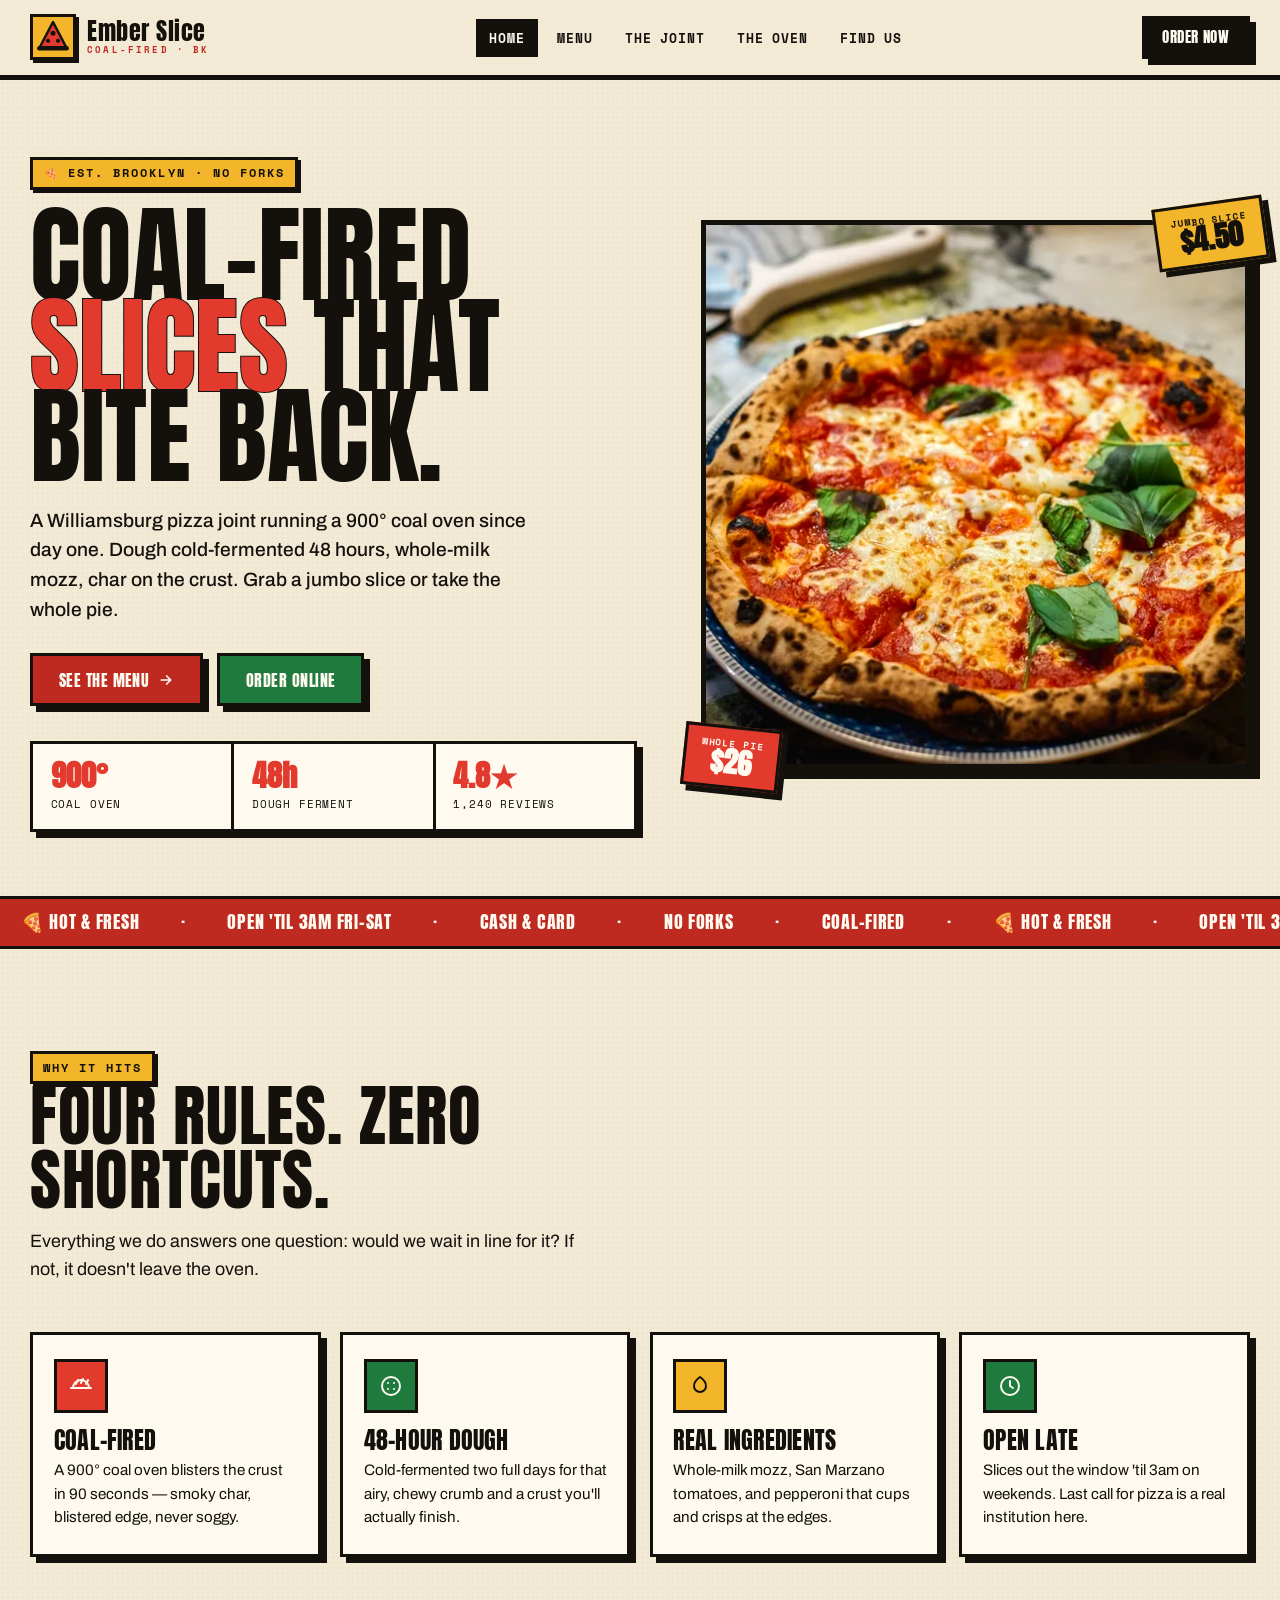
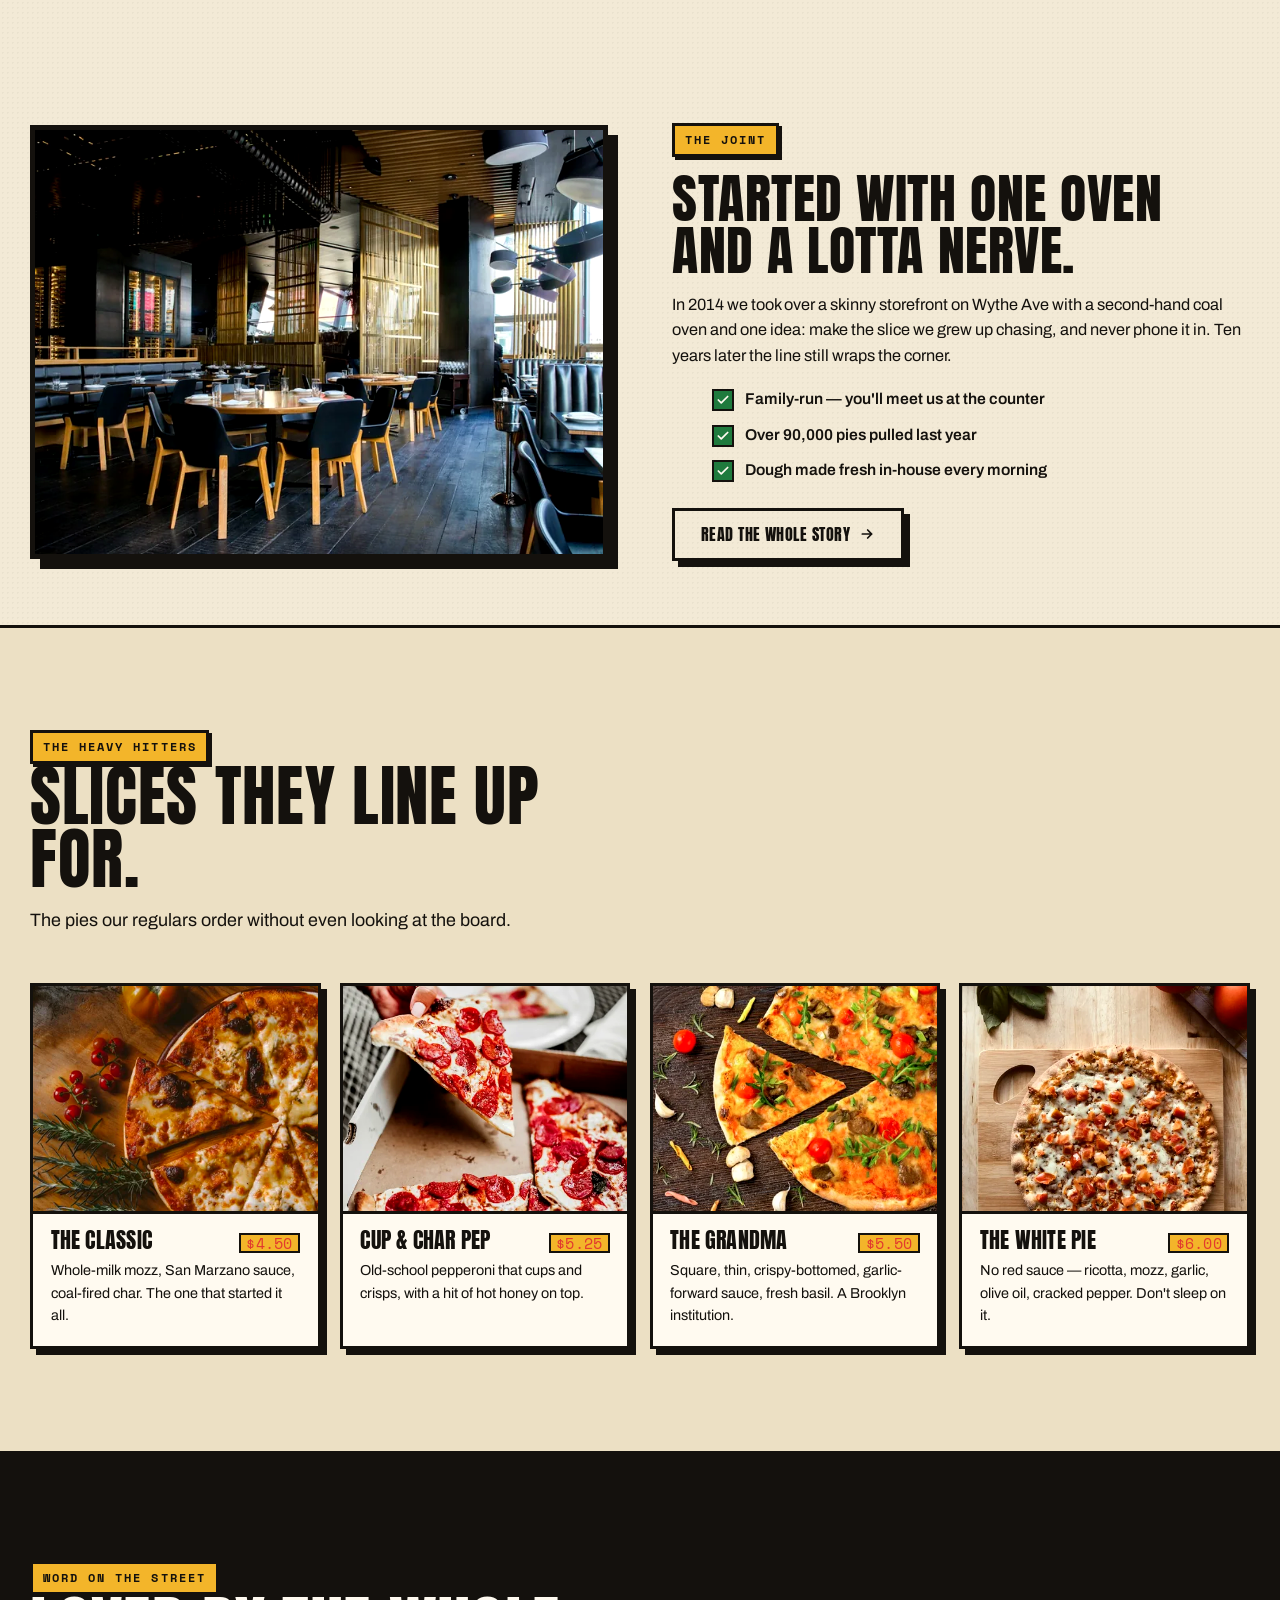
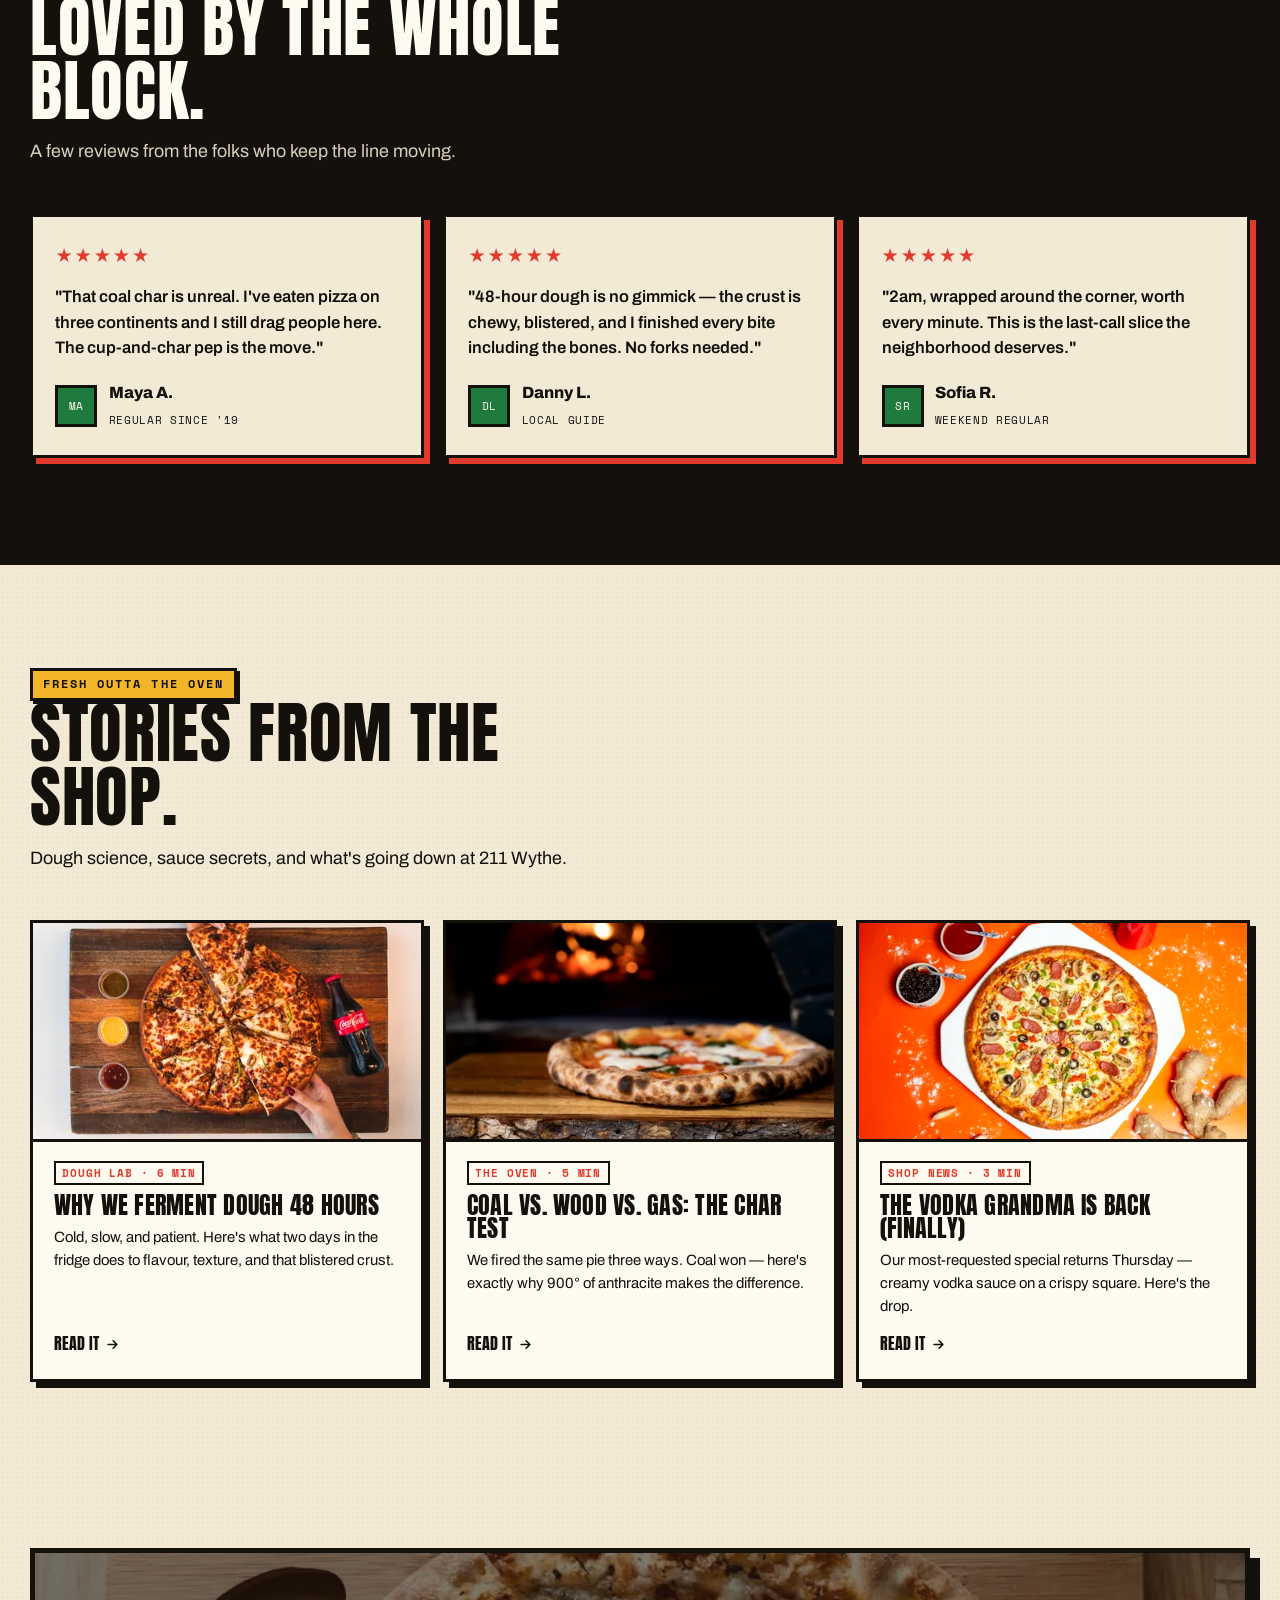
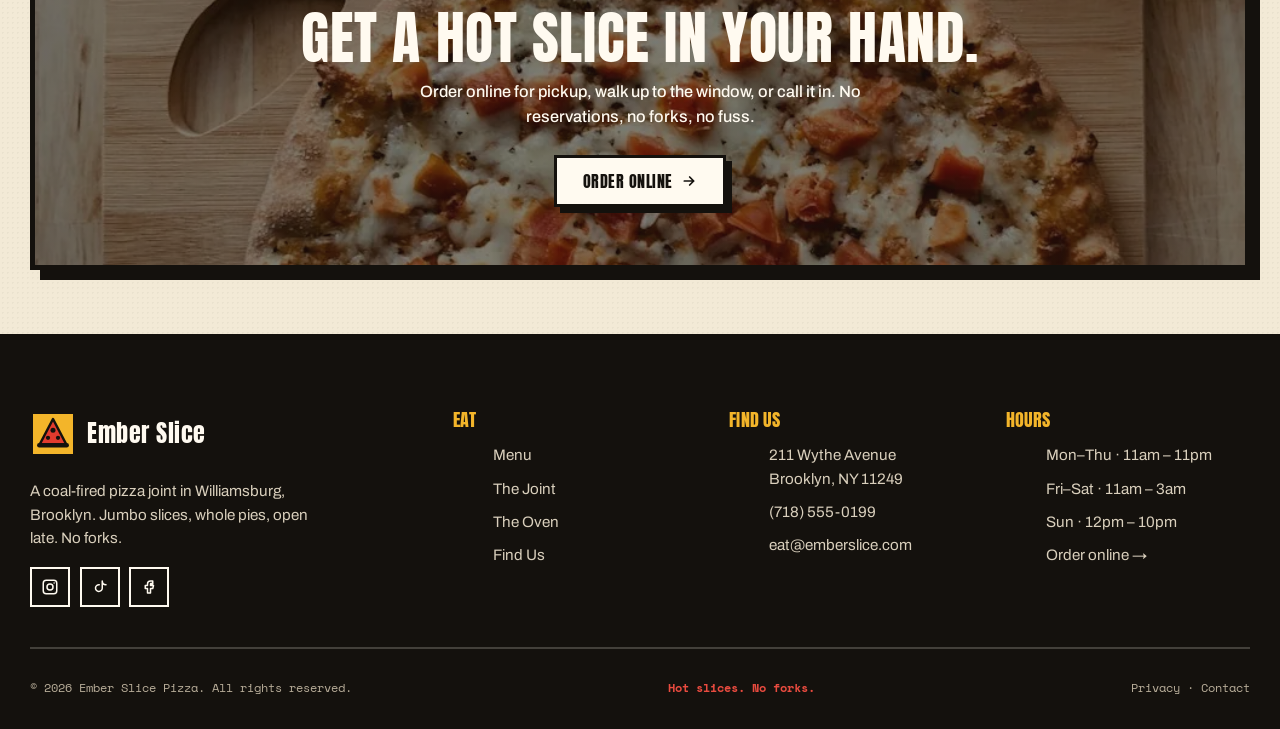
==== commit 2d9e13f3: "Improve accessibility audit score" ====
--- a/index.html
+++ b/index.html
@@ -63,7 +63,7 @@
       { "@type": "OpeningHoursSpecification", "dayOfWeek": ["Friday","Saturday"], "opens": "11:00", "closes": "03:00" },
       { "@type": "OpeningHoursSpecification", "dayOfWeek": ["Sunday"], "opens": "12:00", "closes": "22:00" }
     ],
-    "menu": "https://emberslice.com/menu.html",
+    "menu": "https://emberslice.com/menu",
     "acceptsReservations": "False",
     "sameAs": [
       "https://www.instagram.com/emberslice",
@@ -79,21 +79,21 @@
   <!-- ============ HEADER ============ -->
   <header class="site-header">
     <div class="wrap nav">
-      <a class="brand" href="/" aria-label="Ember Slice — home">
+      <a class="brand" href="/">
         <svg class="mark" viewBox="0 0 64 64" aria-hidden="true"><rect width="64" height="64" fill="#f3b52a"/><path d="M32 8 L54 50 H10 Z" fill="#e23b2e" stroke="#14110d" stroke-width="4" stroke-linejoin="round"/><path d="M10 50 H54" fill="none" stroke="#14110d" stroke-width="7" stroke-linecap="round"/><circle cx="32" cy="26" r="4" fill="#14110d"/><circle cx="24" cy="38" r="3.4" fill="#14110d"/><circle cx="40" cy="38" r="3.4" fill="#14110d"/></svg>
         <span>Ember Slice<small>Coal-Fired · BK</small></span>
       </a>
 
       <ul class="nav-links">
         <li><a href="/" aria-current="page">Home</a></li>
-        <li><a href="/menu.html">Menu</a></li>
-        <li><a href="/about.html">The Joint</a></li>
-        <li><a href="/journal.html">The Oven</a></li>
-        <li><a href="/visit.html">Find Us</a></li>
+        <li><a href="/menu">Menu</a></li>
+        <li><a href="/about">The Joint</a></li>
+        <li><a href="/journal">The Oven</a></li>
+        <li><a href="/visit">Find Us</a></li>
       </ul>
 
       <div class="nav-cta">
-        <a class="btn btn--ink" href="/visit.html#order">Order Now</a>
+        <a class="btn btn--ink" href="/visit#order">Order Now</a>
         <button class="nav-toggle" aria-label="Toggle menu" aria-expanded="false"><span></span></button>
       </div>
     </div>
@@ -108,8 +108,8 @@
           <h1 class="h-lead">Coal-fired<br/><em>slices</em> that<br/>bite back.</h1>
           <p class="lede">A Williamsburg pizza joint running a 900° coal oven since day one. Dough cold-fermented 48 hours, whole-milk mozz, char on the crust. Grab a jumbo slice or take the whole pie.</p>
           <div class="hero-actions">
-            <a class="btn" href="/menu.html">See the menu <svg class="arw" width="16" height="16" viewBox="0 0 24 24" fill="none" stroke="currentColor" stroke-width="2.6" aria-hidden="true"><path d="M5 12h14M13 6l6 6-6 6" stroke-linecap="round" stroke-linejoin="round"/></svg></a>
-            <a class="btn btn--green" href="/visit.html#order">Order online</a>
+            <a class="btn" href="/menu">See the menu <svg class="arw" width="16" height="16" viewBox="0 0 24 24" fill="none" stroke="currentColor" stroke-width="2.6" aria-hidden="true"><path d="M5 12h14M13 6l6 6-6 6" stroke-linecap="round" stroke-linejoin="round"/></svg></a>
+            <a class="btn btn--green" href="/visit#order">Order online</a>
           </div>
           <div class="hero-stats">
             <div><b>900°</b><span>Coal oven</span></div>
@@ -184,7 +184,7 @@
             <li><svg width="20" height="20" viewBox="0 0 24 24" fill="none" stroke="currentColor" stroke-width="3" aria-hidden="true"><path d="M20 6 9 17l-5-5" stroke-linecap="round" stroke-linejoin="round"/></svg> Over 90,000 pies pulled last year</li>
             <li><svg width="20" height="20" viewBox="0 0 24 24" fill="none" stroke="currentColor" stroke-width="3" aria-hidden="true"><path d="M20 6 9 17l-5-5" stroke-linecap="round" stroke-linejoin="round"/></svg> Dough made fresh in-house every morning</li>
           </ul>
-          <a class="btn btn--ghost" href="/about.html">Read the whole story <svg class="arw" width="16" height="16" viewBox="0 0 24 24" fill="none" stroke="currentColor" stroke-width="2.6" aria-hidden="true"><path d="M5 12h14M13 6l6 6-6 6" stroke-linecap="round" stroke-linejoin="round"/></svg></a>
+          <a class="btn btn--ghost" href="/about">Read the whole story <svg class="arw" width="16" height="16" viewBox="0 0 24 24" fill="none" stroke="currentColor" stroke-width="2.6" aria-hidden="true"><path d="M5 12h14M13 6l6 6-6 6" stroke-linecap="round" stroke-linejoin="round"/></svg></a>
         </div>
       </div>
     </section>
@@ -256,12 +256,12 @@
         </div>
         <div class="posts">
           <article class="post reveal">
-            <a class="post-art" href="/journal-cold-ferment-dough.html" aria-label="Read: Why we ferment our dough for 48 hours"><img src="/assets/img/ph-dough-800.webp" srcset="/assets/img/ph-dough-480.webp 480w, /assets/img/ph-dough-800.webp 800w, /assets/img/ph-dough-1000.webp 1000w" sizes="(max-width: 760px) calc(100vw - 2.4rem), 33vw" width="800" height="640" loading="lazy" decoding="async" alt="Hands reaching for slices of a fresh pizza" /></a>
+            <a class="post-art" href="/journal-cold-ferment-dough" aria-label="Read: Why we ferment our dough for 48 hours"><img src="/assets/img/ph-dough-800.webp" srcset="/assets/img/ph-dough-480.webp 480w, /assets/img/ph-dough-800.webp 800w, /assets/img/ph-dough-1000.webp 1000w" sizes="(max-width: 760px) calc(100vw - 2.4rem), 33vw" width="800" height="640" loading="lazy" decoding="async" alt="Hands reaching for slices of a fresh pizza" /></a>
             <div class="post-body">
               <span class="post-meta">Dough Lab · 6 min</span>
               <h3>Why we ferment dough 48 hours</h3>
               <p>Cold, slow, and patient. Here's what two days in the fridge does to flavour, texture, and that blistered crust.</p>
-              <a class="read" href="/journal-cold-ferment-dough.html">Read it <svg class="arw" width="15" height="15" viewBox="0 0 24 24" fill="none" stroke="currentColor" stroke-width="2.6" aria-hidden="true"><path d="M5 12h14M13 6l6 6-6 6" stroke-linecap="round" stroke-linejoin="round"/></svg></a>
+              <a class="read" href="/journal-cold-ferment-dough">Read it <svg class="arw" width="15" height="15" viewBox="0 0 24 24" fill="none" stroke="currentColor" stroke-width="2.6" aria-hidden="true"><path d="M5 12h14M13 6l6 6-6 6" stroke-linecap="round" stroke-linejoin="round"/></svg></a>
             </div>
           </article>
           <article class="post reveal">
@@ -270,7 +270,7 @@
               <span class="post-meta">The Oven · 5 min</span>
               <h3>Coal vs. wood vs. gas: the char test</h3>
               <p>We fired the same pie three ways. Coal won — here's exactly why 900° of anthracite makes the difference.</p>
-              <a class="read" href="/journal.html">Read it <svg class="arw" width="15" height="15" viewBox="0 0 24 24" fill="none" stroke="currentColor" stroke-width="2.6" aria-hidden="true"><path d="M5 12h14M13 6l6 6-6 6" stroke-linecap="round" stroke-linejoin="round"/></svg></a>
+              <a class="read" href="/journal">Read it <svg class="arw" width="15" height="15" viewBox="0 0 24 24" fill="none" stroke="currentColor" stroke-width="2.6" aria-hidden="true"><path d="M5 12h14M13 6l6 6-6 6" stroke-linecap="round" stroke-linejoin="round"/></svg></a>
             </div>
           </article>
           <article class="post reveal">
@@ -279,7 +279,7 @@
               <span class="post-meta">Shop News · 3 min</span>
               <h3>The Vodka Grandma is back (finally)</h3>
               <p>Our most-requested special returns Thursday — creamy vodka sauce on a crispy square. Here's the drop.</p>
-              <a class="read" href="/journal.html">Read it <svg class="arw" width="15" height="15" viewBox="0 0 24 24" fill="none" stroke="currentColor" stroke-width="2.6" aria-hidden="true"><path d="M5 12h14M13 6l6 6-6 6" stroke-linecap="round" stroke-linejoin="round"/></svg></a>
+              <a class="read" href="/journal">Read it <svg class="arw" width="15" height="15" viewBox="0 0 24 24" fill="none" stroke="currentColor" stroke-width="2.6" aria-hidden="true"><path d="M5 12h14M13 6l6 6-6 6" stroke-linecap="round" stroke-linejoin="round"/></svg></a>
             </div>
           </article>
         </div>
@@ -292,7 +292,7 @@
         <div class="cta-band cta-band--photo cta-band--whitepie reveal">
           <h2>Get a hot slice in your hand.</h2>
           <p>Order online for pickup, walk up to the window, or call it in. No reservations, no forks, no fuss.</p>
-          <a class="btn btn--cream" href="/visit.html#order">Order online <svg class="arw" width="16" height="16" viewBox="0 0 24 24" fill="none" stroke="currentColor" stroke-width="2.6" aria-hidden="true"><path d="M5 12h14M13 6l6 6-6 6" stroke-linecap="round" stroke-linejoin="round"/></svg></a>
+          <a class="btn btn--cream" href="/visit#order">Order online <svg class="arw" width="16" height="16" viewBox="0 0 24 24" fill="none" stroke="currentColor" stroke-width="2.6" aria-hidden="true"><path d="M5 12h14M13 6l6 6-6 6" stroke-linecap="round" stroke-linejoin="round"/></svg></a>
         </div>
       </div>
     </section>
@@ -303,7 +303,7 @@
     <div class="wrap">
       <div class="foot-grid">
         <div>
-          <a class="brand" href="/" aria-label="Ember Slice — home">
+          <a class="brand" href="/">
             <svg class="mark" viewBox="0 0 64 64" aria-hidden="true"><rect width="64" height="64" fill="#f3b52a"/><path d="M32 8 L54 50 H10 Z" fill="#e23b2e" stroke="#14110d" stroke-width="4" stroke-linejoin="round"/><path d="M10 50 H54" fill="none" stroke="#14110d" stroke-width="7" stroke-linecap="round"/><circle cx="32" cy="26" r="4" fill="#14110d"/><circle cx="24" cy="38" r="3.4" fill="#14110d"/><circle cx="40" cy="38" r="3.4" fill="#14110d"/></svg>
             <span>Ember Slice</span>
           </a>
@@ -315,16 +315,16 @@
           </div>
         </div>
         <div class="foot-col">
-          <h4>Eat</h4>
+          <h3>Eat</h3>
           <ul>
-            <li><a href="/menu.html">Menu</a></li>
-            <li><a href="/about.html">The Joint</a></li>
-            <li><a href="/journal.html">The Oven</a></li>
-            <li><a href="/visit.html">Find Us</a></li>
+            <li><a href="/menu">Menu</a></li>
+            <li><a href="/about">The Joint</a></li>
+            <li><a href="/journal">The Oven</a></li>
+            <li><a href="/visit">Find Us</a></li>
           </ul>
         </div>
         <div class="foot-col">
-          <h4>Find Us</h4>
+          <h3>Find Us</h3>
           <ul>
             <li><a href="https://maps.google.com/?q=211+Wythe+Ave+Brooklyn+NY" rel="noopener">211 Wythe Avenue<br/>Brooklyn, NY 11249</a></li>
             <li><a href="tel:+17185550199">(718) 555-0199</a></li>
@@ -332,19 +332,19 @@
           </ul>
         </div>
         <div class="foot-col">
-          <h4>Hours</h4>
+          <h3>Hours</h3>
           <ul>
             <li>Mon–Thu · 11am – 11pm</li>
             <li>Fri–Sat · 11am – 3am</li>
             <li>Sun · 12pm – 10pm</li>
-            <li><a href="/visit.html#order">Order online →</a></li>
+            <li><a href="/visit#order">Order online →</a></li>
           </ul>
         </div>
       </div>
       <div class="foot-bottom">
         <span>© <span data-year>2026</span> Ember Slice Pizza. All rights reserved.</span>
         <span class="sig-line">Hot slices. No forks.</span>
-        <span><a href="/privacy.html">Privacy</a> · <a href="/visit.html">Contact</a></span>
+        <span><a href="/privacy">Privacy</a> · <a href="/visit">Contact</a></span>
       </div>
     </div>
   </footer>
--- a/assets/css/styles.min.css
+++ b/assets/css/styles.min.css
@@ -1 +1 @@
-:root{--ink: #14110d;--ink-2: #2a241c;--paper: #f3ead6;--paper-2: #ece0c4;--cream: #fffaf0;--red: #e23b2e;--red-d: #bf2a20;--green: #1f7a3d;--green-d: #17602f;--yellow: #f3b52a;--line: var(--ink);--font-display: "Anton", "Arial Narrow", sans-serif;--font-body: "Archivo", system-ui, -apple-system, sans-serif;--font-mono: "Space Mono", ui-monospace, monospace;--wrap: 1220px;--bd: 3px solid var(--ink);--bd-thick: 5px solid var(--ink);--sh: 6px 6px 0 var(--ink);--sh-lg: 10px 10px 0 var(--ink);--sh-red: 6px 6px 0 var(--red);--ease: cubic-bezier(.2,.9,.3,1)}*,*:before,*:after{box-sizing:border-box}*{margin:0}html{scroll-behavior:smooth;-webkit-text-size-adjust:100%}body{font-family:var(--font-body);color:var(--ink);background:var(--paper);line-height:1.55;font-size:1.02rem;-webkit-font-smoothing:antialiased;text-rendering:optimizeLegibility;overflow-x:hidden;background-image:radial-gradient(rgba(20,17,13,.035) 1px,transparent 1px);background-size:5px 5px}img,svg{display:block;max-width:100%}a{color:inherit;text-decoration:none}.hero-art img,.split-media img,.drink-art img,.post-art img,.media-cover img,.article-hero img,.article-figure img{filter:contrast(1.06) saturate(1.08)}h1,h2,h3,h4{font-family:var(--font-display);font-weight:400;line-height:.95;letter-spacing:.01em;text-transform:uppercase;color:var(--ink)}:focus-visible{outline:3px solid var(--red);outline-offset:3px}::selection{background:var(--yellow);color:var(--ink)}.skip{position:absolute;left:-9999px;top:0;z-index:200;background:var(--ink);color:var(--cream);padding:.7rem 1.1rem;font-weight:700;border:var(--bd)}.skip:focus{left:1rem;top:1rem}.wrap{width:min(100% - 2.4rem,var(--wrap));margin-inline:auto}.section{padding:clamp(3.5rem,8vw,6.5rem) 0}.section--tight{padding:clamp(2.5rem,5vw,4rem) 0}.section--top-3{padding-top:3rem}.section--top-2-5{padding-top:2.5rem}.section--top-1-5{padding-top:1.5rem}.section--paper-bordered{background:var(--paper-2);border-top:var(--bd);border-bottom:var(--bd)}.eyebrow--center{justify-content:center}.mt-2{margin-top:2rem}.mb-1-4{margin-bottom:1.4rem}.text-link{color:var(--red);font-weight:700}.eyebrow{font-family:var(--font-mono);font-weight:700;font-size:.72rem;letter-spacing:.18em;text-transform:uppercase;color:var(--ink);background:var(--yellow);border:var(--bd);padding:.3rem .6rem;display:inline-flex;align-items:center;gap:.5rem;box-shadow:3px 3px 0 var(--ink)}.head{max-width:62ch;margin-bottom:clamp(2rem,4vw,3rem)}.head h2{font-size:clamp(2.2rem,6vw,4.2rem)}.head p{margin-top:1rem;font-size:clamp(1.02rem,1.4vw,1.16rem);max-width:56ch}.btn{--bg: var(--red);--fg: var(--cream);display:inline-flex;align-items:center;gap:.55rem;font-family:var(--font-display);text-transform:uppercase;letter-spacing:.03em;font-size:1.02rem;line-height:1;padding:.95rem 1.6rem;background:var(--bg);color:var(--fg);border:var(--bd);box-shadow:var(--sh);cursor:pointer;transition:transform .1s var(--ease),box-shadow .1s var(--ease)}.btn:hover{transform:translate(-2px,-2px);box-shadow:8px 8px 0 var(--ink)}.btn:active{transform:translate(3px,3px);box-shadow:2px 2px 0 var(--ink)}.btn--ink{--bg: var(--ink);--fg: var(--cream)}.btn--green{--bg: var(--green);--fg: var(--cream)}.btn--cream{--bg: var(--cream);--fg: var(--ink)}.btn--ghost{--bg: transparent;--fg: var(--ink)}.btn--full{width:100%;justify-content:center}.arw{transition:transform .15s var(--ease)}.btn:hover .arw,.read:hover .arw{transform:translate(3px)}.site-header{position:sticky;top:0;z-index:100;background:var(--paper);border-bottom:var(--bd-thick)}.site-header.is-stuck{box-shadow:0 6px #14110d1f}.nav{display:flex;align-items:center;justify-content:space-between;gap:1.5rem;padding:.9rem 0}.brand{display:inline-flex;align-items:center;gap:.7rem}.brand .mark{width:46px;height:46px;border:var(--bd);box-shadow:3px 3px 0 var(--ink);background:var(--yellow)}.brand span{font-family:var(--font-display);font-size:1.5rem;line-height:.8;display:flex;flex-direction:column;letter-spacing:.02em}.brand small{font-family:var(--font-mono);font-size:.56rem;letter-spacing:.24em;text-transform:uppercase;color:var(--red);margin-top:.3rem;font-weight:700}.nav-links{display:flex;align-items:center;gap:.4rem;list-style:none}.nav-links a{font-family:var(--font-mono);font-weight:700;font-size:.82rem;text-transform:uppercase;letter-spacing:.06em;padding:.45rem .7rem;border:2px solid transparent}.nav-links a:hover{border-color:var(--ink);background:var(--yellow)}.nav-links a[aria-current=page]{background:var(--ink);color:var(--cream)}.nav-cta{display:flex;align-items:center;gap:.8rem}.nav-cta .btn{padding:.7rem 1.1rem;font-size:.92rem}.nav-toggle{display:none;width:46px;height:46px;background:var(--yellow);border:var(--bd);box-shadow:3px 3px 0 var(--ink);cursor:pointer;position:relative}.nav-toggle span,.nav-toggle span:before,.nav-toggle span:after{content:"";position:absolute;left:50%;top:50%;width:22px;height:3px;background:var(--ink);transform:translate(-50%,-50%)}.nav-toggle span:before{transform:translate(-50%,-9px)}.nav-toggle span:after{transform:translate(-50%,6px)}.checker{height:26px;background:conic-gradient(var(--ink) 90deg,transparent 90deg 180deg,var(--ink) 180deg 270deg,transparent 270deg);background-size:26px 26px;border-top:var(--bd);border-bottom:var(--bd)}.ticker{background:var(--red);color:var(--cream);border-top:var(--bd);border-bottom:var(--bd);overflow:hidden;white-space:nowrap;padding:.55rem 0}.ticker-track{display:inline-flex;gap:0;animation:ticker 28s linear infinite;will-change:transform}.ticker-track span{font-family:var(--font-display);text-transform:uppercase;letter-spacing:.04em;font-size:1.15rem;padding:0 1.3rem;display:inline-flex;align-items:center}@keyframes ticker{to{transform:translate(-50%)}}@media(prefers-reduced-motion:reduce){.ticker-track{animation:none}}.hero{padding:clamp(2.5rem,6vw,5rem) 0 clamp(2rem,5vw,4rem)}.hero-grid{display:grid;grid-template-columns:1.05fr .95fr;gap:clamp(2rem,5vw,4rem);align-items:center}.hero .eyebrow{margin-bottom:1.3rem}.h-lead{font-size:clamp(3rem,9vw,6.6rem);line-height:.86;letter-spacing:0}.h-lead em{font-style:normal;color:var(--red);-webkit-text-stroke:2px var(--ink);paint-order:stroke fill}.hero .lede{margin:1.4rem 0 1.8rem;font-size:clamp(1.04rem,1.5vw,1.2rem);max-width:46ch;font-weight:500}.hero-actions{display:flex;flex-wrap:wrap;gap:.9rem}.hero-stats{display:flex;gap:0;margin-top:2.2rem;border:var(--bd);box-shadow:var(--sh);background:var(--cream)}.hero-stats>div{flex:1;padding:1rem 1.1rem;border-right:var(--bd)}.hero-stats>div:last-child{border-right:0}.hero-stats b{font-family:var(--font-display);font-size:1.9rem;display:block;line-height:1;color:var(--red)}.hero-stats span{font-family:var(--font-mono);font-size:.66rem;text-transform:uppercase;letter-spacing:.08em;display:block;margin-top:.35rem}.hero-visual{position:relative}.hero-art{border:var(--bd-thick);box-shadow:var(--sh-lg);background:var(--ink);overflow:hidden;aspect-ratio:1/1}.hero-art img{width:100%;height:100%;object-fit:cover}.sticker{position:absolute;z-index:3;font-family:var(--font-display);text-transform:uppercase;background:var(--yellow);border:var(--bd);box-shadow:var(--sh);padding:.7rem .9rem;text-align:center;line-height:.9;transform:rotate(-8deg)}.sticker small{display:block;font-family:var(--font-mono);font-size:.58rem;letter-spacing:.1em;font-weight:700}.sticker b{font-size:1.8rem}.sticker--tr{top:-18px;right:-16px}.sticker--bl{bottom:-20px;left:-18px;background:var(--red);color:var(--cream);transform:rotate(6deg)}.cards{display:grid;grid-template-columns:repeat(4,1fr);gap:1.2rem}.card{background:var(--cream);border:var(--bd);box-shadow:var(--sh);padding:1.5rem 1.3rem;transition:transform .12s var(--ease),box-shadow .12s var(--ease)}.card:hover{transform:translate(-3px,-3px);box-shadow:var(--sh-lg)}.card .ic{width:54px;height:54px;display:grid;place-items:center;background:var(--red);color:var(--cream);border:var(--bd);margin-bottom:1rem}.card:nth-child(2n) .ic{background:var(--green)}.card:nth-child(3n) .ic{background:var(--yellow);color:var(--ink)}.card h3{font-size:1.5rem;margin-bottom:.5rem}.card p{font-size:.95rem}.split{display:grid;grid-template-columns:1fr 1fr;gap:clamp(2rem,5vw,4rem);align-items:center}.split-media{border:var(--bd-thick);box-shadow:var(--sh-lg);background:var(--ink);aspect-ratio:4/3;overflow:hidden}.split-media img{width:100%;height:100%;object-fit:cover}.split-copy .eyebrow{margin-bottom:1rem}.split-copy h2{font-size:clamp(2rem,5vw,3.4rem);margin-bottom:1rem}.split-copy p{margin-bottom:1.2rem}.tick-list{list-style:none;margin:0 0 1.6rem;display:grid;gap:.7rem}.tick-list li{display:flex;gap:.7rem;align-items:flex-start;font-weight:600;font-size:.98rem}.tick-list svg{flex:none;margin-top:2px;background:var(--green);color:var(--cream);border:2px solid var(--ink);padding:2px;width:22px;height:22px}.drinks{display:grid;grid-template-columns:repeat(4,1fr);gap:1.2rem}.drink{background:var(--cream);border:var(--bd);box-shadow:var(--sh);display:flex;flex-direction:column;transition:transform .12s var(--ease),box-shadow .12s var(--ease)}.drink:hover{transform:translate(-3px,-3px);box-shadow:var(--sh-lg)}.drink-art{aspect-ratio:5/4;overflow:hidden;border-bottom:var(--bd);background:var(--ink)}.drink-art img{width:100%;height:100%;object-fit:cover}.drink-body{padding:1rem 1.1rem 1.2rem}.drink-body h3{font-size:1.35rem;display:flex;justify-content:space-between;align-items:baseline;gap:.5rem;margin-bottom:.4rem}.drink-body h3 span{font-family:var(--font-mono);font-size:.95rem;color:var(--red);background:var(--yellow);border:2px solid var(--ink);padding:.05rem .35rem;white-space:nowrap}.drink-body p{font-size:.9rem}.dark-block{background:var(--ink);color:var(--cream);border-top:var(--bd-thick);border-bottom:var(--bd-thick)}.dark-block h2,.dark-block h3,.dark-block h4{color:var(--cream)}.dark-block .head p{color:#d9cfbc}.dark-block .card,.dark-block .card h3,.dark-block .card p{color:var(--ink)}.quotes{display:grid;grid-template-columns:repeat(3,1fr);gap:1.2rem}.quote{background:var(--paper);color:var(--ink);border:var(--bd);box-shadow:var(--sh-red);padding:1.5rem 1.4rem}.stars{color:var(--red);font-size:1.2rem;letter-spacing:.1em;margin-bottom:.8rem}.quote blockquote p{font-weight:600;font-size:1.04rem;margin-bottom:1.2rem}.quote figcaption footer{display:flex;align-items:center;gap:.7rem}.av{width:42px;height:42px;display:grid;place-items:center;background:var(--green);color:var(--cream);border:var(--bd);font-family:var(--font-display);font-size:1rem}.quote figcaption b{display:block;font-weight:800}.quote figcaption span{font-family:var(--font-mono);font-size:.7rem;text-transform:uppercase;letter-spacing:.06em}.posts{display:grid;grid-template-columns:repeat(3,1fr);gap:1.2rem}.post{background:var(--cream);border:var(--bd);box-shadow:var(--sh);display:flex;flex-direction:column;transition:transform .12s var(--ease),box-shadow .12s var(--ease)}.post:hover{transform:translate(-3px,-3px);box-shadow:var(--sh-lg)}.post-art{aspect-ratio:16/9;overflow:hidden;border-bottom:var(--bd);background:var(--ink)}.post-art img{width:100%;height:100%;object-fit:cover}.post-body{padding:1.2rem 1.3rem 1.4rem;display:flex;flex-direction:column;gap:.55rem;flex:1}.post-meta{font-family:var(--font-mono);font-size:.68rem;font-weight:700;text-transform:uppercase;letter-spacing:.08em;color:var(--red);align-self:flex-start;border:2px solid var(--ink);padding:.12rem .4rem}.post-body h3{font-size:1.5rem}.post-body p{font-size:.93rem}.read{margin-top:auto;font-family:var(--font-display);text-transform:uppercase;display:inline-flex;align-items:center;gap:.4rem;color:var(--ink);padding-top:.3rem}.read:hover{color:var(--red)}.cta-band{background:var(--red);color:var(--cream);border:var(--bd-thick);box-shadow:var(--sh-lg);padding:clamp(2.2rem,5vw,3.6rem);text-align:center}.cta-band--photo{background:linear-gradient(#14110d8c,#14110d8c),var(--cta-bg) center/cover}.cta-band--whitepie{--cta-bg: url(/assets/img/ph-whitepie-1000.webp)}.cta-band h2{color:var(--cream);font-size:clamp(2rem,6vw,3.6rem);margin-bottom:.8rem}.cta-band p{max-width:52ch;margin:0 auto 1.6rem;font-weight:500}.page-hero{background:var(--ink);color:var(--cream);border-bottom:var(--bd-thick);padding:clamp(2.5rem,6vw,4.5rem) 0 clamp(2rem,5vw,3.5rem);text-align:center}.page-hero h1{color:var(--cream);font-size:clamp(2.6rem,8vw,5rem);margin:1rem 0}.page-hero p{max-width:58ch;margin:0 auto;color:#d9cfbc;font-weight:500}.page-hero .eyebrow{color:var(--ink)}.crumbs{font-family:var(--font-mono);font-size:.74rem;text-transform:uppercase;letter-spacing:.08em;color:var(--yellow)}.crumbs a:hover{color:var(--cream);text-decoration:underline}.menu-tabs{display:flex;flex-wrap:wrap;gap:.6rem;margin-bottom:2rem}.menu-tabs button{font-family:var(--font-display);text-transform:uppercase;font-size:1rem;padding:.6rem 1.1rem;background:var(--cream);border:var(--bd);box-shadow:3px 3px 0 var(--ink);cursor:pointer}.menu-tabs button[aria-selected=true]{background:var(--red);color:var(--cream)}.menu-tabs button:hover{background:var(--yellow);color:var(--ink)}.menu-tabs button[aria-selected=true]:hover{background:var(--red-d);color:var(--cream)}.menu-list{display:grid;grid-template-columns:1fr 1fr;gap:0;border:var(--bd);box-shadow:var(--sh);background:var(--cream)}.menu-item{display:grid;grid-template-columns:1fr auto;gap:.1rem .8rem;padding:1.1rem 1.3rem;border-bottom:var(--bd);border-right:var(--bd)}.menu-item:nth-child(2n){border-right:0}.mi-name{font-family:var(--font-display);font-size:1.25rem;text-transform:uppercase;display:flex;align-items:center;gap:.5rem;flex-wrap:wrap}.mi-price{font-family:var(--font-mono);font-weight:700;font-size:1.05rem;color:var(--red)}.mi-desc{grid-column:1 / -1;font-size:.9rem;color:var(--ink-2)}.mi-tag{font-family:var(--font-mono);font-size:.6rem;font-weight:700;text-transform:uppercase;letter-spacing:.06em;background:var(--green);color:var(--cream);border:2px solid var(--ink);padding:.1rem .35rem}.form-note{font-family:var(--font-mono);font-size:.82rem;color:var(--ink-2)}.field{display:grid;gap:.4rem;margin-bottom:1rem}.field label{font-family:var(--font-mono);font-weight:700;font-size:.78rem;text-transform:uppercase;letter-spacing:.06em}.field input,.field textarea,.field select{font-family:var(--font-body);font-size:1rem;padding:.8rem 1rem;background:var(--cream);border:var(--bd);color:var(--ink)}.field input:focus,.field textarea:focus,.field select:focus{outline:none;box-shadow:var(--sh)}.form-success{display:none;background:var(--green);color:var(--cream);border:var(--bd);box-shadow:var(--sh);padding:1rem 1.2rem;font-weight:700;margin-top:1rem}.form-success.show{display:block}.site-footer{background:var(--ink);color:var(--cream);border-top:var(--bd-thick);padding:clamp(3rem,6vw,4.5rem) 0 2rem}.site-footer h4{color:var(--yellow);font-size:1.15rem;margin-bottom:1rem}.foot-grid{display:grid;grid-template-columns:1.6fr 1fr 1fr 1fr;gap:2rem;padding-bottom:2.5rem;border-bottom:2px solid rgba(255,250,240,.2)}.site-footer .brand span{color:var(--cream)}.foot-about{margin:1rem 0;color:#d9cfbc;font-size:.95rem;max-width:34ch}.foot-col ul{list-style:none;display:grid;gap:.6rem}.foot-col a,.foot-col li{color:#d9cfbc;font-size:.95rem}.foot-col a:hover{color:var(--yellow)}.socials{display:flex;gap:.6rem}.socials a{width:40px;height:40px;display:grid;place-items:center;border:2px solid var(--cream);color:var(--cream)}.socials a:hover{background:var(--yellow);color:var(--ink);border-color:var(--yellow)}.foot-bottom{display:flex;flex-wrap:wrap;justify-content:space-between;gap:1rem;padding-top:1.8rem;font-family:var(--font-mono);font-size:.78rem;color:#b8ad99}.foot-bottom a:hover{color:var(--yellow)}.sig-line{color:var(--red);font-weight:700}.article{max-width:720px;margin-inline:auto}.article p{margin:1.1rem 0;font-size:1.06rem}.article h2{font-size:clamp(1.8rem,4vw,2.6rem);margin:2.2rem 0 .8rem}.article h3{font-size:1.5rem;margin:1.8rem 0 .6rem}.article ul,.article ol{margin:1rem 0 1rem 1.4rem;display:grid;gap:.5rem}.article blockquote{border-left:var(--bd-thick);padding:.4rem 0 .4rem 1.2rem;margin:1.6rem 0;font-family:var(--font-display);font-size:1.4rem;text-transform:uppercase;line-height:1.05}.article-lead{font-size:1.2rem;font-weight:600}.article-figure,.article-hero{border:var(--bd);box-shadow:var(--sh);overflow:hidden;margin:1.5rem 0 2rem;background:var(--ink)}.article-figure img,.article-hero img{width:100%;display:block}.newsletter{background:var(--yellow);border:var(--bd-thick);box-shadow:var(--sh-lg);padding:clamp(1.8rem,4vw,2.8rem);display:grid;grid-template-columns:1.2fr 1fr;gap:2rem;align-items:center}.newsletter h2{font-size:clamp(1.8rem,4vw,2.6rem)}.newsletter p{margin-top:.6rem;font-weight:500}.newsletter form{display:flex;flex-wrap:wrap;gap:.7rem}.newsletter input{flex:1;min-width:200px;font-family:var(--font-body);font-size:1rem;padding:.85rem 1rem;background:var(--cream);border:var(--bd);color:var(--ink)}.newsletter input:focus{outline:none;box-shadow:var(--sh)}@media(max-width:780px){.newsletter{grid-template-columns:1fr}}.visit-grid{display:grid;grid-template-columns:1fr 1fr;gap:clamp(2rem,5vw,3.5rem);align-items:start}.info-rows{display:grid;gap:1rem;margin-bottom:1.5rem}.info-row{display:flex;gap:1rem;align-items:flex-start;background:var(--cream);border:var(--bd);box-shadow:4px 4px 0 var(--ink);padding:1rem 1.1rem}.info-row .ic{flex:none;width:42px;height:42px;display:grid;place-items:center;background:var(--red);color:var(--cream);border:var(--bd)}.info-row b{display:block;font-family:var(--font-display);text-transform:uppercase;font-size:1.15rem}.info-row span{font-size:.95rem}.info-row a{color:var(--red);font-weight:700;text-decoration:underline}.hours-table{width:100%;border-collapse:collapse;border:var(--bd);box-shadow:var(--sh);background:var(--cream)}.hours-table td{padding:.7rem 1.1rem;border-bottom:2px solid var(--line);font-weight:600}.hours-table td:last-child{text-align:right;font-family:var(--font-mono)}.hours-table tr:last-child td{border-bottom:0}.hours-table tr.today{background:var(--yellow)}.hours-table tr.today td:first-child:after{content:" \b7  today";font-family:var(--font-mono);font-size:.68rem;text-transform:uppercase;color:var(--red-d)}.map-embed{border:var(--bd);box-shadow:var(--sh);overflow:hidden}.map-embed svg{width:100%;display:block}.media-cover{border:var(--bd-thick);box-shadow:var(--sh-lg);overflow:hidden;background:var(--ink)}.media-cover img{width:100%;height:100%;object-fit:cover}.media-cover--wide{aspect-ratio:16/6}.visit-cover-wrap{margin-top:2rem;margin-bottom:.5rem}.visit-heading{font-size:1.7rem;margin:2rem 0 .6rem}.map-embed--spaced{margin-top:2rem}.order-heading{font-size:2rem;margin:.8rem 0 .4rem}.form-success--full{flex-basis:100%}.crumbs--spaced{margin-bottom:1rem}.crumbs--privacy{margin-bottom:1rem;color:var(--red)}.article-title{font-size:clamp(2.2rem,6vw,3.6rem);margin:.8rem 0 1.4rem}.privacy-title{font-size:clamp(2.2rem,6vw,3.2rem);margin-bottom:1rem}.foot-bottom--flush{border:0;margin-top:0}.not-found{min-height:72vh;display:grid;place-items:center;text-align:center}.not-found__wrap{max-width:600px}.not-found__mark{margin:0 auto 1.5rem}.not-found__title{font-size:clamp(2.6rem,8vw,4.4rem);margin:1.2rem 0}.not-found__copy{font-size:1.1rem;font-weight:500;max-width:44ch;margin:0 auto 2rem}.not-found__actions{display:flex;gap:.9rem;justify-content:center;flex-wrap:wrap}.form-card{background:var(--cream);border:var(--bd-thick);box-shadow:var(--sh-lg);padding:clamp(1.5rem,3vw,2.2rem)}.field-row{display:grid;grid-template-columns:1fr 1fr;gap:1rem}.sig{font-family:var(--font-display);text-transform:uppercase;font-size:1.3rem;margin-top:1.4rem}.sig small{display:block;font-family:var(--font-mono);font-size:.68rem;letter-spacing:.06em;text-transform:uppercase;color:var(--red);margin-top:.2rem}.stat-num{font-size:2.8rem!important;color:var(--red)!important}.reveal{opacity:0;transform:translateY(22px);transition:opacity .5s var(--ease),transform .5s var(--ease)}.reveal.in{opacity:1;transform:none}@media(prefers-reduced-motion:reduce){.reveal{opacity:1;transform:none}}@media(max-width:1000px){.cards,.drinks{grid-template-columns:repeat(2,1fr)}.quotes,.posts{grid-template-columns:1fr}.foot-grid{grid-template-columns:1fr 1fr}}@media(max-width:780px){.nav-links,.nav-cta .btn{display:none}.nav-toggle{display:block}body.nav-open .nav-links{display:flex;flex-direction:column;align-items:stretch;position:absolute;left:0;right:0;top:100%;background:var(--paper);border-bottom:var(--bd-thick);padding:1rem 1.2rem;gap:.5rem;z-index:90}.site-header{position:relative}.hero-grid{grid-template-columns:1fr}.hero-visual{order:-1}.split,.visit-grid,.field-row,.menu-list{grid-template-columns:1fr}.menu-item{border-right:0!important}}@media(max-width:560px){.cards,.drinks,.foot-grid{grid-template-columns:1fr}.hero-stats{flex-direction:column}.hero-stats>div{border-right:0;border-bottom:var(--bd)}.hero-stats>div:last-child{border-bottom:0}.foot-bottom{flex-direction:column}}
+:root{--ink: #14110d;--ink-2: #2a241c;--paper: #f3ead6;--paper-2: #ece0c4;--cream: #fffaf0;--red: #e23b2e;--red-d: #bf2a20;--green: #1f7a3d;--green-d: #17602f;--yellow: #f3b52a;--line: var(--ink);--font-display: "Anton", "Arial Narrow", sans-serif;--font-body: "Archivo", system-ui, -apple-system, sans-serif;--font-mono: "Space Mono", ui-monospace, monospace;--wrap: 1220px;--bd: 3px solid var(--ink);--bd-thick: 5px solid var(--ink);--sh: 6px 6px 0 var(--ink);--sh-lg: 10px 10px 0 var(--ink);--sh-red: 6px 6px 0 var(--red);--ease: cubic-bezier(.2,.9,.3,1)}*,*:before,*:after{box-sizing:border-box}*{margin:0}html{scroll-behavior:smooth;-webkit-text-size-adjust:100%}body{font-family:var(--font-body);color:var(--ink);background:var(--paper);line-height:1.55;font-size:1.02rem;-webkit-font-smoothing:antialiased;text-rendering:optimizeLegibility;overflow-x:hidden;background-image:radial-gradient(rgba(20,17,13,.035) 1px,transparent 1px);background-size:5px 5px}img,svg{display:block;max-width:100%}a{color:inherit;text-decoration:none}.hero-art img,.split-media img,.drink-art img,.post-art img,.media-cover img,.article-hero img,.article-figure img{filter:contrast(1.06) saturate(1.08)}h1,h2,h3,h4{font-family:var(--font-display);font-weight:400;line-height:.95;letter-spacing:.01em;text-transform:uppercase;color:var(--ink)}:focus-visible{outline:3px solid var(--red);outline-offset:3px}::selection{background:var(--yellow);color:var(--ink)}.skip{position:absolute;left:-9999px;top:0;z-index:200;background:var(--ink);color:var(--cream);padding:.7rem 1.1rem;font-weight:700;border:var(--bd)}.skip:focus{left:1rem;top:1rem}.wrap{width:min(100% - 2.4rem,var(--wrap));margin-inline:auto}.section{padding:clamp(3.5rem,8vw,6.5rem) 0}.section--tight{padding:clamp(2.5rem,5vw,4rem) 0}.section--top-3{padding-top:3rem}.section--top-2-5{padding-top:2.5rem}.section--top-1-5{padding-top:1.5rem}.section--paper-bordered{background:var(--paper-2);border-top:var(--bd);border-bottom:var(--bd)}.eyebrow--center{justify-content:center}.mt-2{margin-top:2rem}.mb-1-4{margin-bottom:1.4rem}.text-link{color:var(--red);font-weight:700}.eyebrow{font-family:var(--font-mono);font-weight:700;font-size:.72rem;letter-spacing:.18em;text-transform:uppercase;color:var(--ink);background:var(--yellow);border:var(--bd);padding:.3rem .6rem;display:inline-flex;align-items:center;gap:.5rem;box-shadow:3px 3px 0 var(--ink)}.head{max-width:62ch;margin-bottom:clamp(2rem,4vw,3rem)}.head h2{font-size:clamp(2.2rem,6vw,4.2rem)}.head p{margin-top:1rem;font-size:clamp(1.02rem,1.4vw,1.16rem);max-width:56ch}.btn{--bg: var(--red-d);--fg: var(--cream);display:inline-flex;align-items:center;gap:.55rem;font-family:var(--font-display);text-transform:uppercase;letter-spacing:.03em;font-size:1.02rem;line-height:1;padding:.95rem 1.6rem;background:var(--bg);color:var(--fg);border:var(--bd);box-shadow:var(--sh);cursor:pointer;transition:transform .1s var(--ease),box-shadow .1s var(--ease)}.btn:hover{transform:translate(-2px,-2px);box-shadow:8px 8px 0 var(--ink)}.btn:active{transform:translate(3px,3px);box-shadow:2px 2px 0 var(--ink)}.btn--ink{--bg: var(--ink);--fg: var(--cream)}.btn--green{--bg: var(--green);--fg: var(--cream)}.btn--cream{--bg: var(--cream);--fg: var(--ink)}.btn--ghost{--bg: transparent;--fg: var(--ink)}.btn--full{width:100%;justify-content:center}.arw{transition:transform .15s var(--ease)}.btn:hover .arw,.read:hover .arw{transform:translate(3px)}.site-header{position:sticky;top:0;z-index:100;background:var(--paper);border-bottom:var(--bd-thick)}.site-header.is-stuck{box-shadow:0 6px #14110d1f}.nav{display:flex;align-items:center;justify-content:space-between;gap:1.5rem;padding:.9rem 0}.brand{display:inline-flex;align-items:center;gap:.7rem}.brand .mark{width:46px;height:46px;border:var(--bd);box-shadow:3px 3px 0 var(--ink);background:var(--yellow)}.brand span{font-family:var(--font-display);font-size:1.5rem;line-height:.8;display:flex;flex-direction:column;letter-spacing:.02em}.brand small{font-family:var(--font-mono);font-size:.56rem;letter-spacing:.24em;text-transform:uppercase;color:var(--red-d);margin-top:.3rem;font-weight:700}.nav-links{display:flex;align-items:center;gap:.4rem;list-style:none}.nav-links a{font-family:var(--font-mono);font-weight:700;font-size:.82rem;text-transform:uppercase;letter-spacing:.06em;padding:.45rem .7rem;border:2px solid transparent}.nav-links a:hover{border-color:var(--ink);background:var(--yellow)}.nav-links a[aria-current=page]{background:var(--ink);color:var(--cream)}.nav-cta{display:flex;align-items:center;gap:.8rem}.nav-cta .btn{padding:.7rem 1.1rem;font-size:.92rem}.nav-toggle{display:none;width:46px;height:46px;background:var(--yellow);border:var(--bd);box-shadow:3px 3px 0 var(--ink);cursor:pointer;position:relative}.nav-toggle span,.nav-toggle span:before,.nav-toggle span:after{content:"";position:absolute;left:50%;top:50%;width:22px;height:3px;background:var(--ink);transform:translate(-50%,-50%)}.nav-toggle span:before{transform:translate(-50%,-9px)}.nav-toggle span:after{transform:translate(-50%,6px)}.checker{height:26px;background:conic-gradient(var(--ink) 90deg,transparent 90deg 180deg,var(--ink) 180deg 270deg,transparent 270deg);background-size:26px 26px;border-top:var(--bd);border-bottom:var(--bd)}.ticker{background:var(--red-d);color:var(--cream);border-top:var(--bd);border-bottom:var(--bd);overflow:hidden;white-space:nowrap;padding:.55rem 0}.ticker-track{display:inline-flex;gap:0;animation:ticker 28s linear infinite;will-change:transform}.ticker-track span{font-family:var(--font-display);text-transform:uppercase;letter-spacing:.04em;font-size:1.15rem;padding:0 1.3rem;display:inline-flex;align-items:center}@keyframes ticker{to{transform:translate(-50%)}}@media(prefers-reduced-motion:reduce){.ticker-track{animation:none}}.hero{padding:clamp(2.5rem,6vw,5rem) 0 clamp(2rem,5vw,4rem)}.hero-grid{display:grid;grid-template-columns:1.05fr .95fr;gap:clamp(2rem,5vw,4rem);align-items:center}.hero .eyebrow{margin-bottom:1.3rem}.h-lead{font-size:clamp(3rem,9vw,6.6rem);line-height:.86;letter-spacing:0}.h-lead em{font-style:normal;color:var(--red);-webkit-text-stroke:2px var(--ink);paint-order:stroke fill}.hero .lede{margin:1.4rem 0 1.8rem;font-size:clamp(1.04rem,1.5vw,1.2rem);max-width:46ch;font-weight:500}.hero-actions{display:flex;flex-wrap:wrap;gap:.9rem}.hero-stats{display:flex;gap:0;margin-top:2.2rem;border:var(--bd);box-shadow:var(--sh);background:var(--cream)}.hero-stats>div{flex:1;padding:1rem 1.1rem;border-right:var(--bd)}.hero-stats>div:last-child{border-right:0}.hero-stats b{font-family:var(--font-display);font-size:1.9rem;display:block;line-height:1;color:var(--red)}.hero-stats span{font-family:var(--font-mono);font-size:.66rem;text-transform:uppercase;letter-spacing:.08em;display:block;margin-top:.35rem}.hero-visual{position:relative}.hero-art{border:var(--bd-thick);box-shadow:var(--sh-lg);background:var(--ink);overflow:hidden;aspect-ratio:1/1}.hero-art img{width:100%;height:100%;object-fit:cover}.sticker{position:absolute;z-index:3;font-family:var(--font-display);text-transform:uppercase;background:var(--yellow);border:var(--bd);box-shadow:var(--sh);padding:.7rem .9rem;text-align:center;line-height:.9;transform:rotate(-8deg)}.sticker small{display:block;font-family:var(--font-mono);font-size:.58rem;letter-spacing:.1em;font-weight:700}.sticker b{font-size:1.8rem}.sticker--tr{top:-18px;right:-16px}.sticker--bl{bottom:-20px;left:-18px;background:var(--red);color:var(--cream);transform:rotate(6deg)}.cards{display:grid;grid-template-columns:repeat(4,1fr);gap:1.2rem}.card{background:var(--cream);border:var(--bd);box-shadow:var(--sh);padding:1.5rem 1.3rem;transition:transform .12s var(--ease),box-shadow .12s var(--ease)}.card:hover{transform:translate(-3px,-3px);box-shadow:var(--sh-lg)}.card .ic{width:54px;height:54px;display:grid;place-items:center;background:var(--red);color:var(--cream);border:var(--bd);margin-bottom:1rem}.card:nth-child(2n) .ic{background:var(--green)}.card:nth-child(3n) .ic{background:var(--yellow);color:var(--ink)}.card h3{font-size:1.5rem;margin-bottom:.5rem}.card p{font-size:.95rem}.split{display:grid;grid-template-columns:1fr 1fr;gap:clamp(2rem,5vw,4rem);align-items:center}.split-media{border:var(--bd-thick);box-shadow:var(--sh-lg);background:var(--ink);aspect-ratio:4/3;overflow:hidden}.split-media img{width:100%;height:100%;object-fit:cover}.split-copy .eyebrow{margin-bottom:1rem}.split-copy h2{font-size:clamp(2rem,5vw,3.4rem);margin-bottom:1rem}.split-copy p{margin-bottom:1.2rem}.tick-list{list-style:none;margin:0 0 1.6rem;display:grid;gap:.7rem}.tick-list li{display:flex;gap:.7rem;align-items:flex-start;font-weight:600;font-size:.98rem}.tick-list svg{flex:none;margin-top:2px;background:var(--green);color:var(--cream);border:2px solid var(--ink);padding:2px;width:22px;height:22px}.drinks{display:grid;grid-template-columns:repeat(4,1fr);gap:1.2rem}.drink{background:var(--cream);border:var(--bd);box-shadow:var(--sh);display:flex;flex-direction:column;transition:transform .12s var(--ease),box-shadow .12s var(--ease)}.drink:hover{transform:translate(-3px,-3px);box-shadow:var(--sh-lg)}.drink-art{aspect-ratio:5/4;overflow:hidden;border-bottom:var(--bd);background:var(--ink)}.drink-art img{width:100%;height:100%;object-fit:cover}.drink-body{padding:1rem 1.1rem 1.2rem}.drink-body h3{font-size:1.35rem;display:flex;justify-content:space-between;align-items:baseline;gap:.5rem;margin-bottom:.4rem}.drink-body h3 span{font-family:var(--font-mono);font-size:.95rem;color:var(--red);background:var(--yellow);border:2px solid var(--ink);padding:.05rem .35rem;white-space:nowrap}.drink-body p{font-size:.9rem}.dark-block{background:var(--ink);color:var(--cream);border-top:var(--bd-thick);border-bottom:var(--bd-thick)}.dark-block h2,.dark-block h3,.dark-block h4{color:var(--cream)}.dark-block .head p{color:#d9cfbc}.dark-block .card,.dark-block .card h3,.dark-block .card p{color:var(--ink)}.quotes{display:grid;grid-template-columns:repeat(3,1fr);gap:1.2rem}.quote{background:var(--paper);color:var(--ink);border:var(--bd);box-shadow:var(--sh-red);padding:1.5rem 1.4rem}.stars{color:var(--red);font-size:1.2rem;letter-spacing:.1em;margin-bottom:.8rem}.quote blockquote p{font-weight:600;font-size:1.04rem;margin-bottom:1.2rem}.quote figcaption footer{display:flex;align-items:center;gap:.7rem}.av{width:42px;height:42px;display:grid;place-items:center;background:var(--green);color:var(--cream);border:var(--bd);font-family:var(--font-display);font-size:1rem}.quote figcaption b{display:block;font-weight:800}.quote figcaption span{font-family:var(--font-mono);font-size:.7rem;text-transform:uppercase;letter-spacing:.06em}.posts{display:grid;grid-template-columns:repeat(3,1fr);gap:1.2rem}.post{background:var(--cream);border:var(--bd);box-shadow:var(--sh);display:flex;flex-direction:column;transition:transform .12s var(--ease),box-shadow .12s var(--ease)}.post:hover{transform:translate(-3px,-3px);box-shadow:var(--sh-lg)}.post-art{aspect-ratio:16/9;overflow:hidden;border-bottom:var(--bd);background:var(--ink)}.post-art img{width:100%;height:100%;object-fit:cover}.post-body{padding:1.2rem 1.3rem 1.4rem;display:flex;flex-direction:column;gap:.55rem;flex:1}.post-meta{font-family:var(--font-mono);font-size:.68rem;font-weight:700;text-transform:uppercase;letter-spacing:.08em;color:var(--red);align-self:flex-start;border:2px solid var(--ink);padding:.12rem .4rem}.post-body h3{font-size:1.5rem}.post-body p{font-size:.93rem}.read{margin-top:auto;font-family:var(--font-display);text-transform:uppercase;display:inline-flex;align-items:center;gap:.4rem;color:var(--ink);padding-top:.3rem}.read:hover{color:var(--red)}.cta-band{background:var(--red);color:var(--cream);border:var(--bd-thick);box-shadow:var(--sh-lg);padding:clamp(2.2rem,5vw,3.6rem);text-align:center}.cta-band--photo{background:linear-gradient(#14110d8c,#14110d8c),var(--cta-bg) center/cover}.cta-band--whitepie{--cta-bg: url(/assets/img/ph-whitepie-1000.webp)}.cta-band h2{color:var(--cream);font-size:clamp(2rem,6vw,3.6rem);margin-bottom:.8rem}.cta-band p{max-width:52ch;margin:0 auto 1.6rem;font-weight:500}.page-hero{background:var(--ink);color:var(--cream);border-bottom:var(--bd-thick);padding:clamp(2.5rem,6vw,4.5rem) 0 clamp(2rem,5vw,3.5rem);text-align:center}.page-hero h1{color:var(--cream);font-size:clamp(2.6rem,8vw,5rem);margin:1rem 0}.page-hero p{max-width:58ch;margin:0 auto;color:#d9cfbc;font-weight:500}.page-hero .eyebrow{color:var(--ink)}.crumbs{font-family:var(--font-mono);font-size:.74rem;text-transform:uppercase;letter-spacing:.08em;color:var(--yellow)}.crumbs a:hover{color:var(--cream);text-decoration:underline}.menu-tabs{display:flex;flex-wrap:wrap;gap:.6rem;margin-bottom:2rem}.menu-tabs button{font-family:var(--font-display);text-transform:uppercase;font-size:1rem;padding:.6rem 1.1rem;background:var(--cream);border:var(--bd);box-shadow:3px 3px 0 var(--ink);cursor:pointer}.menu-tabs button[aria-selected=true]{background:var(--red);color:var(--cream)}.menu-tabs button:hover{background:var(--yellow);color:var(--ink)}.menu-tabs button[aria-selected=true]:hover{background:var(--red-d);color:var(--cream)}.menu-list{display:grid;grid-template-columns:1fr 1fr;gap:0;border:var(--bd);box-shadow:var(--sh);background:var(--cream)}.menu-item{display:grid;grid-template-columns:1fr auto;gap:.1rem .8rem;padding:1.1rem 1.3rem;border-bottom:var(--bd);border-right:var(--bd)}.menu-item:nth-child(2n){border-right:0}.mi-name{font-family:var(--font-display);font-size:1.25rem;text-transform:uppercase;display:flex;align-items:center;gap:.5rem;flex-wrap:wrap}.mi-price{font-family:var(--font-mono);font-weight:700;font-size:1.05rem;color:var(--red)}.mi-desc{grid-column:1 / -1;font-size:.9rem;color:var(--ink-2)}.mi-tag{font-family:var(--font-mono);font-size:.6rem;font-weight:700;text-transform:uppercase;letter-spacing:.06em;background:var(--green);color:var(--cream);border:2px solid var(--ink);padding:.1rem .35rem}.form-note{font-family:var(--font-mono);font-size:.82rem;color:var(--ink-2)}.field{display:grid;gap:.4rem;margin-bottom:1rem}.field label{font-family:var(--font-mono);font-weight:700;font-size:.78rem;text-transform:uppercase;letter-spacing:.06em}.field input,.field textarea,.field select{font-family:var(--font-body);font-size:1rem;padding:.8rem 1rem;background:var(--cream);border:var(--bd);color:var(--ink)}.field input:focus,.field textarea:focus,.field select:focus{outline:none;box-shadow:var(--sh)}.form-success{display:none;background:var(--green);color:var(--cream);border:var(--bd);box-shadow:var(--sh);padding:1rem 1.2rem;font-weight:700;margin-top:1rem}.form-success.show{display:block}.site-footer{background:var(--ink);color:var(--cream);border-top:var(--bd-thick);padding:clamp(3rem,6vw,4.5rem) 0 2rem}.site-footer h3,.site-footer h4{color:var(--yellow);font-size:1.15rem;margin-bottom:1rem}.foot-grid{display:grid;grid-template-columns:1.6fr 1fr 1fr 1fr;gap:2rem;padding-bottom:2.5rem;border-bottom:2px solid rgba(255,250,240,.2)}.site-footer .brand span{color:var(--cream)}.foot-about{margin:1rem 0;color:#d9cfbc;font-size:.95rem;max-width:34ch}.foot-col ul{list-style:none;display:grid;gap:.6rem}.foot-col a,.foot-col li{color:#d9cfbc;font-size:.95rem}.foot-col a:hover{color:var(--yellow)}.socials{display:flex;gap:.6rem}.socials a{width:40px;height:40px;display:grid;place-items:center;border:2px solid var(--cream);color:var(--cream)}.socials a:hover{background:var(--yellow);color:var(--ink);border-color:var(--yellow)}.foot-bottom{display:flex;flex-wrap:wrap;justify-content:space-between;gap:1rem;padding-top:1.8rem;font-family:var(--font-mono);font-size:.78rem;color:#b8ad99}.foot-bottom a:hover{color:var(--yellow)}.sig-line{color:#e94b3f;font-weight:700}.article{max-width:720px;margin-inline:auto}.article p{margin:1.1rem 0;font-size:1.06rem}.article h2{font-size:clamp(1.8rem,4vw,2.6rem);margin:2.2rem 0 .8rem}.article h3{font-size:1.5rem;margin:1.8rem 0 .6rem}.article ul,.article ol{margin:1rem 0 1rem 1.4rem;display:grid;gap:.5rem}.article blockquote{border-left:var(--bd-thick);padding:.4rem 0 .4rem 1.2rem;margin:1.6rem 0;font-family:var(--font-display);font-size:1.4rem;text-transform:uppercase;line-height:1.05}.article-lead{font-size:1.2rem;font-weight:600}.article-figure,.article-hero{border:var(--bd);box-shadow:var(--sh);overflow:hidden;margin:1.5rem 0 2rem;background:var(--ink)}.article-figure img,.article-hero img{width:100%;display:block}.newsletter{background:var(--yellow);border:var(--bd-thick);box-shadow:var(--sh-lg);padding:clamp(1.8rem,4vw,2.8rem);display:grid;grid-template-columns:1.2fr 1fr;gap:2rem;align-items:center}.newsletter h2{font-size:clamp(1.8rem,4vw,2.6rem)}.newsletter p{margin-top:.6rem;font-weight:500}.newsletter form{display:flex;flex-wrap:wrap;gap:.7rem}.newsletter input{flex:1;min-width:200px;font-family:var(--font-body);font-size:1rem;padding:.85rem 1rem;background:var(--cream);border:var(--bd);color:var(--ink)}.newsletter input:focus{outline:none;box-shadow:var(--sh)}@media(max-width:780px){.newsletter{grid-template-columns:1fr}}.visit-grid{display:grid;grid-template-columns:1fr 1fr;gap:clamp(2rem,5vw,3.5rem);align-items:start}.info-rows{display:grid;gap:1rem;margin-bottom:1.5rem}.info-row{display:flex;gap:1rem;align-items:flex-start;background:var(--cream);border:var(--bd);box-shadow:4px 4px 0 var(--ink);padding:1rem 1.1rem}.info-row .ic{flex:none;width:42px;height:42px;display:grid;place-items:center;background:var(--red);color:var(--cream);border:var(--bd)}.info-row b{display:block;font-family:var(--font-display);text-transform:uppercase;font-size:1.15rem}.info-row span{font-size:.95rem}.info-row a{color:var(--red);font-weight:700;text-decoration:underline}.hours-table{width:100%;border-collapse:collapse;border:var(--bd);box-shadow:var(--sh);background:var(--cream)}.hours-table td{padding:.7rem 1.1rem;border-bottom:2px solid var(--line);font-weight:600}.hours-table td:last-child{text-align:right;font-family:var(--font-mono)}.hours-table tr:last-child td{border-bottom:0}.hours-table tr.today{background:var(--yellow)}.hours-table tr.today td:first-child:after{content:" \b7  today";font-family:var(--font-mono);font-size:.68rem;text-transform:uppercase;color:var(--red-d)}.map-embed{border:var(--bd);box-shadow:var(--sh);overflow:hidden}.map-embed svg{width:100%;display:block}.media-cover{border:var(--bd-thick);box-shadow:var(--sh-lg);overflow:hidden;background:var(--ink)}.media-cover img{width:100%;height:100%;object-fit:cover}.media-cover--wide{aspect-ratio:16/6}.visit-cover-wrap{margin-top:2rem;margin-bottom:.5rem}.visit-heading{font-size:1.7rem;margin:2rem 0 .6rem}.map-embed--spaced{margin-top:2rem}.order-heading{font-size:2rem;margin:.8rem 0 .4rem}.form-success--full{flex-basis:100%}.crumbs--spaced{margin-bottom:1rem}.crumbs--privacy{margin-bottom:1rem;color:var(--red)}.article-title{font-size:clamp(2.2rem,6vw,3.6rem);margin:.8rem 0 1.4rem}.privacy-title{font-size:clamp(2.2rem,6vw,3.2rem);margin-bottom:1rem}.foot-bottom--flush{border:0;margin-top:0}.not-found{min-height:72vh;display:grid;place-items:center;text-align:center}.not-found__wrap{max-width:600px}.not-found__mark{margin:0 auto 1.5rem}.not-found__title{font-size:clamp(2.6rem,8vw,4.4rem);margin:1.2rem 0}.not-found__copy{font-size:1.1rem;font-weight:500;max-width:44ch;margin:0 auto 2rem}.not-found__actions{display:flex;gap:.9rem;justify-content:center;flex-wrap:wrap}.form-card{background:var(--cream);border:var(--bd-thick);box-shadow:var(--sh-lg);padding:clamp(1.5rem,3vw,2.2rem)}.field-row{display:grid;grid-template-columns:1fr 1fr;gap:1rem}.sig{font-family:var(--font-display);text-transform:uppercase;font-size:1.3rem;margin-top:1.4rem}.sig small{display:block;font-family:var(--font-mono);font-size:.68rem;letter-spacing:.06em;text-transform:uppercase;color:var(--red);margin-top:.2rem}.stat-num{font-size:2.8rem!important;color:var(--red)!important}.reveal{opacity:0;transform:translateY(22px);transition:opacity .5s var(--ease),transform .5s var(--ease)}.reveal.in{opacity:1;transform:none}@media(prefers-reduced-motion:reduce){.reveal{opacity:1;transform:none}}@media(max-width:1000px){.cards,.drinks{grid-template-columns:repeat(2,1fr)}.quotes,.posts{grid-template-columns:1fr}.foot-grid{grid-template-columns:1fr 1fr}}@media(max-width:780px){.nav-links,.nav-cta .btn{display:none}.nav-toggle{display:block}body.nav-open .nav-links{display:flex;flex-direction:column;align-items:stretch;position:absolute;left:0;right:0;top:100%;background:var(--paper);border-bottom:var(--bd-thick);padding:1rem 1.2rem;gap:.5rem;z-index:90}.site-header{position:relative}.hero-grid{grid-template-columns:1fr}.hero-visual{order:-1}.split,.visit-grid,.field-row,.menu-list{grid-template-columns:1fr}.menu-item{border-right:0!important}}@media(max-width:560px){.cards,.drinks,.foot-grid{grid-template-columns:1fr}.hero-stats{flex-direction:column}.hero-stats>div{border-right:0;border-bottom:var(--bd)}.hero-stats>div:last-child{border-bottom:0}.foot-bottom{flex-direction:column}}
